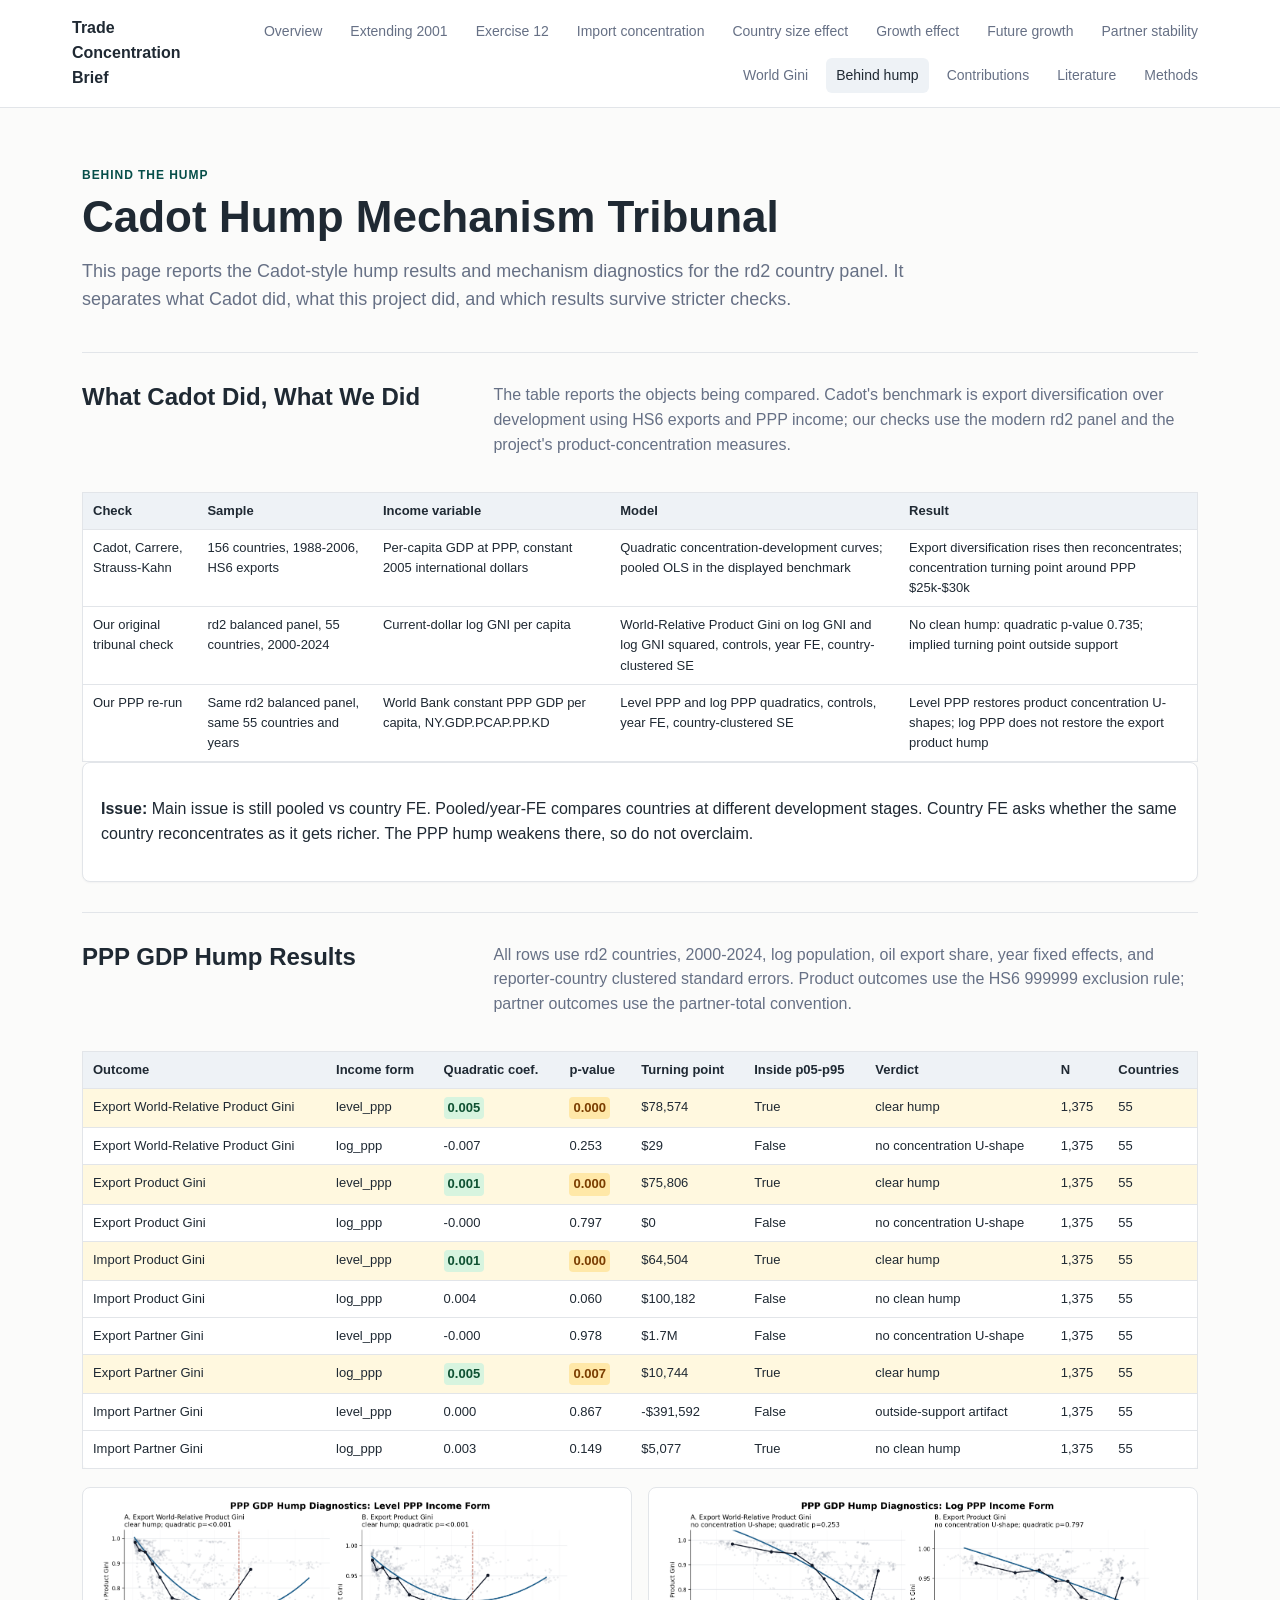
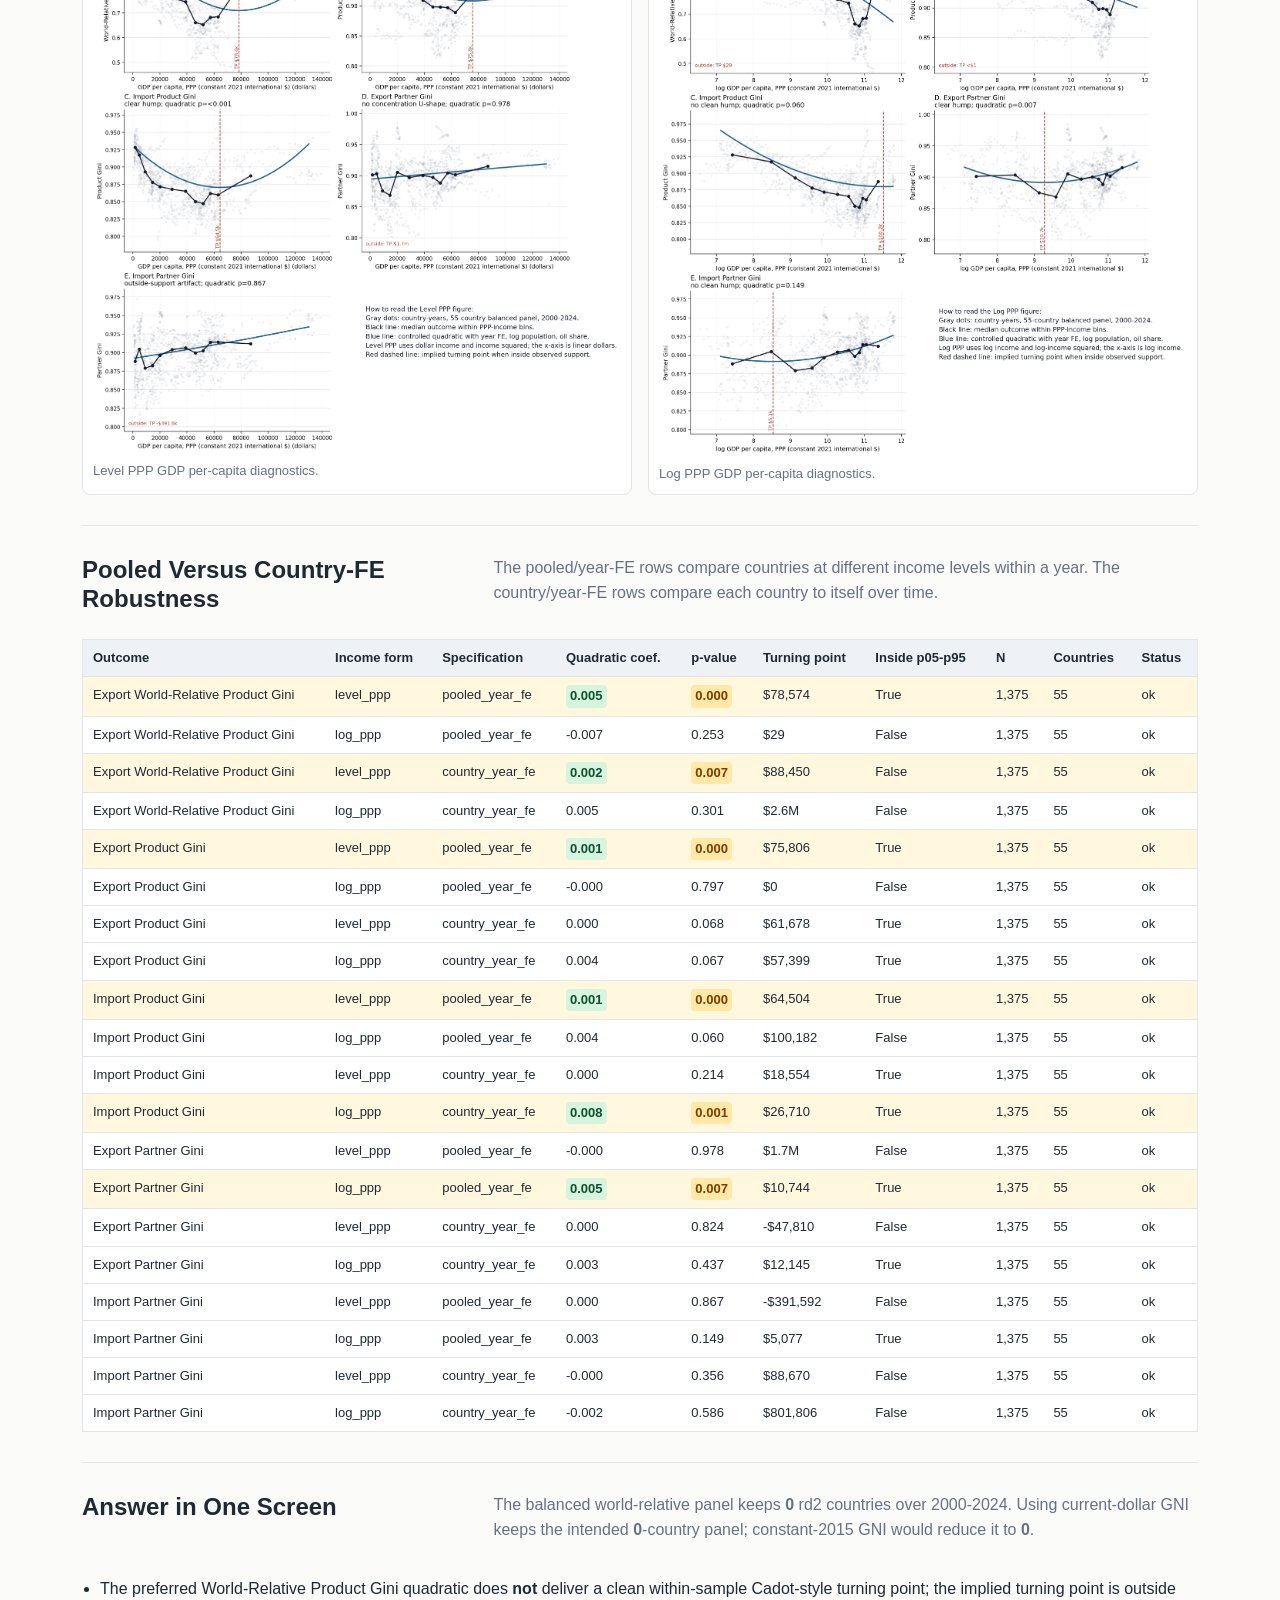
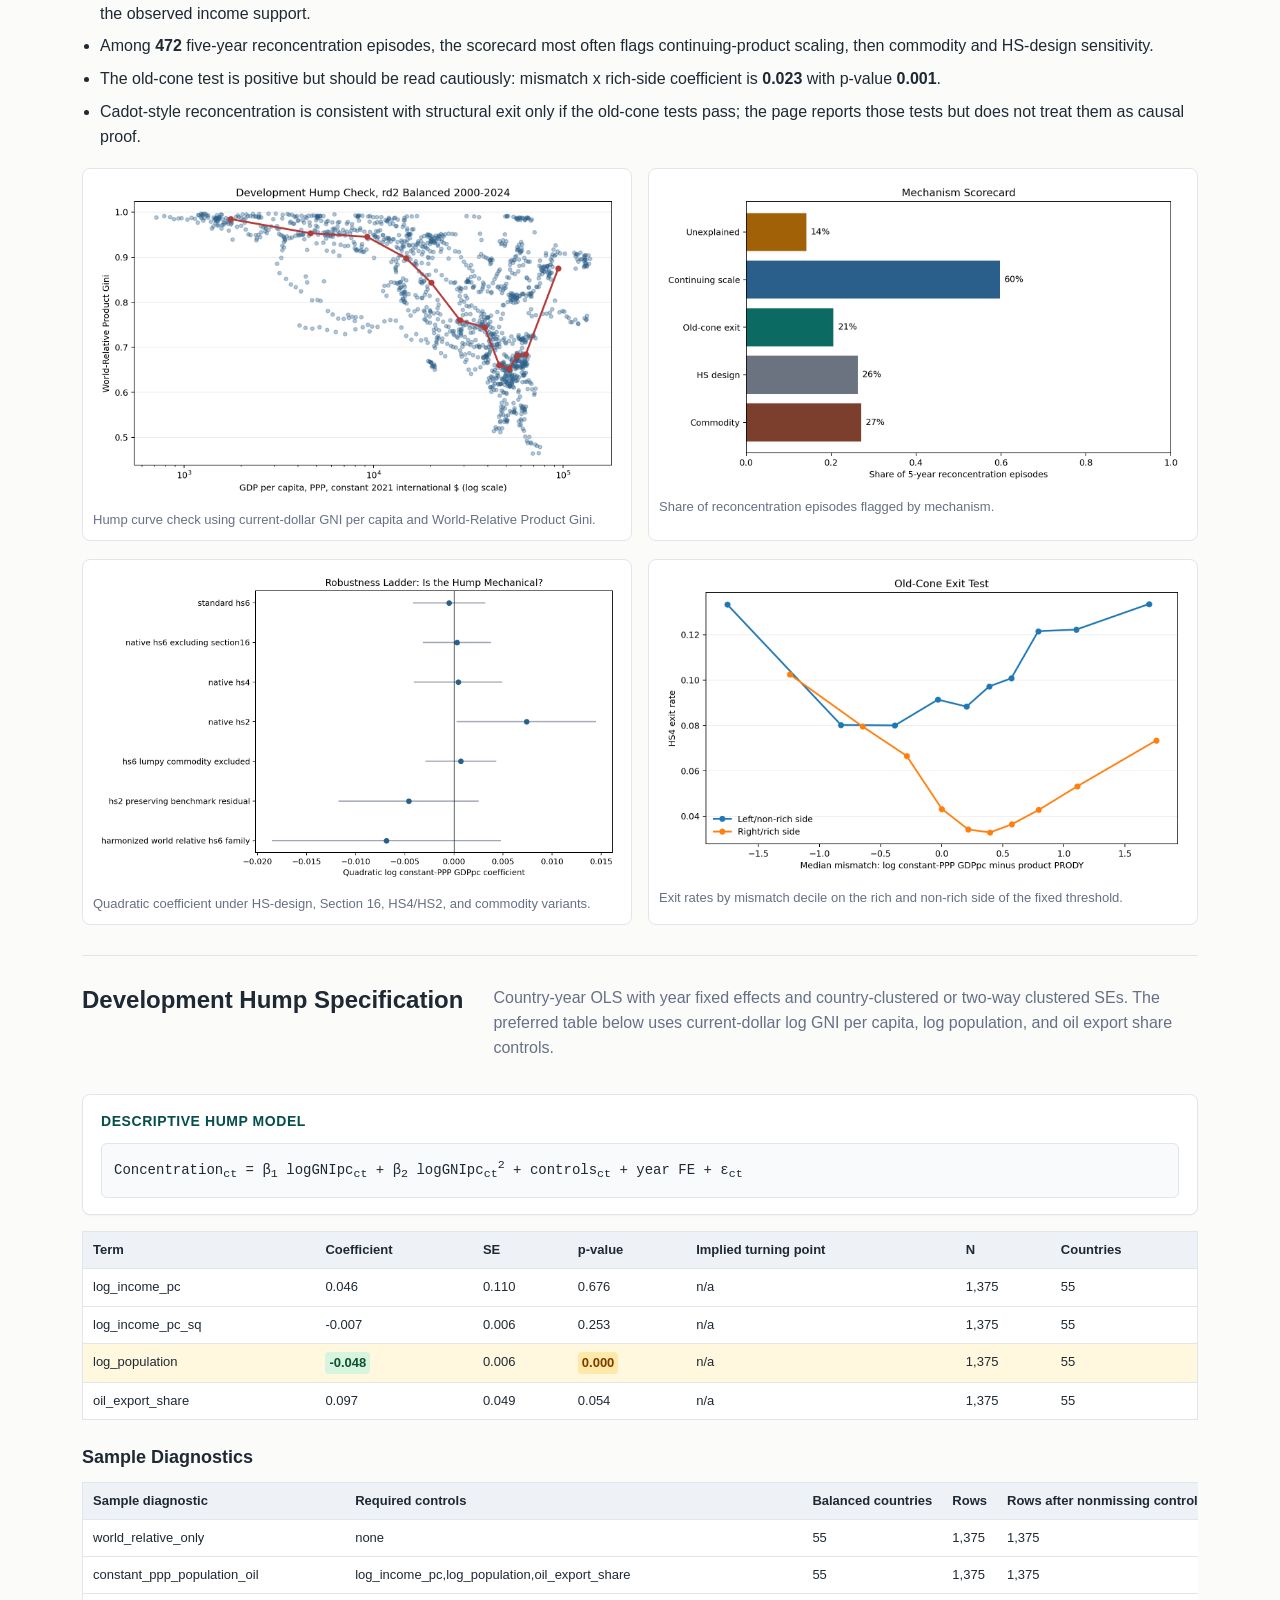
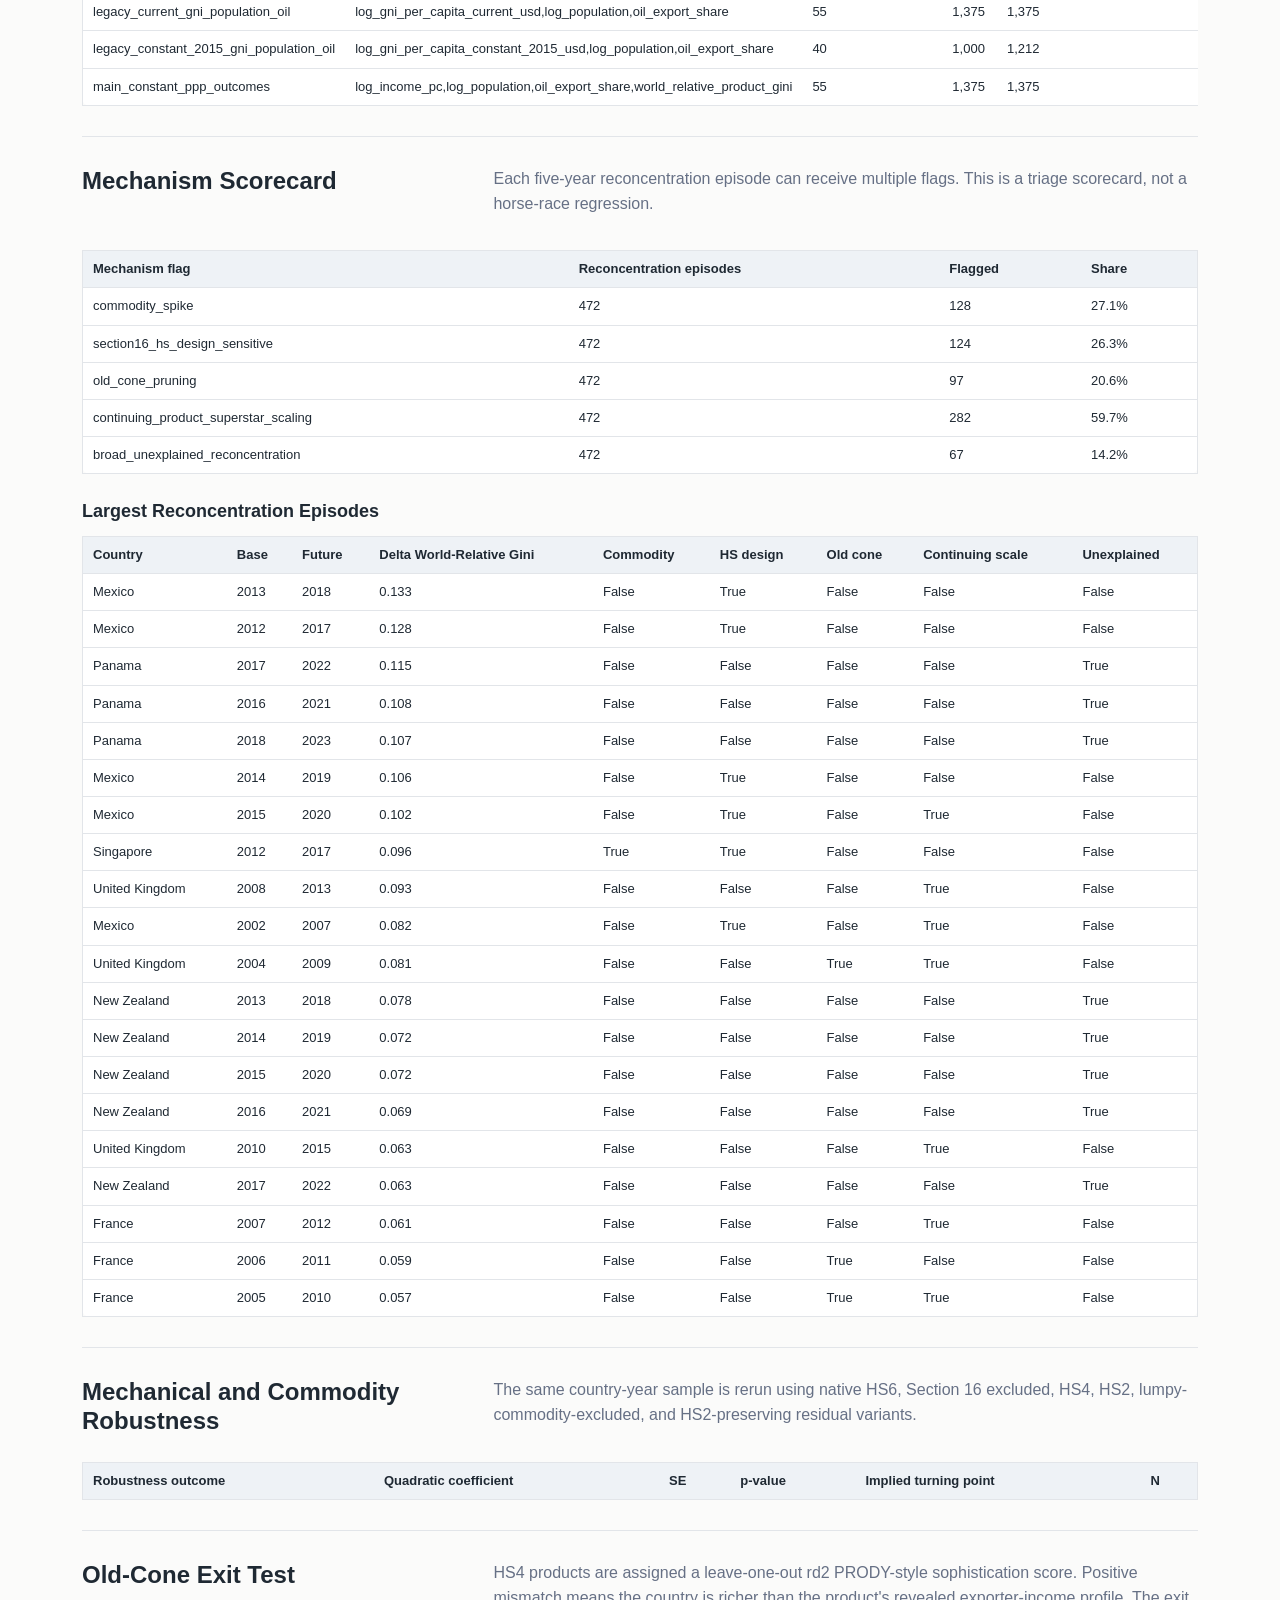
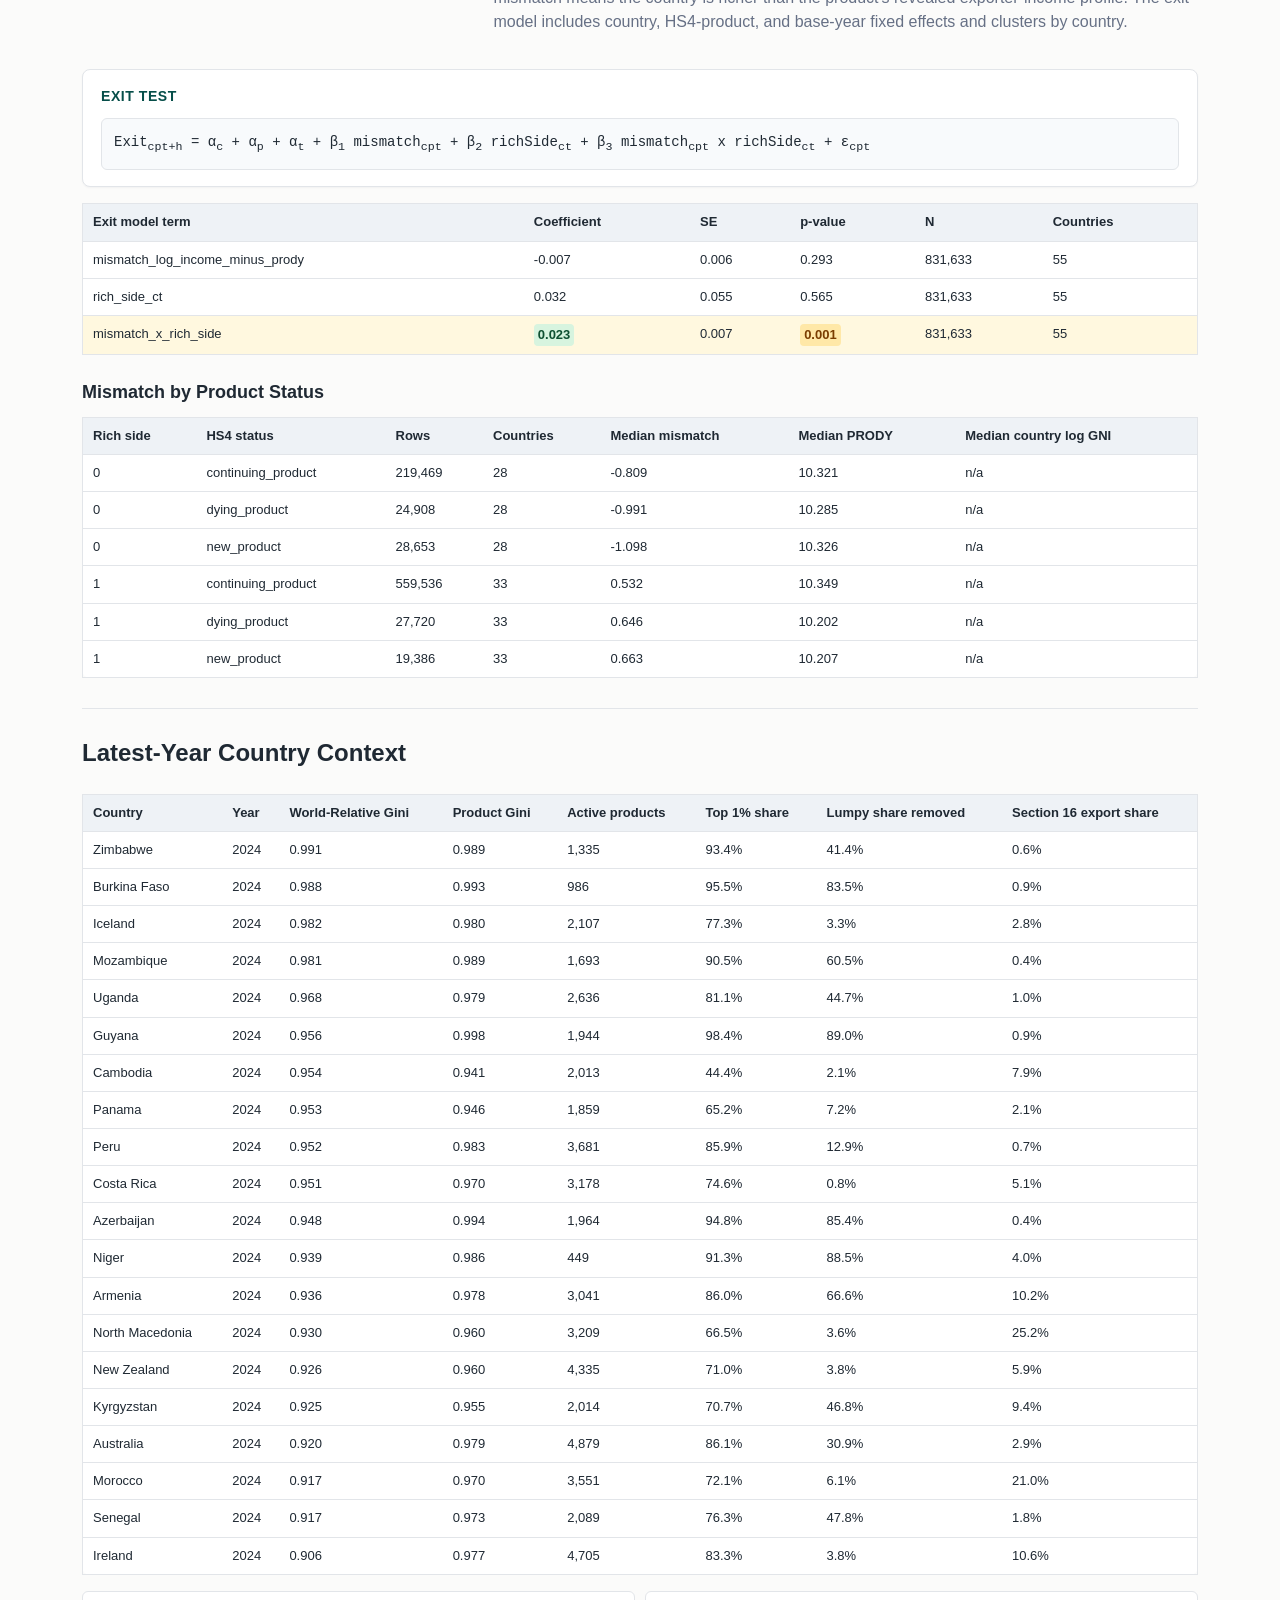
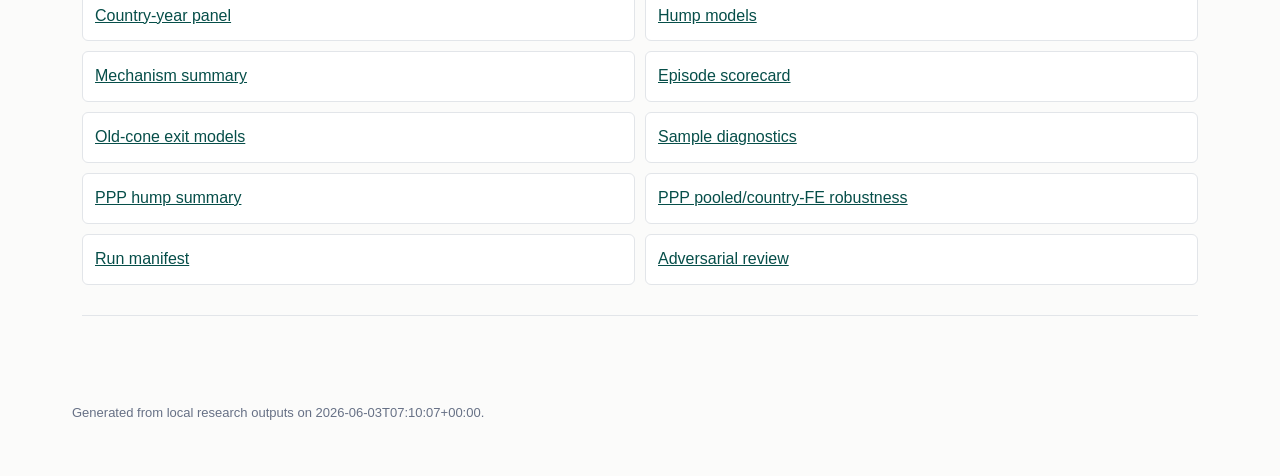
==== cadot-hump.html @ a92b3b55 "Respect clicked rank bucket snapshot" ====
<!doctype html>
<html lang="en">
<head>
  <meta charset="utf-8">
  <meta name="viewport" content="width=device-width, initial-scale=1">
  <title>Behind the Hump</title>
  <link rel="stylesheet" href="assets/site.css?v=202606030710070000">
</head>
<body data-page="cadot-hump">
  <header class="site-header">
    <div class="header-inner">
      <a class="brand" href="index.html">Trade Concentration Brief</a>
      <nav aria-label="Primary navigation"><a class="" href="index.html">Overview</a><a class="" href="extension.html">Extending 2001</a><a class="" href="exercise-12.html">Exercise 12</a><a class="" href="imports.html">Import concentration</a><a class="" href="country-size-effect.html">Country size effect</a><a class="" href="growth-effect.html">Growth effect</a><a class="" href="future-growth.html">Future growth</a><a class="" href="partner-stability.html">Partner stability</a><a class="" href="world-gini.html">World Gini</a><a class="active" href="cadot-hump.html">Behind hump</a><a class="" href="contributions.html">Contributions</a><a class="" href="literature.html">Literature</a><a class="" href="methods.html">Methods</a></nav>
    </div>
  </header>
  <main>

    <section class="page-title">
      <div class="eyebrow">Behind the hump</div>
      <h1>Cadot Hump Mechanism Tribunal</h1>
      <p>This page reports the Cadot-style hump results and mechanism diagnostics for the rd2 country panel. It separates what Cadot did, what this project did, and which results survive stricter checks.</p>
    </section>

    <section class="section" id="cadot-results-status">
      <div class="section-heading">
        <h2>What Cadot Did, What We Did</h2>
        <p>The table reports the objects being compared. Cadot's benchmark is export diversification over development using HS6 exports and PPP income; our checks use the modern rd2 panel and the project's product-concentration measures.</p>
      </div>
      <div class="table-scroll"><table><thead><tr><th>Check</th><th>Sample</th><th>Income variable</th><th>Model</th><th>Result</th></tr></thead><tbody><tr><td>Cadot, Carrere, Strauss-Kahn</td><td>156 countries, 1988-2006, HS6 exports</td><td>Per-capita GDP at PPP, constant 2005 international dollars</td><td>Quadratic concentration-development curves; pooled OLS in the displayed benchmark</td><td>Export diversification rises then reconcentrates; concentration turning point around PPP $25k-$30k</td></tr><tr><td>Our original tribunal check</td><td>rd2 balanced panel, 55 countries, 2000-2024</td><td>Current-dollar log GNI per capita</td><td>World-Relative Product Gini on log GNI and log GNI squared, controls, year FE, country-clustered SE</td><td>No clean hump: quadratic p-value 0.735; implied turning point outside support</td></tr><tr><td>Our PPP re-run</td><td>Same rd2 balanced panel, same 55 countries and years</td><td>World Bank constant PPP GDP per capita, NY.GDP.PCAP.PP.KD</td><td>Level PPP and log PPP quadratics, controls, year FE, country-clustered SE</td><td>Level PPP restores product concentration U-shapes; log PPP does not restore the export product hump</td></tr></tbody></table></div>
      <div class="note">
        <p><strong>Issue:</strong> Main issue is still pooled vs country FE. Pooled/year-FE compares countries at different development stages. Country FE asks whether the same country reconcentrates as it gets richer. The PPP hump weakens there, so do not overclaim.</p>
      </div>
    </section>

    <section class="section" id="cadot-ppp-results">
      <div class="section-heading">
        <h2>PPP GDP Hump Results</h2>
        <p>All rows use rd2 countries, 2000-2024, log population, oil export share, year fixed effects, and reporter-country clustered standard errors. Product outcomes use the HS6 999999 exclusion rule; partner outcomes use the partner-total convention.</p>
      </div>
      <div class="table-scroll"><table><thead><tr><th>Outcome</th><th>Income form</th><th>Quadratic coef.</th><th>p-value</th><th>Turning point</th><th>Inside p05-p95</th><th>Verdict</th><th>N</th><th>Countries</th></tr></thead><tbody><tr class="sig-row"><td>Export World-Relative Product Gini</td><td>level_ppp</td><td><strong class="sig-coef">0.005</strong></td><td><strong class="sig-pvalue">0.000</strong></td><td>$78,574</td><td>True</td><td>clear hump</td><td>1,375</td><td>55</td></tr><tr><td>Export World-Relative Product Gini</td><td>log_ppp</td><td>-0.007</td><td>0.253</td><td>$29</td><td>False</td><td>no concentration U-shape</td><td>1,375</td><td>55</td></tr><tr class="sig-row"><td>Export Product Gini</td><td>level_ppp</td><td><strong class="sig-coef">0.001</strong></td><td><strong class="sig-pvalue">0.000</strong></td><td>$75,806</td><td>True</td><td>clear hump</td><td>1,375</td><td>55</td></tr><tr><td>Export Product Gini</td><td>log_ppp</td><td>-0.000</td><td>0.797</td><td>$0</td><td>False</td><td>no concentration U-shape</td><td>1,375</td><td>55</td></tr><tr class="sig-row"><td>Import Product Gini</td><td>level_ppp</td><td><strong class="sig-coef">0.001</strong></td><td><strong class="sig-pvalue">0.000</strong></td><td>$64,504</td><td>True</td><td>clear hump</td><td>1,375</td><td>55</td></tr><tr><td>Import Product Gini</td><td>log_ppp</td><td>0.004</td><td>0.060</td><td>$100,182</td><td>False</td><td>no clean hump</td><td>1,375</td><td>55</td></tr><tr><td>Export Partner Gini</td><td>level_ppp</td><td>-0.000</td><td>0.978</td><td>$1.7M</td><td>False</td><td>no concentration U-shape</td><td>1,375</td><td>55</td></tr><tr class="sig-row"><td>Export Partner Gini</td><td>log_ppp</td><td><strong class="sig-coef">0.005</strong></td><td><strong class="sig-pvalue">0.007</strong></td><td>$10,744</td><td>True</td><td>clear hump</td><td>1,375</td><td>55</td></tr><tr><td>Import Partner Gini</td><td>level_ppp</td><td>0.000</td><td>0.867</td><td>-$391,592</td><td>False</td><td>outside-support artifact</td><td>1,375</td><td>55</td></tr><tr><td>Import Partner Gini</td><td>log_ppp</td><td>0.003</td><td>0.149</td><td>$5,077</td><td>True</td><td>no clean hump</td><td>1,375</td><td>55</td></tr></tbody></table></div>
      <div class="figure-row">
        <figure><a class="figure-link" href="assets/figures/cadot_ppp_hump_level.png"><img src="assets/figures/cadot_ppp_hump_level.png" alt="PPP hump diagnostics using level PPP GDP per capita"></a><figcaption>Level PPP GDP per-capita diagnostics.</figcaption></figure>
        <figure><a class="figure-link" href="assets/figures/cadot_ppp_hump_log.png"><img src="assets/figures/cadot_ppp_hump_log.png" alt="PPP hump diagnostics using log PPP GDP per capita"></a><figcaption>Log PPP GDP per-capita diagnostics.</figcaption></figure>
      </div>
    </section>

    <section class="section" id="cadot-pooled-country-fe">
      <div class="section-heading">
        <h2>Pooled Versus Country-FE Robustness</h2>
        <p>The pooled/year-FE rows compare countries at different income levels within a year. The country/year-FE rows compare each country to itself over time.</p>
      </div>
      <div class="table-scroll"><table><thead><tr><th>Outcome</th><th>Income form</th><th>Specification</th><th>Quadratic coef.</th><th>p-value</th><th>Turning point</th><th>Inside p05-p95</th><th>N</th><th>Countries</th><th>Status</th></tr></thead><tbody><tr class="sig-row"><td>Export World-Relative Product Gini</td><td>level_ppp</td><td>pooled_year_fe</td><td><strong class="sig-coef">0.005</strong></td><td><strong class="sig-pvalue">0.000</strong></td><td>$78,574</td><td>True</td><td>1,375</td><td>55</td><td>ok</td></tr><tr><td>Export World-Relative Product Gini</td><td>log_ppp</td><td>pooled_year_fe</td><td>-0.007</td><td>0.253</td><td>$29</td><td>False</td><td>1,375</td><td>55</td><td>ok</td></tr><tr class="sig-row"><td>Export World-Relative Product Gini</td><td>level_ppp</td><td>country_year_fe</td><td><strong class="sig-coef">0.002</strong></td><td><strong class="sig-pvalue">0.007</strong></td><td>$88,450</td><td>False</td><td>1,375</td><td>55</td><td>ok</td></tr><tr><td>Export World-Relative Product Gini</td><td>log_ppp</td><td>country_year_fe</td><td>0.005</td><td>0.301</td><td>$2.6M</td><td>False</td><td>1,375</td><td>55</td><td>ok</td></tr><tr class="sig-row"><td>Export Product Gini</td><td>level_ppp</td><td>pooled_year_fe</td><td><strong class="sig-coef">0.001</strong></td><td><strong class="sig-pvalue">0.000</strong></td><td>$75,806</td><td>True</td><td>1,375</td><td>55</td><td>ok</td></tr><tr><td>Export Product Gini</td><td>log_ppp</td><td>pooled_year_fe</td><td>-0.000</td><td>0.797</td><td>$0</td><td>False</td><td>1,375</td><td>55</td><td>ok</td></tr><tr><td>Export Product Gini</td><td>level_ppp</td><td>country_year_fe</td><td>0.000</td><td>0.068</td><td>$61,678</td><td>True</td><td>1,375</td><td>55</td><td>ok</td></tr><tr><td>Export Product Gini</td><td>log_ppp</td><td>country_year_fe</td><td>0.004</td><td>0.067</td><td>$57,399</td><td>True</td><td>1,375</td><td>55</td><td>ok</td></tr><tr class="sig-row"><td>Import Product Gini</td><td>level_ppp</td><td>pooled_year_fe</td><td><strong class="sig-coef">0.001</strong></td><td><strong class="sig-pvalue">0.000</strong></td><td>$64,504</td><td>True</td><td>1,375</td><td>55</td><td>ok</td></tr><tr><td>Import Product Gini</td><td>log_ppp</td><td>pooled_year_fe</td><td>0.004</td><td>0.060</td><td>$100,182</td><td>False</td><td>1,375</td><td>55</td><td>ok</td></tr><tr><td>Import Product Gini</td><td>level_ppp</td><td>country_year_fe</td><td>0.000</td><td>0.214</td><td>$18,554</td><td>True</td><td>1,375</td><td>55</td><td>ok</td></tr><tr class="sig-row"><td>Import Product Gini</td><td>log_ppp</td><td>country_year_fe</td><td><strong class="sig-coef">0.008</strong></td><td><strong class="sig-pvalue">0.001</strong></td><td>$26,710</td><td>True</td><td>1,375</td><td>55</td><td>ok</td></tr><tr><td>Export Partner Gini</td><td>level_ppp</td><td>pooled_year_fe</td><td>-0.000</td><td>0.978</td><td>$1.7M</td><td>False</td><td>1,375</td><td>55</td><td>ok</td></tr><tr class="sig-row"><td>Export Partner Gini</td><td>log_ppp</td><td>pooled_year_fe</td><td><strong class="sig-coef">0.005</strong></td><td><strong class="sig-pvalue">0.007</strong></td><td>$10,744</td><td>True</td><td>1,375</td><td>55</td><td>ok</td></tr><tr><td>Export Partner Gini</td><td>level_ppp</td><td>country_year_fe</td><td>0.000</td><td>0.824</td><td>-$47,810</td><td>False</td><td>1,375</td><td>55</td><td>ok</td></tr><tr><td>Export Partner Gini</td><td>log_ppp</td><td>country_year_fe</td><td>0.003</td><td>0.437</td><td>$12,145</td><td>True</td><td>1,375</td><td>55</td><td>ok</td></tr><tr><td>Import Partner Gini</td><td>level_ppp</td><td>pooled_year_fe</td><td>0.000</td><td>0.867</td><td>-$391,592</td><td>False</td><td>1,375</td><td>55</td><td>ok</td></tr><tr><td>Import Partner Gini</td><td>log_ppp</td><td>pooled_year_fe</td><td>0.003</td><td>0.149</td><td>$5,077</td><td>True</td><td>1,375</td><td>55</td><td>ok</td></tr><tr><td>Import Partner Gini</td><td>level_ppp</td><td>country_year_fe</td><td>-0.000</td><td>0.356</td><td>$88,670</td><td>False</td><td>1,375</td><td>55</td><td>ok</td></tr><tr><td>Import Partner Gini</td><td>log_ppp</td><td>country_year_fe</td><td>-0.002</td><td>0.586</td><td>$801,806</td><td>False</td><td>1,375</td><td>55</td><td>ok</td></tr></tbody></table></div>
    </section>

    <section class="section" id="tribunal-answer">
      <div class="section-heading">
        <h2>Answer in One Screen</h2>
        <p>The balanced world-relative panel keeps <strong>0</strong> rd2 countries over 2000-2024. Using current-dollar GNI keeps the intended <strong>0</strong>-country panel; constant-2015 GNI would reduce it to <strong>0</strong>.</p>
      </div>
      <ul class="callout-list">
        <li>The preferred World-Relative Product Gini quadratic does <strong>not</strong> deliver a clean within-sample Cadot-style turning point; the implied turning point is outside the observed income support.</li>
        <li>Among <strong>472</strong> five-year reconcentration episodes, the scorecard most often flags continuing-product scaling, then commodity and HS-design sensitivity.</li>
        <li>The old-cone test is positive but should be read cautiously: mismatch x rich-side coefficient is <strong>0.023</strong> with p-value <strong>0.001</strong>.</li>
        <li>Cadot-style reconcentration is consistent with structural exit only if the old-cone tests pass; the page reports those tests but does not treat them as causal proof.</li>
      </ul>
      <div class="figure-row">
        <figure><a class="figure-link" href="assets/figures/cadot_hump_curve.png"><img src="assets/figures/cadot_hump_curve.png" alt="World-relative Product Gini against GNI per capita"></a><figcaption>Hump curve check using current-dollar GNI per capita and World-Relative Product Gini.</figcaption></figure>
        <figure><a class="figure-link" href="assets/figures/cadot_mechanism_scorecard.png"><img src="assets/figures/cadot_mechanism_scorecard.png" alt="Mechanism scorecard shares"></a><figcaption>Share of reconcentration episodes flagged by mechanism.</figcaption></figure>
      </div>
      <div class="figure-row">
        <figure><a class="figure-link" href="assets/figures/cadot_mechanical_robustness_ladder.png"><img src="assets/figures/cadot_mechanical_robustness_ladder.png" alt="Mechanical robustness ladder"></a><figcaption>Quadratic coefficient under HS-design, Section 16, HS4/HS2, and commodity variants.</figcaption></figure>
        <figure><a class="figure-link" href="assets/figures/cadot_old_cone_exit_plot.png"><img src="assets/figures/cadot_old_cone_exit_plot.png" alt="Old-cone exit rates by mismatch"></a><figcaption>Exit rates by mismatch decile on the rich and non-rich side of the fixed threshold.</figcaption></figure>
      </div>
    </section>

    <section class="section" id="cadot-hump-spec">
      <div class="section-heading">
        <h2>Development Hump Specification</h2>
        <p>Country-year OLS with year fixed effects and country-clustered or two-way clustered SEs. The preferred table below uses current-dollar log GNI per capita, log population, and oil export share controls.</p>
      </div>
      <div class="equation-card">
        <h4>Descriptive hump model</h4>
        <div class="math-line">Concentration<sub>ct</sub> = &beta;<sub>1</sub> logGNIpc<sub>ct</sub> + &beta;<sub>2</sub> logGNIpc<sub>ct</sub><sup>2</sup> + controls<sub>ct</sub> + year FE + &epsilon;<sub>ct</sub></div>
      </div>
      <div class="table-scroll"><table><thead><tr><th>Term</th><th>Coefficient</th><th>SE</th><th>p-value</th><th>Implied turning point</th><th>N</th><th>Countries</th></tr></thead><tbody><tr><td>log_income_pc</td><td>0.046</td><td>0.110</td><td>0.676</td><td>n/a</td><td>1,375</td><td>55</td></tr><tr><td>log_income_pc_sq</td><td>-0.007</td><td>0.006</td><td>0.253</td><td>n/a</td><td>1,375</td><td>55</td></tr><tr class="sig-row"><td>log_population</td><td><strong class="sig-coef">-0.048</strong></td><td>0.006</td><td><strong class="sig-pvalue">0.000</strong></td><td>n/a</td><td>1,375</td><td>55</td></tr><tr><td>oil_export_share</td><td>0.097</td><td>0.049</td><td>0.054</td><td>n/a</td><td>1,375</td><td>55</td></tr></tbody></table></div>
      <h3 class="subsection-title">Sample Diagnostics</h3>
      <div class="table-scroll"><table><thead><tr><th>Sample diagnostic</th><th>Required controls</th><th>Balanced countries</th><th>Rows</th><th>Rows after nonmissing controls</th></tr></thead><tbody><tr><td>world_relative_only</td><td>none</td><td>55</td><td>1,375</td><td>1,375</td></tr><tr><td>constant_ppp_population_oil</td><td>log_income_pc,log_population,oil_export_share</td><td>55</td><td>1,375</td><td>1,375</td></tr><tr><td>legacy_current_gni_population_oil</td><td>log_gni_per_capita_current_usd,log_population,oil_export_share</td><td>55</td><td>1,375</td><td>1,375</td></tr><tr><td>legacy_constant_2015_gni_population_oil</td><td>log_gni_per_capita_constant_2015_usd,log_population,oil_export_share</td><td>40</td><td>1,000</td><td>1,212</td></tr><tr><td>main_constant_ppp_outcomes</td><td>log_income_pc,log_population,oil_export_share,world_relative_product_gini</td><td>55</td><td>1,375</td><td>1,375</td></tr></tbody></table></div>
    </section>

    <section class="section" id="cadot-mechanisms">
      <div class="section-heading">
        <h2>Mechanism Scorecard</h2>
        <p>Each five-year reconcentration episode can receive multiple flags. This is a triage scorecard, not a horse-race regression.</p>
      </div>
      <div class="table-scroll"><table><thead><tr><th>Mechanism flag</th><th>Reconcentration episodes</th><th>Flagged</th><th>Share</th></tr></thead><tbody><tr><td>commodity_spike</td><td>472</td><td>128</td><td>27.1%</td></tr><tr><td>section16_hs_design_sensitive</td><td>472</td><td>124</td><td>26.3%</td></tr><tr><td>old_cone_pruning</td><td>472</td><td>97</td><td>20.6%</td></tr><tr><td>continuing_product_superstar_scaling</td><td>472</td><td>282</td><td>59.7%</td></tr><tr><td>broad_unexplained_reconcentration</td><td>472</td><td>67</td><td>14.2%</td></tr></tbody></table></div>
      <h3 class="subsection-title">Largest Reconcentration Episodes</h3>
      <div class="table-scroll"><table><thead><tr><th>Country</th><th>Base</th><th>Future</th><th>Delta World-Relative Gini</th><th>Commodity</th><th>HS design</th><th>Old cone</th><th>Continuing scale</th><th>Unexplained</th></tr></thead><tbody><tr><td>Mexico</td><td>2013</td><td>2018</td><td>0.133</td><td>False</td><td>True</td><td>False</td><td>False</td><td>False</td></tr><tr><td>Mexico</td><td>2012</td><td>2017</td><td>0.128</td><td>False</td><td>True</td><td>False</td><td>False</td><td>False</td></tr><tr><td>Panama</td><td>2017</td><td>2022</td><td>0.115</td><td>False</td><td>False</td><td>False</td><td>False</td><td>True</td></tr><tr><td>Panama</td><td>2016</td><td>2021</td><td>0.108</td><td>False</td><td>False</td><td>False</td><td>False</td><td>True</td></tr><tr><td>Panama</td><td>2018</td><td>2023</td><td>0.107</td><td>False</td><td>False</td><td>False</td><td>False</td><td>True</td></tr><tr><td>Mexico</td><td>2014</td><td>2019</td><td>0.106</td><td>False</td><td>True</td><td>False</td><td>False</td><td>False</td></tr><tr><td>Mexico</td><td>2015</td><td>2020</td><td>0.102</td><td>False</td><td>True</td><td>False</td><td>True</td><td>False</td></tr><tr><td>Singapore</td><td>2012</td><td>2017</td><td>0.096</td><td>True</td><td>True</td><td>False</td><td>False</td><td>False</td></tr><tr><td>United Kingdom</td><td>2008</td><td>2013</td><td>0.093</td><td>False</td><td>False</td><td>False</td><td>True</td><td>False</td></tr><tr><td>Mexico</td><td>2002</td><td>2007</td><td>0.082</td><td>False</td><td>True</td><td>False</td><td>True</td><td>False</td></tr><tr><td>United Kingdom</td><td>2004</td><td>2009</td><td>0.081</td><td>False</td><td>False</td><td>True</td><td>True</td><td>False</td></tr><tr><td>New Zealand</td><td>2013</td><td>2018</td><td>0.078</td><td>False</td><td>False</td><td>False</td><td>False</td><td>True</td></tr><tr><td>New Zealand</td><td>2014</td><td>2019</td><td>0.072</td><td>False</td><td>False</td><td>False</td><td>False</td><td>True</td></tr><tr><td>New Zealand</td><td>2015</td><td>2020</td><td>0.072</td><td>False</td><td>False</td><td>False</td><td>False</td><td>True</td></tr><tr><td>New Zealand</td><td>2016</td><td>2021</td><td>0.069</td><td>False</td><td>False</td><td>False</td><td>False</td><td>True</td></tr><tr><td>United Kingdom</td><td>2010</td><td>2015</td><td>0.063</td><td>False</td><td>False</td><td>False</td><td>True</td><td>False</td></tr><tr><td>New Zealand</td><td>2017</td><td>2022</td><td>0.063</td><td>False</td><td>False</td><td>False</td><td>False</td><td>True</td></tr><tr><td>France</td><td>2007</td><td>2012</td><td>0.061</td><td>False</td><td>False</td><td>False</td><td>True</td><td>False</td></tr><tr><td>France</td><td>2006</td><td>2011</td><td>0.059</td><td>False</td><td>False</td><td>True</td><td>False</td><td>False</td></tr><tr><td>France</td><td>2005</td><td>2010</td><td>0.057</td><td>False</td><td>False</td><td>True</td><td>True</td><td>False</td></tr></tbody></table></div>
    </section>

    <section class="section" id="cadot-mechanical">
      <div class="section-heading">
        <h2>Mechanical and Commodity Robustness</h2>
        <p>The same country-year sample is rerun using native HS6, Section 16 excluded, HS4, HS2, lumpy-commodity-excluded, and HS2-preserving residual variants.</p>
      </div>
      <div class="table-scroll"><table><thead><tr><th>Robustness outcome</th><th>Quadratic coefficient</th><th>SE</th><th>p-value</th><th>Implied turning point</th><th>N</th></tr></thead><tbody></tbody></table></div>
    </section>

    <section class="section" id="cadot-old-cone">
      <div class="section-heading">
        <h2>Old-Cone Exit Test</h2>
        <p>HS4 products are assigned a leave-one-out rd2 PRODY-style sophistication score. Positive mismatch means the country is richer than the product's revealed exporter-income profile. The exit model includes country, HS4-product, and base-year fixed effects and clusters by country.</p>
      </div>
      <div class="equation-card">
        <h4>Exit test</h4>
        <div class="math-line">Exit<sub>cpt+h</sub> = &alpha;<sub>c</sub> + &alpha;<sub>p</sub> + &alpha;<sub>t</sub> + &beta;<sub>1</sub> mismatch<sub>cpt</sub> + &beta;<sub>2</sub> richSide<sub>ct</sub> + &beta;<sub>3</sub> mismatch<sub>cpt</sub> x richSide<sub>ct</sub> + &epsilon;<sub>cpt</sub></div>
      </div>
      <div class="table-scroll"><table><thead><tr><th>Exit model term</th><th>Coefficient</th><th>SE</th><th>p-value</th><th>N</th><th>Countries</th></tr></thead><tbody><tr><td>mismatch_log_income_minus_prody</td><td>-0.007</td><td>0.006</td><td>0.293</td><td>831,633</td><td>55</td></tr><tr><td>rich_side_ct</td><td>0.032</td><td>0.055</td><td>0.565</td><td>831,633</td><td>55</td></tr><tr class="sig-row"><td>mismatch_x_rich_side</td><td><strong class="sig-coef">0.023</strong></td><td>0.007</td><td><strong class="sig-pvalue">0.001</strong></td><td>831,633</td><td>55</td></tr></tbody></table></div>
      <h3 class="subsection-title">Mismatch by Product Status</h3>
      <div class="table-scroll"><table><thead><tr><th>Rich side</th><th>HS4 status</th><th>Rows</th><th>Countries</th><th>Median mismatch</th><th>Median PRODY</th><th>Median country log GNI</th></tr></thead><tbody><tr><td>0</td><td>continuing_product</td><td>219,469</td><td>28</td><td>-0.809</td><td>10.321</td><td>n/a</td></tr><tr><td>0</td><td>dying_product</td><td>24,908</td><td>28</td><td>-0.991</td><td>10.285</td><td>n/a</td></tr><tr><td>0</td><td>new_product</td><td>28,653</td><td>28</td><td>-1.098</td><td>10.326</td><td>n/a</td></tr><tr><td>1</td><td>continuing_product</td><td>559,536</td><td>33</td><td>0.532</td><td>10.349</td><td>n/a</td></tr><tr><td>1</td><td>dying_product</td><td>27,720</td><td>33</td><td>0.646</td><td>10.202</td><td>n/a</td></tr><tr><td>1</td><td>new_product</td><td>19,386</td><td>33</td><td>0.663</td><td>10.207</td><td>n/a</td></tr></tbody></table></div>
    </section>

    <section class="section" id="cadot-latest">
      <div class="section-heading">
        <h2>Latest-Year Country Context</h2>
      </div>
      <div class="table-scroll"><table><thead><tr><th>Country</th><th>Year</th><th>World-Relative Gini</th><th>Product Gini</th><th>Active products</th><th>Top 1% share</th><th>Lumpy share removed</th><th>Section 16 export share</th></tr></thead><tbody><tr><td>Zimbabwe</td><td>2024</td><td>0.991</td><td>0.989</td><td>1,335</td><td>93.4%</td><td>41.4%</td><td>0.6%</td></tr><tr><td>Burkina Faso</td><td>2024</td><td>0.988</td><td>0.993</td><td>986</td><td>95.5%</td><td>83.5%</td><td>0.9%</td></tr><tr><td>Iceland</td><td>2024</td><td>0.982</td><td>0.980</td><td>2,107</td><td>77.3%</td><td>3.3%</td><td>2.8%</td></tr><tr><td>Mozambique</td><td>2024</td><td>0.981</td><td>0.989</td><td>1,693</td><td>90.5%</td><td>60.5%</td><td>0.4%</td></tr><tr><td>Uganda</td><td>2024</td><td>0.968</td><td>0.979</td><td>2,636</td><td>81.1%</td><td>44.7%</td><td>1.0%</td></tr><tr><td>Guyana</td><td>2024</td><td>0.956</td><td>0.998</td><td>1,944</td><td>98.4%</td><td>89.0%</td><td>0.9%</td></tr><tr><td>Cambodia</td><td>2024</td><td>0.954</td><td>0.941</td><td>2,013</td><td>44.4%</td><td>2.1%</td><td>7.9%</td></tr><tr><td>Panama</td><td>2024</td><td>0.953</td><td>0.946</td><td>1,859</td><td>65.2%</td><td>7.2%</td><td>2.1%</td></tr><tr><td>Peru</td><td>2024</td><td>0.952</td><td>0.983</td><td>3,681</td><td>85.9%</td><td>12.9%</td><td>0.7%</td></tr><tr><td>Costa Rica</td><td>2024</td><td>0.951</td><td>0.970</td><td>3,178</td><td>74.6%</td><td>0.8%</td><td>5.1%</td></tr><tr><td>Azerbaijan</td><td>2024</td><td>0.948</td><td>0.994</td><td>1,964</td><td>94.8%</td><td>85.4%</td><td>0.4%</td></tr><tr><td>Niger</td><td>2024</td><td>0.939</td><td>0.986</td><td>449</td><td>91.3%</td><td>88.5%</td><td>4.0%</td></tr><tr><td>Armenia</td><td>2024</td><td>0.936</td><td>0.978</td><td>3,041</td><td>86.0%</td><td>66.6%</td><td>10.2%</td></tr><tr><td>North Macedonia</td><td>2024</td><td>0.930</td><td>0.960</td><td>3,209</td><td>66.5%</td><td>3.6%</td><td>25.2%</td></tr><tr><td>New Zealand</td><td>2024</td><td>0.926</td><td>0.960</td><td>4,335</td><td>71.0%</td><td>3.8%</td><td>5.9%</td></tr><tr><td>Kyrgyzstan</td><td>2024</td><td>0.925</td><td>0.955</td><td>2,014</td><td>70.7%</td><td>46.8%</td><td>9.4%</td></tr><tr><td>Australia</td><td>2024</td><td>0.920</td><td>0.979</td><td>4,879</td><td>86.1%</td><td>30.9%</td><td>2.9%</td></tr><tr><td>Morocco</td><td>2024</td><td>0.917</td><td>0.970</td><td>3,551</td><td>72.1%</td><td>6.1%</td><td>21.0%</td></tr><tr><td>Senegal</td><td>2024</td><td>0.917</td><td>0.973</td><td>2,089</td><td>76.3%</td><td>47.8%</td><td>1.8%</td></tr><tr><td>Ireland</td><td>2024</td><td>0.906</td><td>0.977</td><td>4,705</td><td>83.3%</td><td>3.8%</td><td>10.6%</td></tr></tbody></table></div>
      <div class="download-grid compact-downloads">
        <a href="assets/downloads/cadot_hump_country_year_panel.csv">Country-year panel</a>
        <a href="assets/downloads/cadot_hump_models.csv">Hump models</a>
        <a href="assets/downloads/cadot_mechanism_scorecard_summary.csv">Mechanism summary</a>
        <a href="assets/downloads/cadot_reconcentration_episode_scorecard.csv">Episode scorecard</a>
        <a href="assets/downloads/cadot_old_cone_exit_models.csv">Old-cone exit models</a>
        <a href="assets/downloads/cadot_hump_sample_diagnostics.csv">Sample diagnostics</a>
        <a href="assets/downloads/ppp_hump_regression_summary.csv">PPP hump summary</a>
        <a href="assets/downloads/ppp_hump_country_fe_robustness.csv">PPP pooled/country-FE robustness</a>
        <a href="assets/downloads/run_manifest_cadot_hump_tribunal.json">Run manifest</a>
        <a href="assets/downloads/cadot_hump_tribunal_adversarial_review.md">Adversarial review</a>
      </div>
    </section>
        
  </main>
  <footer class="site-footer">
    <p>Generated from local research outputs on 2026-06-03T07:10:07+00:00.</p>
  </footer>
  <script src="assets/vendor/plotly.min.js"></script>
  <script src="assets/site-data.js?v=202606030710070000"></script>
  <script src="assets/site.js?v=202606030710070000"></script>
</body>
</html>
---- assets/site.css ----
:root {
  --bg: #fbfbfa;
  --paper: #ffffff;
  --ink: #1f2933;
  --muted: #667085;
  --line: #e2e5e9;
  --accent: #0b6b62;
  --accent-dark: #064e49;
  --blue: #2563eb;
  --gold: #b7791f;
  --shadow: 0 1px 2px rgba(16, 24, 40, 0.04);
}
* { box-sizing: border-box; }
html {
  scroll-padding-top: 112px;
  max-width: 100%;
  overflow-x: hidden;
}
body {
  margin: 0;
  background: var(--bg);
  color: var(--ink);
  font: 16px/1.55 -apple-system, BlinkMacSystemFont, "Segoe UI", sans-serif;
  max-width: 100%;
  overflow-x: hidden;
}
a { color: inherit; }
.site-header {
  position: sticky;
  top: 0;
  z-index: 10;
  background: rgba(255, 255, 255, 0.94);
  border-bottom: 1px solid var(--line);
}
.header-inner {
  max-width: 1180px;
  margin: 0 auto;
  padding: 14px 22px;
  display: flex;
  align-items: center;
  justify-content: space-between;
  gap: 20px;
}
.brand {
  font-weight: 700;
  text-decoration: none;
}
nav {
  display: flex;
  flex-wrap: wrap;
  gap: 8px;
  justify-content: flex-end;
}
nav a {
  text-decoration: none;
  color: var(--muted);
  padding: 7px 10px;
  border-radius: 6px;
  font-size: 14px;
}
nav a.active, nav a:hover {
  color: var(--ink);
  background: #eef2f6;
}
main { max-width: 1160px; margin: 0 auto; padding: 24px 22px 56px; }
.section, .page-title, .hero, :target { scroll-margin-top: 112px; }
.hero, .page-title {
  padding: 34px 0 20px;
  border-bottom: 1px solid var(--line);
}
.hero h1, .page-title h1 {
  font-size: 44px;
  line-height: 1.08;
  letter-spacing: 0;
  max-width: 940px;
  margin: 8px 0 14px;
}
.hero p, .page-title p {
  max-width: 860px;
  color: var(--muted);
  font-size: 18px;
}
.eyebrow {
  color: var(--accent-dark);
  font-weight: 700;
  text-transform: uppercase;
  letter-spacing: 0.08em;
  font-size: 12px;
}
.hero-actions { display: flex; gap: 12px; flex-wrap: wrap; margin-top: 24px; }
.button {
  display: inline-flex;
  align-items: center;
  min-height: 42px;
  padding: 10px 14px;
  border: 1px solid var(--line);
  border-radius: 6px;
  text-decoration: none;
  background: var(--paper);
}
.button.primary {
  background: var(--accent);
  border-color: var(--accent);
  color: white;
}
.section { padding: 30px 0; border-bottom: 1px solid var(--line); }
.section-heading {
  display: grid;
  grid-template-columns: minmax(220px, 0.55fr) minmax(260px, 1fr);
  gap: 24px;
  align-items: start;
  margin-bottom: 18px;
}
.section-heading h2, .two-col h2, .tool-header h2 { margin: 0 0 8px; font-size: 24px; line-height: 1.2; }
.section-heading p, .two-col p, .tool-header p { color: var(--muted); margin-top: 0; }
.stat-grid {
  display: grid;
  grid-template-columns: repeat(4, minmax(0, 1fr));
  gap: 14px;
}
.stat-card, .note, .equation-card, .selector-panel, .link-grid a, .hypothesis-card {
  background: var(--paper);
  border: 1px solid var(--line);
  border-radius: 8px;
  box-shadow: var(--shadow);
}
.stat-card { padding: 18px; min-height: 142px; }
.stat-card span, .stat-card small { display: block; color: var(--muted); }
.stat-card strong { display: block; font-size: 36px; line-height: 1; margin: 14px 0; }
.two-col {
  display: grid;
  grid-template-columns: minmax(0, 1fr) minmax(0, 1fr);
  gap: 28px;
}
.note { padding: 18px; }
.equation-card {
  padding: 16px 18px;
  margin: 10px 0 16px;
}
.equation-card h4 {
  margin: 0 0 10px;
  color: var(--accent-dark);
  font-size: 14px;
  text-transform: uppercase;
  letter-spacing: 0.04em;
}
.math-line {
  padding: 12px;
  border: 1px solid var(--line);
  border-radius: 6px;
  background: #f8fafc;
  color: var(--ink);
  font-family: ui-monospace, SFMono-Regular, Menlo, Consolas, monospace;
  font-size: 14px;
  line-height: 1.7;
  overflow-wrap: anywhere;
}
.equation-card p {
  margin: 10px 0 0;
  color: var(--muted);
  font-size: 14px;
}
.link-grid {
  display: grid;
  grid-template-columns: repeat(auto-fit, minmax(210px, 1fr));
  gap: 14px;
}
.link-grid a {
  display: block;
  text-decoration: none;
  padding: 18px;
}
.link-grid span { color: var(--accent); font-weight: 700; }
.link-grid strong { display: block; font-size: 21px; margin: 8px 0; }
.link-grid small { color: var(--muted); }
.hypothesis-section { padding-top: 22px; }
.hypothesis-grid {
  display: grid;
  grid-template-columns: repeat(2, minmax(0, 1fr));
  gap: 14px;
}
.hypothesis-card {
  padding: 16px;
}
.hypothesis-kicker {
  color: var(--accent-dark);
  font-weight: 700;
  font-size: 12px;
  text-transform: uppercase;
  letter-spacing: 0.06em;
  margin-bottom: 6px;
}
.hypothesis-card h3 {
  margin: 0 0 12px;
  font-size: 20px;
  line-height: 1.2;
}
.hypothesis-card dl {
  display: grid;
  grid-template-columns: 112px minmax(0, 1fr);
  gap: 8px 12px;
  margin: 0;
}
.hypothesis-card dt {
  color: var(--muted);
  font-weight: 700;
  font-size: 13px;
}
.hypothesis-card dd {
  margin: 0;
  color: var(--ink);
  font-size: 14px;
}
.evidence-links {
  display: flex;
  flex-wrap: wrap;
  gap: 8px;
  margin-top: 14px;
}
.evidence-links a {
  border: 1px solid var(--line);
  border-radius: 999px;
  padding: 5px 9px;
  color: var(--accent-dark);
  text-decoration: none;
  font-size: 13px;
  background: #f8faf9;
}
.evidence-links a:hover { border-color: var(--accent); }
.evidence-note {
  border: 1px solid var(--line);
  border-left: 4px solid var(--accent);
  border-radius: 8px;
  background: #f8fafc;
  padding: 12px 14px;
  margin: 12px 0 18px;
}
.evidence-note dl {
  display: grid;
  grid-template-columns: 170px minmax(0, 1fr);
  gap: 6px 14px;
  margin: 0;
}
.evidence-note dt {
  color: var(--accent-dark);
  font-size: 12px;
  font-weight: 700;
  text-transform: uppercase;
  letter-spacing: 0.04em;
}
.evidence-note dd {
  margin: 0;
  color: var(--ink);
  font-size: 14px;
}
.result-ladder {
  display: grid;
  grid-template-columns: repeat(5, minmax(0, 1fr));
  gap: 10px;
  margin: 16px 0 20px;
}
.result-ladder article {
  border: 1px solid var(--line);
  border-radius: 8px;
  background: var(--paper);
  padding: 12px;
}
.result-ladder span {
  display: block;
  color: var(--muted);
  font-size: 12px;
  font-weight: 700;
  text-transform: uppercase;
  letter-spacing: 0.05em;
}
.result-ladder strong {
  display: block;
  margin: 6px 0;
  color: var(--accent-dark);
  font-size: 18px;
  line-height: 1.15;
}
.result-ladder p {
  color: var(--muted);
  font-size: 13px;
  margin: 0;
}
.interpretation-grid {
  display: grid;
  grid-template-columns: repeat(2, minmax(0, 1fr));
  gap: 16px;
  margin: 18px 0;
}
.next-step-grid {
  display: grid;
  grid-template-columns: repeat(3, minmax(0, 1fr));
  gap: 16px;
  margin: 18px 0;
}
.subsection-title {
  margin: 24px 0 10px;
  font-size: 18px;
}
.callout-list { margin: 0; padding-left: 18px; color: var(--ink); }
.callout-list li { margin: 8px 0; }
.tool-section {
  background: var(--paper);
  border: 1px solid var(--line);
  border-radius: 8px;
  padding: 22px;
  margin-top: 26px;
}
.tool-header {
  display: flex;
  justify-content: space-between;
  gap: 18px;
  align-items: flex-start;
}
.controls {
  display: flex;
  flex-wrap: wrap;
  gap: 10px;
  align-items: center;
}
.controls label {
  color: var(--muted);
  font-size: 13px;
  display: grid;
  gap: 4px;
}
.sr-only {
  position: absolute;
  width: 1px;
  height: 1px;
  padding: 0;
  margin: -1px;
  overflow: hidden;
  clip: rect(0, 0, 0, 0);
  white-space: nowrap;
  border: 0;
}
.year-control {
  min-width: 280px;
  display: grid;
  gap: 6px;
  color: var(--muted);
  font-size: 13px;
}
.year-control-head, .year-range-labels {
  display: flex;
  justify-content: space-between;
  align-items: baseline;
  gap: 12px;
}
.year-control-head span {
  font-weight: 600;
}
#map-year-label, #energy-map-year-label {
  color: var(--ink);
  font-weight: 700;
  font-size: 18px;
}
input[type="range"] {
  width: 100%;
  accent-color: var(--accent);
  cursor: pointer;
}
.control-note {
  margin: 0;
  color: var(--muted);
  font-size: 12px;
}
select, input[type="search"] {
  min-height: 38px;
  border: 1px solid var(--line);
  border-radius: 6px;
  background: white;
  color: var(--ink);
  padding: 8px 10px;
  font: inherit;
}
button {
  min-height: 36px;
  border: 1px solid var(--line);
  border-radius: 6px;
  background: #f8fafc;
  color: var(--ink);
  padding: 8px 11px;
  cursor: pointer;
}
button:hover { border-color: var(--accent); }
.chart {
  width: 100%;
  min-height: 430px;
  margin: 14px 0;
}
.chart.tall { min-height: 560px; }
.top-goods-block {
  margin: 18px 0 22px;
}
.top-goods-head {
  display: grid;
  grid-template-columns: minmax(220px, 0.45fr) minmax(260px, 1fr);
  gap: 18px;
  align-items: start;
  margin-bottom: 12px;
}
.top-goods-head h3 {
  margin: 0;
  font-size: 20px;
  line-height: 1.2;
}
.top-goods-head p, .source-note {
  margin: 0;
  color: var(--muted);
  font-size: 14px;
}
.source-note {
  margin-top: 10px;
}
.source-note a {
  color: var(--accent-dark);
  font-weight: 600;
}
.top-goods-grid {
  display: grid;
  grid-template-columns: repeat(2, minmax(0, 1fr));
  gap: 12px;
}
.top-goods-card {
  background: var(--paper);
  border: 1px solid var(--line);
  border-radius: 8px;
  padding: 14px;
  box-shadow: var(--shadow);
}
.top-goods-card h3 {
  margin: 0 0 10px;
  color: var(--accent-dark);
  font-size: 16px;
}
.top-goods-columns {
  display: grid;
  grid-template-columns: repeat(2, minmax(0, 1fr));
  gap: 12px;
}
.top-goods-columns h4 {
  margin: 0 0 6px;
  font-size: 13px;
  text-transform: uppercase;
  letter-spacing: 0.04em;
  color: var(--muted);
}
.top-goods-columns ol {
  margin: 0;
  padding-left: 20px;
}
.top-goods-columns li {
  margin: 0 0 8px;
  color: var(--ink);
  font-size: 13px;
}
.top-goods-columns li span {
  display: block;
  overflow-wrap: anywhere;
}
.top-goods-columns code {
  color: var(--accent-dark);
  font-size: 12px;
}
.top-goods-columns small {
  display: block;
  color: var(--muted);
  margin-top: 2px;
}
.chart-grid {
  display: grid;
  grid-template-columns: repeat(2, minmax(0, 1fr));
  gap: 16px;
  margin: 12px 0 18px;
}
.tool-grid {
  display: grid;
  grid-template-columns: 270px minmax(0, 1fr);
  gap: 18px;
  align-items: start;
}
.selector-panel { padding: 12px; max-height: 660px; overflow: hidden; }
.selector-actions {
  display: grid;
  grid-template-columns: 1fr auto auto;
  gap: 6px;
  margin-bottom: 10px;
}
.country-list {
  display: grid;
  gap: 6px;
  max-height: 570px;
  overflow: auto;
  padding-right: 4px;
}
.country-list label {
  display: flex;
  align-items: center;
  gap: 8px;
  color: var(--ink);
  font-size: 14px;
}
.detail-box {
  border: 1px solid var(--line);
  border-radius: 8px;
  background: #f8fafc;
  padding: 12px;
  color: var(--muted);
}
.driver-dropdown {
  margin-top: 12px;
  border: 1px solid var(--line);
  border-radius: 8px;
  background: var(--paper);
  padding: 12px;
}
.driver-dropdown summary {
  cursor: pointer;
  color: var(--ink);
  font-weight: 700;
}
.driver-controls {
  display: flex;
  flex-wrap: wrap;
  gap: 10px;
  margin-top: 12px;
}
.driver-controls label {
  display: grid;
  gap: 4px;
  color: var(--muted);
  font-size: 13px;
}
.driver-country-list {
  display: grid;
  grid-template-columns: repeat(auto-fit, minmax(230px, 1fr));
  gap: 8px 16px;
  margin-top: 12px;
}
.driver-country-group {
  grid-column: 1 / -1;
  margin: 8px 0 4px;
  color: var(--accent-dark);
  font-size: 13px;
}
.driver-country-item {
  display: flex;
  justify-content: space-between;
  align-items: baseline;
  gap: 10px;
  border-bottom: 1px solid #eef2f6;
  padding: 5px 0;
  min-width: 0;
}
.driver-country-button {
  min-height: 0;
  border: 0;
  background: transparent;
  padding: 0;
  color: var(--ink);
  font: inherit;
  text-align: left;
  overflow-wrap: anywhere;
}
.driver-country-button:hover {
  color: var(--accent-dark);
  text-decoration: underline;
}
.driver-country-meta {
  color: var(--muted);
  font-size: 12px;
  font-variant-numeric: tabular-nums;
  white-space: nowrap;
}
.rank-bucket-controls {
  justify-content: flex-end;
  max-width: 760px;
}
.rank-bucket-controls label {
  min-width: 170px;
}
.rank-bucket-layout {
  display: grid;
  grid-template-columns: minmax(0, 1fr) minmax(300px, 0.36fr);
  gap: 18px;
  align-items: start;
}
.rank-bucket-main,
.rank-bucket-side {
  min-width: 0;
}
.rank-bucket-scroll {
  max-height: 780px;
  overflow-y: auto;
  overflow-x: hidden;
  border: 1px solid var(--line);
  border-radius: 8px;
  background: #ffffff;
}
.rank-bucket-overview {
  margin: 0;
  min-height: 640px;
}
.rank-bucket-side {
  position: sticky;
  top: 96px;
  display: grid;
  gap: 12px;
}
.rank-bucket-side h3 {
  margin: 0;
  font-size: 18px;
  line-height: 1.2;
}
.rank-bucket-focus {
  min-height: 320px;
  margin: 0;
}
.rank-bucket-side .detail-box {
  font-size: 13px;
}
.rank-bucket-detail-title {
  color: var(--ink);
  font-weight: 700;
  margin-bottom: 8px;
}
.rank-bucket-metrics {
  display: grid;
  grid-template-columns: repeat(2, minmax(0, 1fr));
  gap: 8px;
  margin: 8px 0 12px;
}
.rank-bucket-metric {
  border: 1px solid #e5e7eb;
  border-radius: 8px;
  background: #ffffff;
  padding: 8px;
}
.rank-bucket-metric span {
  display: block;
  color: var(--muted);
  font-size: 11px;
  text-transform: uppercase;
  letter-spacing: 0.04em;
}
.rank-bucket-metric strong {
  display: block;
  margin-top: 3px;
  color: var(--ink);
  font-size: 17px;
}
.rank-bucket-products {
  display: grid;
  gap: 8px;
  margin: 8px 0 0;
  padding: 0;
  list-style: none;
}
.rank-bucket-product {
  display: grid;
  grid-template-columns: minmax(0, 1fr) auto;
  gap: 6px 10px;
  border-top: 1px solid #e5e7eb;
  padding-top: 8px;
}
.rank-bucket-product:first-child {
  border-top: 0;
  padding-top: 0;
}
.rank-bucket-product-name {
  min-width: 0;
  color: var(--ink);
  font-weight: 650;
  overflow-wrap: anywhere;
}
.rank-bucket-product-code {
  color: var(--muted);
  font-size: 12px;
  font-variant-numeric: tabular-nums;
  white-space: nowrap;
}
.rank-bucket-product-value {
  grid-column: 1 / -1;
  color: var(--muted);
  font-variant-numeric: tabular-nums;
}
.mini-card-grid {
  display: grid;
  grid-template-columns: repeat(3, minmax(0, 1fr));
  gap: 12px;
  margin: 10px 0 18px;
}
.mini-card-grid article {
  border-top: 3px solid var(--accent);
  background: #f8fafc;
  padding: 10px 12px;
}
.mini-card-grid h3 {
  margin: 0 0 6px;
  font-size: 16px;
}
.mini-card-grid p {
  margin: 0;
  color: var(--muted);
  font-size: 13px;
}
.table-scroll {
  width: 100%;
  overflow-x: auto;
  -webkit-overflow-scrolling: touch;
}
.table-scroll table {
  min-width: 720px;
}
.main-models-grid {
  display: grid;
  grid-template-columns: minmax(720px, 1fr) minmax(340px, 430px);
  gap: 16px;
  align-items: start;
}
.main-models-grid .table-scroll { min-width: 0; }
.size-counterfactual-card {
  background: var(--paper);
  border: 1px solid var(--line);
  border-radius: 8px;
  box-shadow: var(--shadow);
  padding: 14px;
}
.size-counterfactual-card h3 {
  margin: 0 0 8px;
  font-size: 18px;
  line-height: 1.2;
}
.size-counterfactual-card p {
  margin: 0 0 12px;
  color: var(--muted);
  font-size: 13px;
}
.counterfactual-table-wrap {
  overflow-x: auto;
  margin: 8px 0 10px;
}
.counterfactual-table {
  display: table;
  table-layout: fixed;
  width: 100%;
  min-width: 0;
  border-radius: 6px;
}
.counterfactual-table thead { display: table-header-group; }
.counterfactual-table tbody { display: table-row-group; }
.counterfactual-table tr { display: table-row; }
.counterfactual-table th,
.counterfactual-table td {
  display: table-cell;
  padding: 7px 6px;
  font-size: 11.5px;
}
.counterfactual-table th {
  white-space: normal;
  line-height: 1.2;
}
.counterfactual-table th:first-child,
.counterfactual-table td:first-child {
  width: 36%;
}
.counterfactual-table th:not(:first-child),
.counterfactual-table td:not(:first-child) {
  text-align: right;
}
.counterfactual-table td strong,
.counterfactual-table td span {
  display: block;
}
.counterfactual-table td span {
  color: var(--muted);
  font-size: 11px;
  line-height: 1.25;
}
.size-counterfactual-card .counterfactual-note {
  margin-bottom: 0;
  font-size: 12px;
}
table {
  width: 100%;
  border-collapse: collapse;
  background: var(--paper);
  border: 1px solid var(--line);
  border-radius: 8px;
  display: table;
}
thead, tbody, tr { width: 100%; }
th, td {
  text-align: left;
  padding: 8px 10px;
  border-bottom: 1px solid var(--line);
  vertical-align: top;
  font-size: 13px;
}
th { background: #eef2f6; font-weight: 700; white-space: nowrap; }
.sig-row td {
  background: #fff8df;
}
.sig-coef {
  display: inline-block;
  font-weight: 800;
  color: #0f5132;
  background: #d7f4df;
  border-radius: 4px;
  padding: 1px 4px;
  white-space: nowrap;
}
.sig-pvalue {
  display: inline-block;
  font-weight: 800;
  color: #7a3d00;
  background: #ffe8a8;
  border-radius: 4px;
  padding: 1px 4px;
  white-space: nowrap;
}
.sig-qvalue {
  display: inline-block;
  font-weight: 800;
  color: #4a247a;
  background: #eadcff;
  border-radius: 4px;
  padding: 1px 4px;
  white-space: nowrap;
}
.sort-header {
  min-height: 0;
  border: 0;
  background: transparent;
  padding: 0;
  color: inherit;
  font: inherit;
  font-weight: inherit;
  text-align: left;
}
.sort-header:hover { color: var(--accent-dark); }
tbody tr:last-child td { border-bottom: 0; }
.compact-downloads { margin-top: 16px; }
.figure-row {
  display: grid;
  grid-template-columns: repeat(2, minmax(0, 1fr));
  gap: 16px;
  margin-top: 18px;
}
.figure-row.full-width { grid-template-columns: 1fr; }
.figure-row.full-width figure { max-width: 980px; margin: 0 auto; }
.figure-row figure {
  margin: 0;
  background: var(--paper);
  border: 1px solid var(--line);
  border-radius: 8px;
  padding: 10px;
}
.figure-link { display: block; }
.figure-row img {
  display: block;
  width: 100%;
  height: auto;
  border-radius: 4px;
}
figcaption {
  color: var(--muted);
  font-size: 13px;
  margin-top: 8px;
}
.download-grid {
  display: grid;
  grid-template-columns: repeat(2, minmax(0, 1fr));
  gap: 10px;
}
.download-grid a {
  display: block;
  padding: 12px;
  background: var(--paper);
  border: 1px solid var(--line);
  border-radius: 6px;
  color: var(--accent-dark);
  overflow-wrap: anywhere;
}
.site-footer {
  max-width: 1180px;
  margin: 0 auto;
  padding: 18px 22px 40px;
  color: var(--muted);
  font-size: 13px;
}
@media (max-width: 860px) {
  .header-inner, .tool-header, .section-heading { display: block; }
  nav { justify-content: flex-start; margin-top: 12px; }
  .stat-grid, .two-col, .link-grid, .hypothesis-grid, .result-ladder, .interpretation-grid, .next-step-grid, .tool-grid, .figure-row, .chart-grid, .download-grid, .top-goods-head, .top-goods-grid, .top-goods-columns, .mini-card-grid, .main-models-grid, .rank-bucket-layout {
    grid-template-columns: 1fr;
  }
  .rank-bucket-side { position: static; }
  .rank-bucket-scroll { max-height: 620px; }
  .hero h1, .page-title h1 { font-size: 32px; }
  .hero p, .page-title p { font-size: 16px; }
  .hypothesis-card dl { grid-template-columns: 1fr; gap: 4px; }
  .evidence-note dl { grid-template-columns: 1fr; }
  .tool-section { padding: 14px; }
  .controls { align-items: stretch; }
  .controls label, .year-control { width: 100%; min-width: 0; }
  .chart, .chart.tall { min-height: 430px; }
  table { overflow-x: auto; }
}
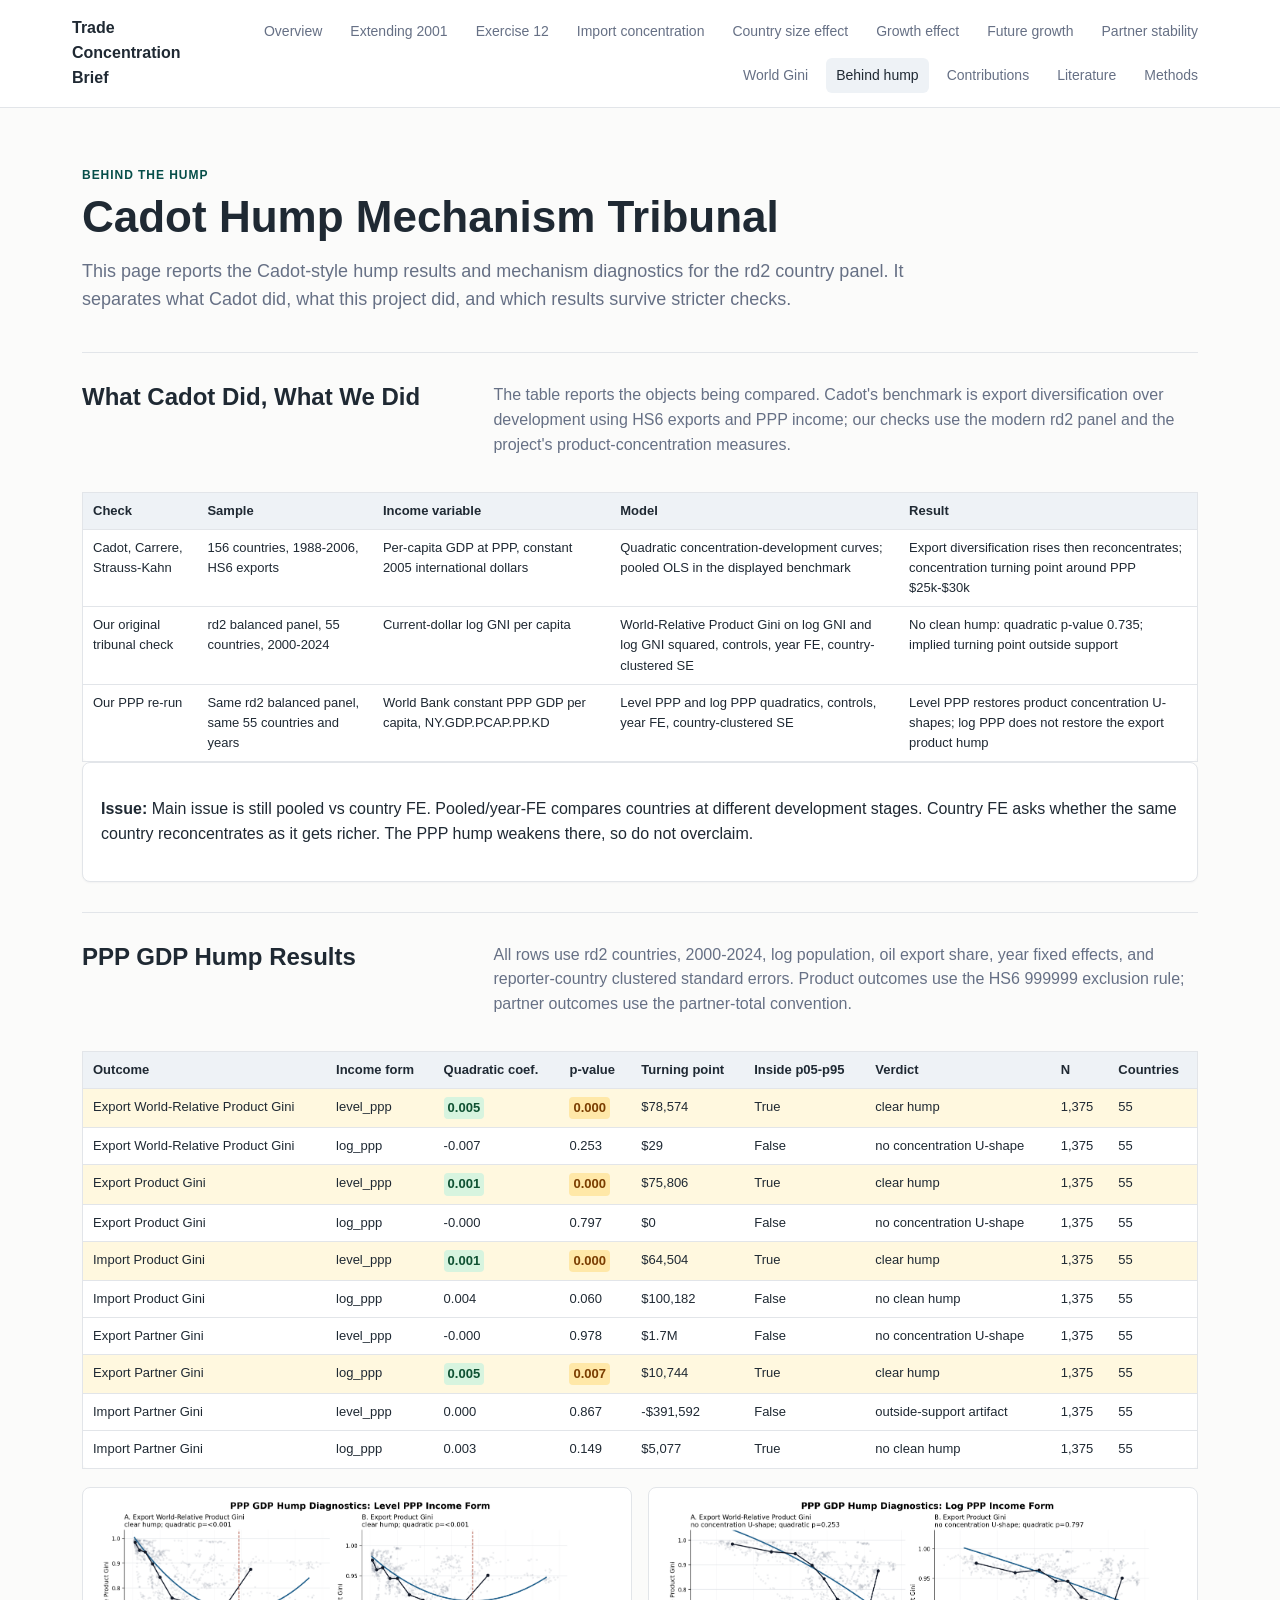
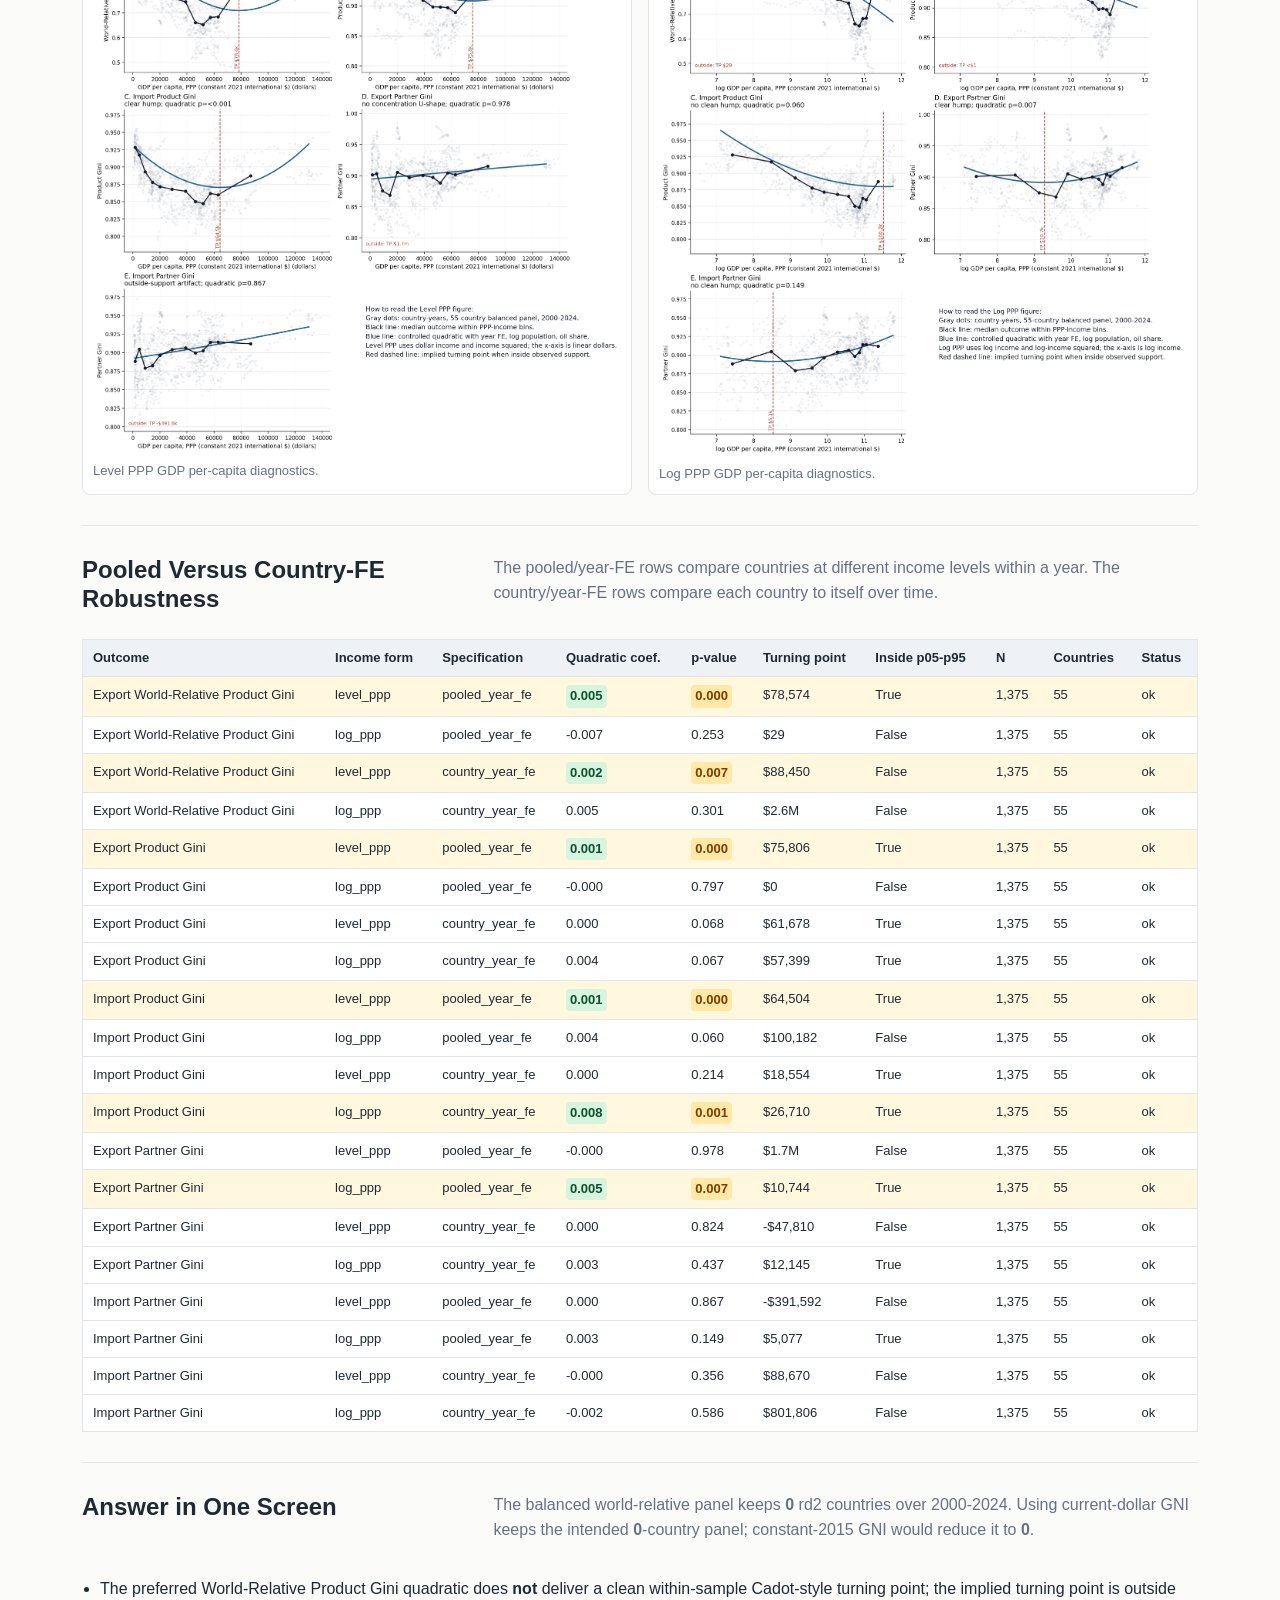
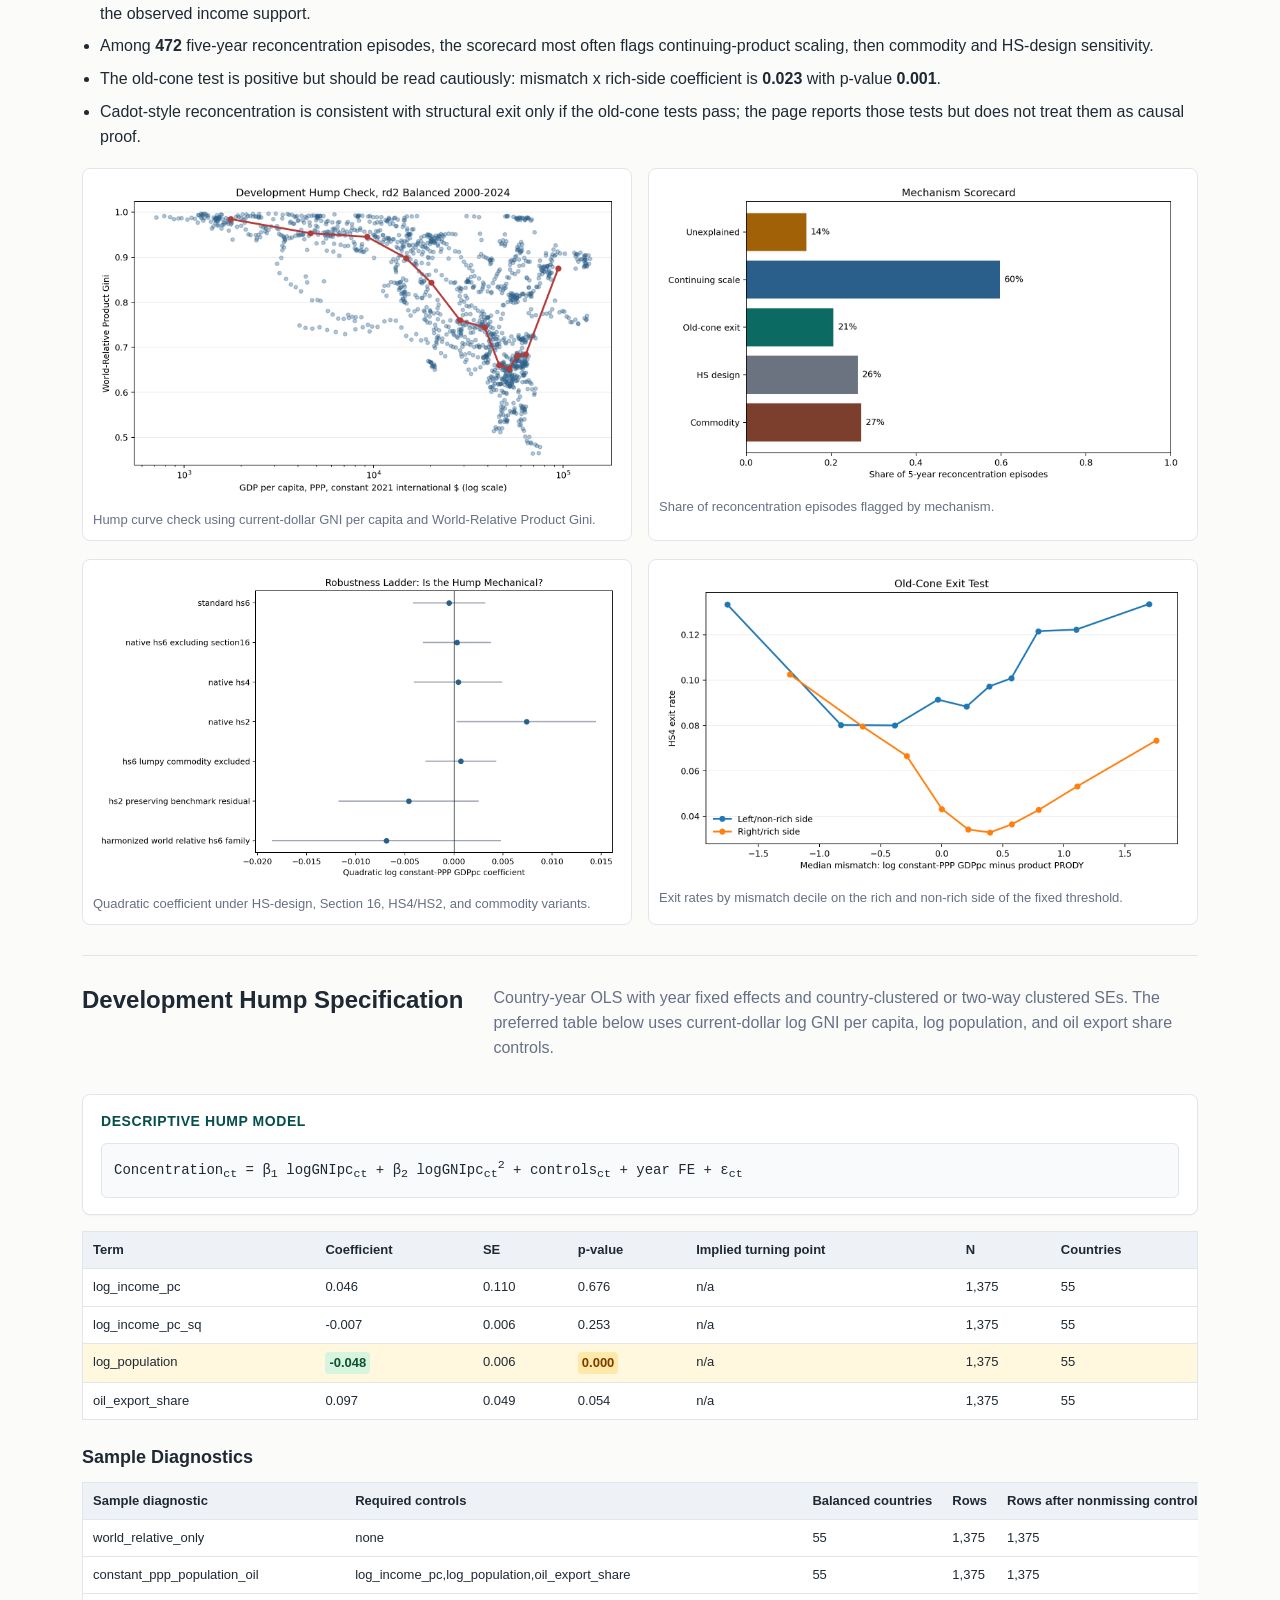
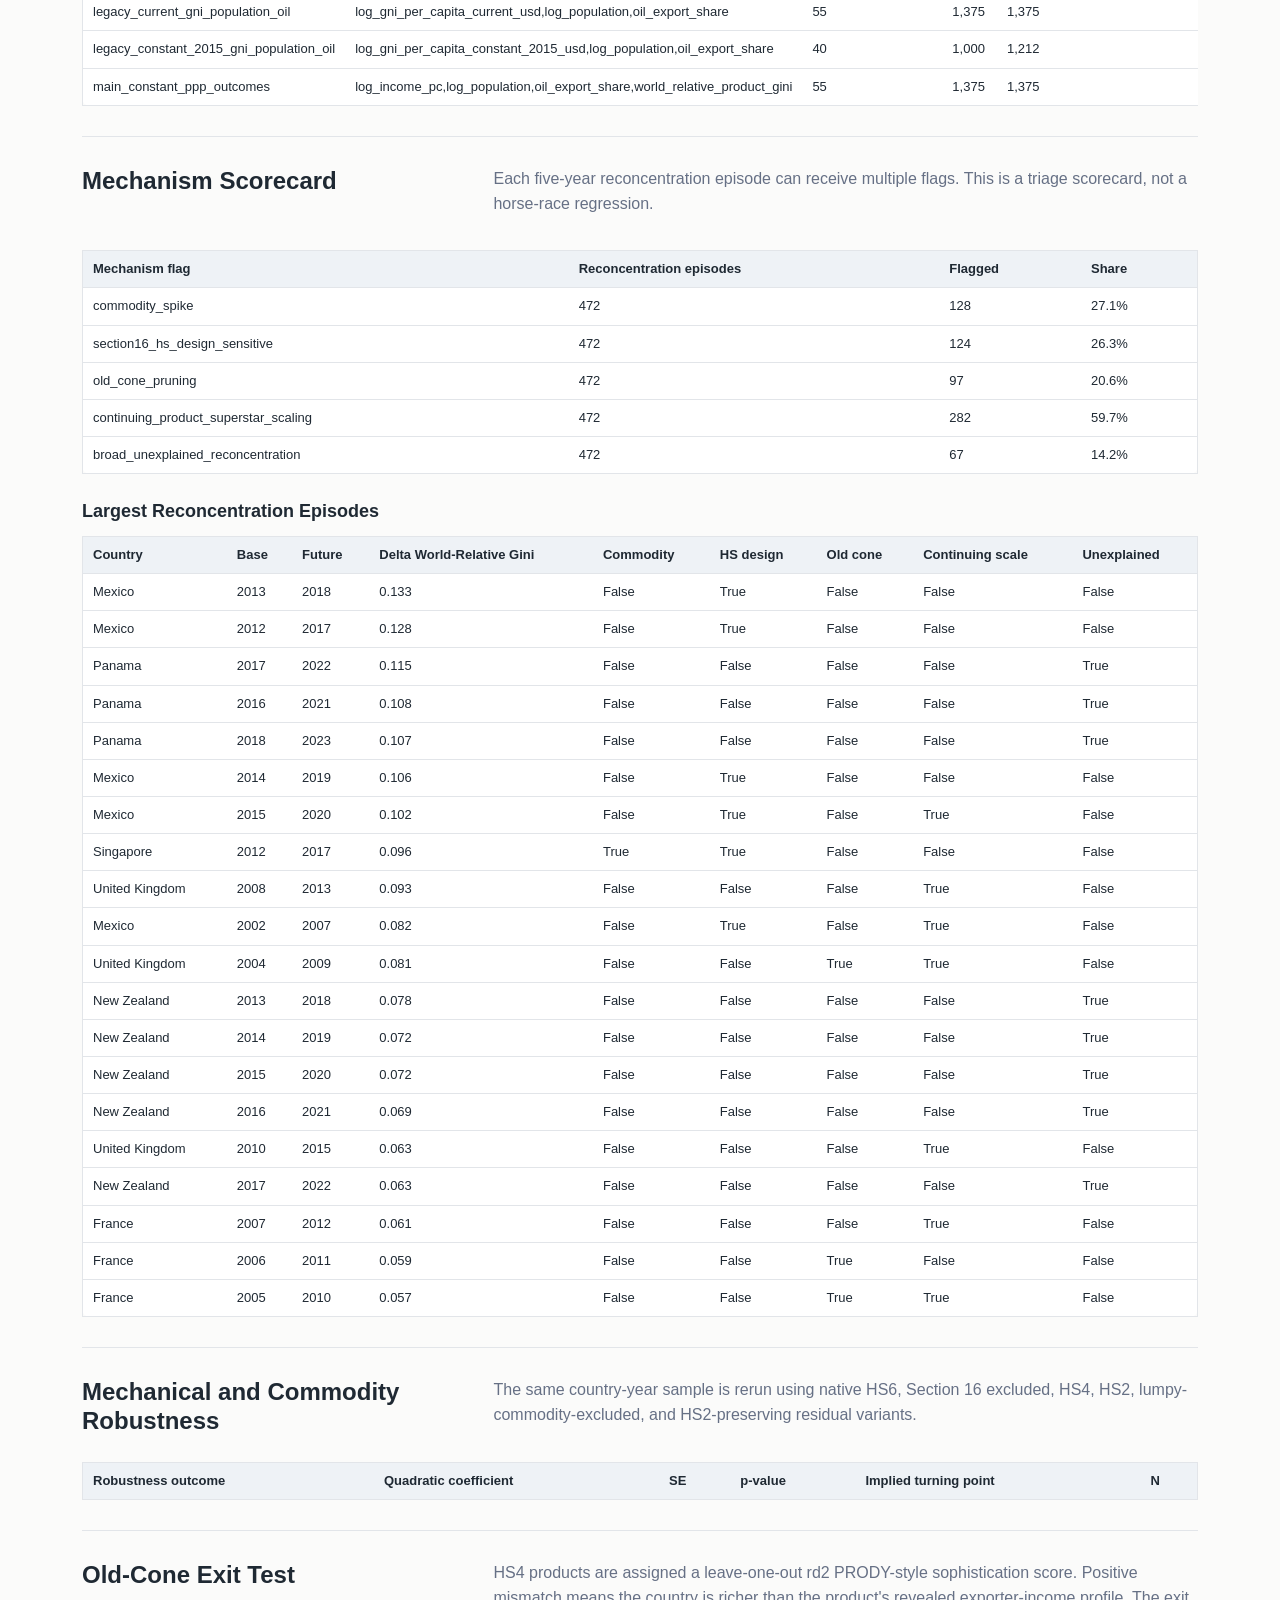
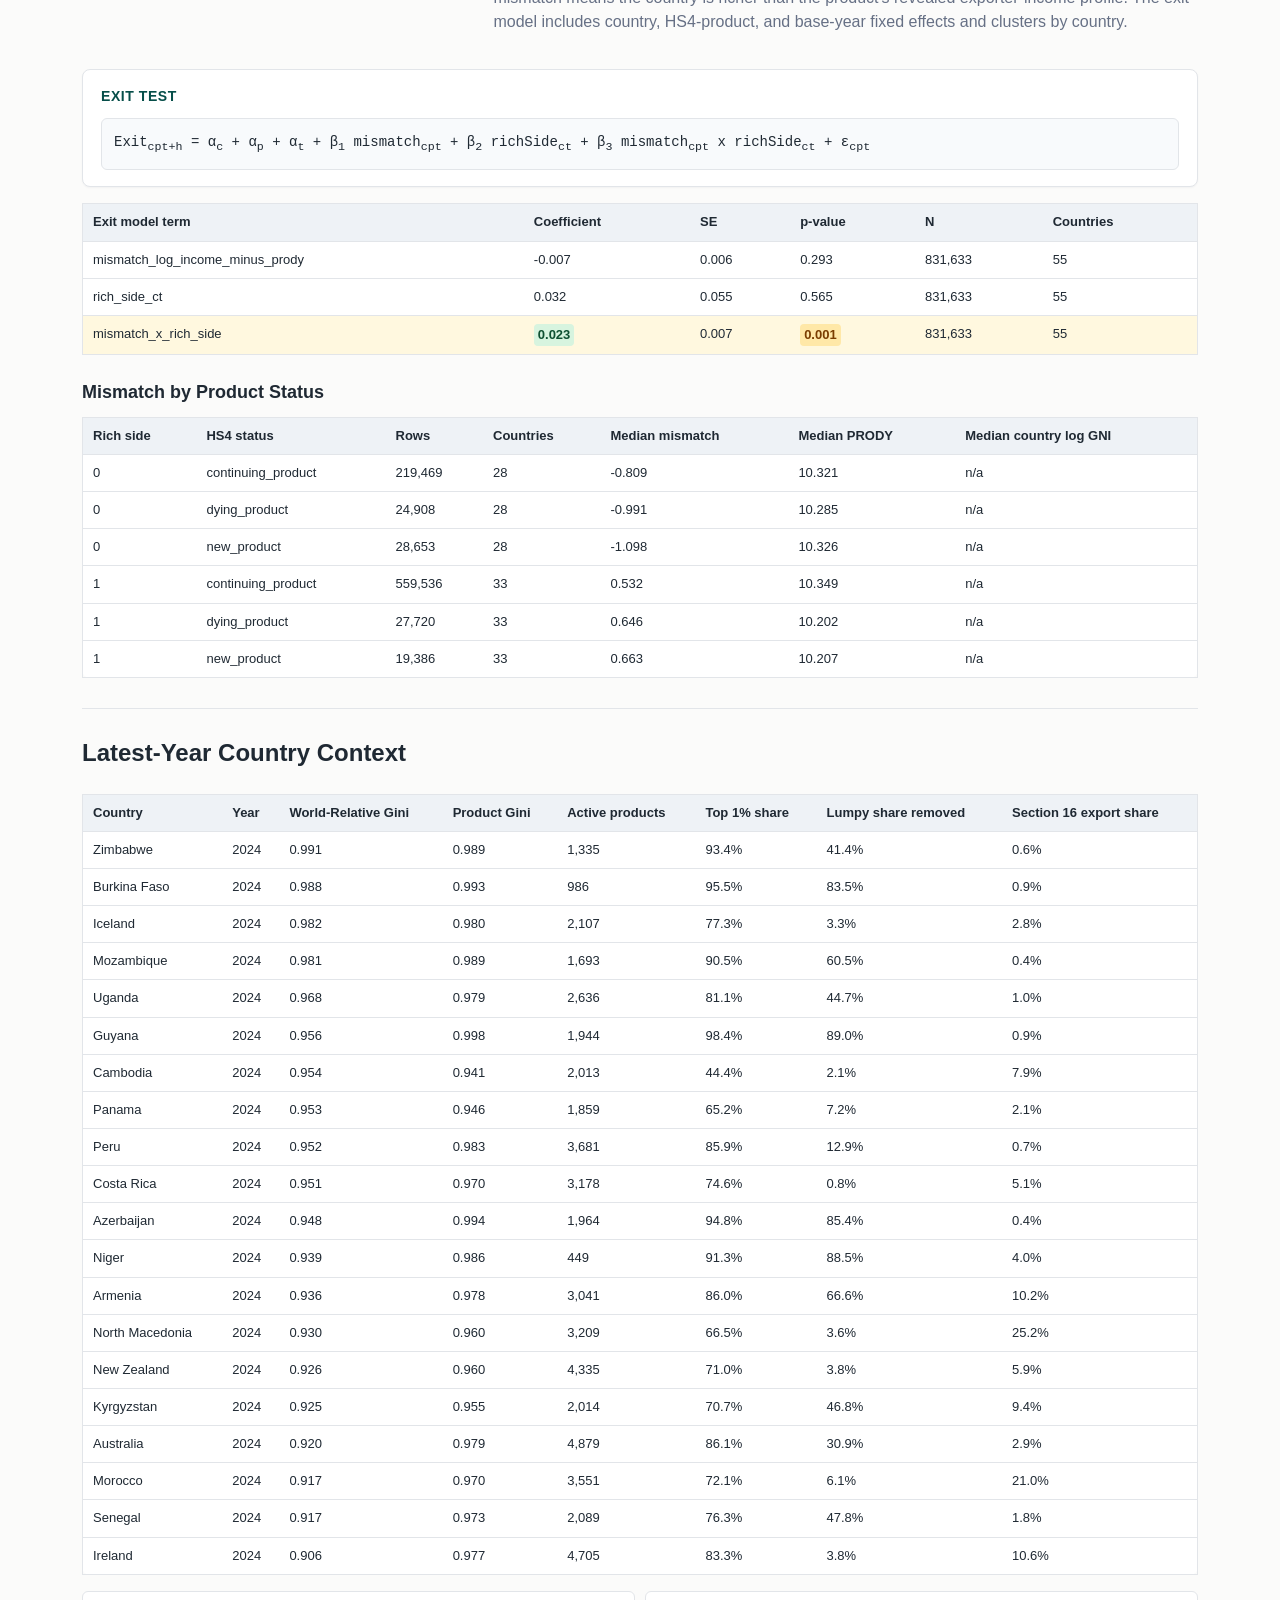
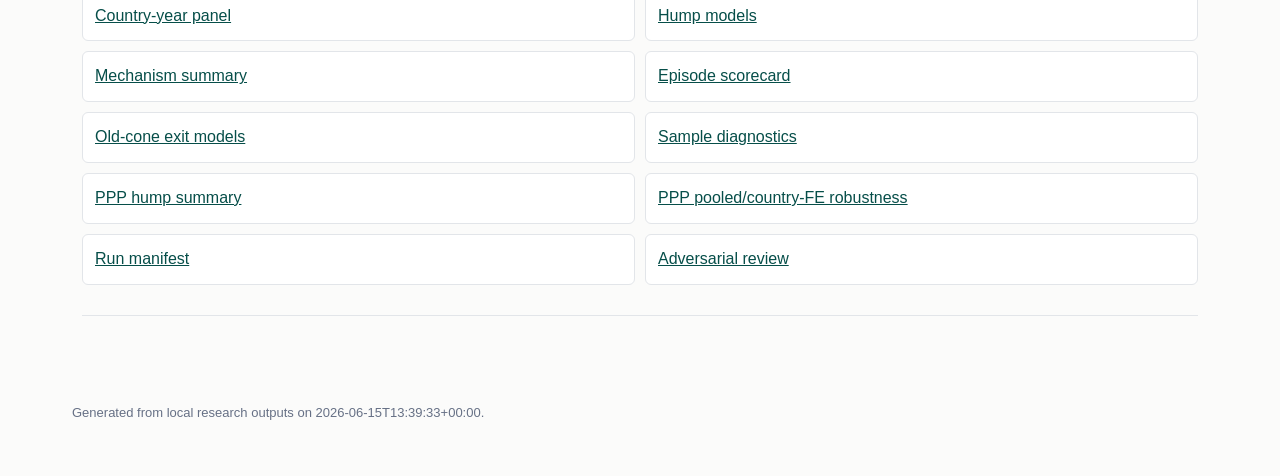
==== commit 413a34af: "Add world-large product exposure section" ====
--- a/cadot-hump.html
+++ b/cadot-hump.html
@@ -4,7 +4,7 @@
   <meta charset="utf-8">
   <meta name="viewport" content="width=device-width, initial-scale=1">
   <title>Behind the Hump</title>
-  <link rel="stylesheet" href="assets/site.css?v=202606030710070000">
+  <link rel="stylesheet" href="assets/site.css?v=202606151339330000">
 </head>
 <body data-page="cadot-hump">
   <header class="site-header">
@@ -140,10 +140,10 @@
         
   </main>
   <footer class="site-footer">
-    <p>Generated from local research outputs on 2026-06-03T07:10:07+00:00.</p>
+    <p>Generated from local research outputs on 2026-06-15T13:39:33+00:00.</p>
   </footer>
   <script src="assets/vendor/plotly.min.js"></script>
-  <script src="assets/site-data.js?v=202606030710070000"></script>
-  <script src="assets/site.js?v=202606030710070000"></script>
+  <script src="assets/site-data.js?v=202606151339330000"></script>
+  <script src="assets/site.js?v=202606151339330000"></script>
 </body>
 </html>
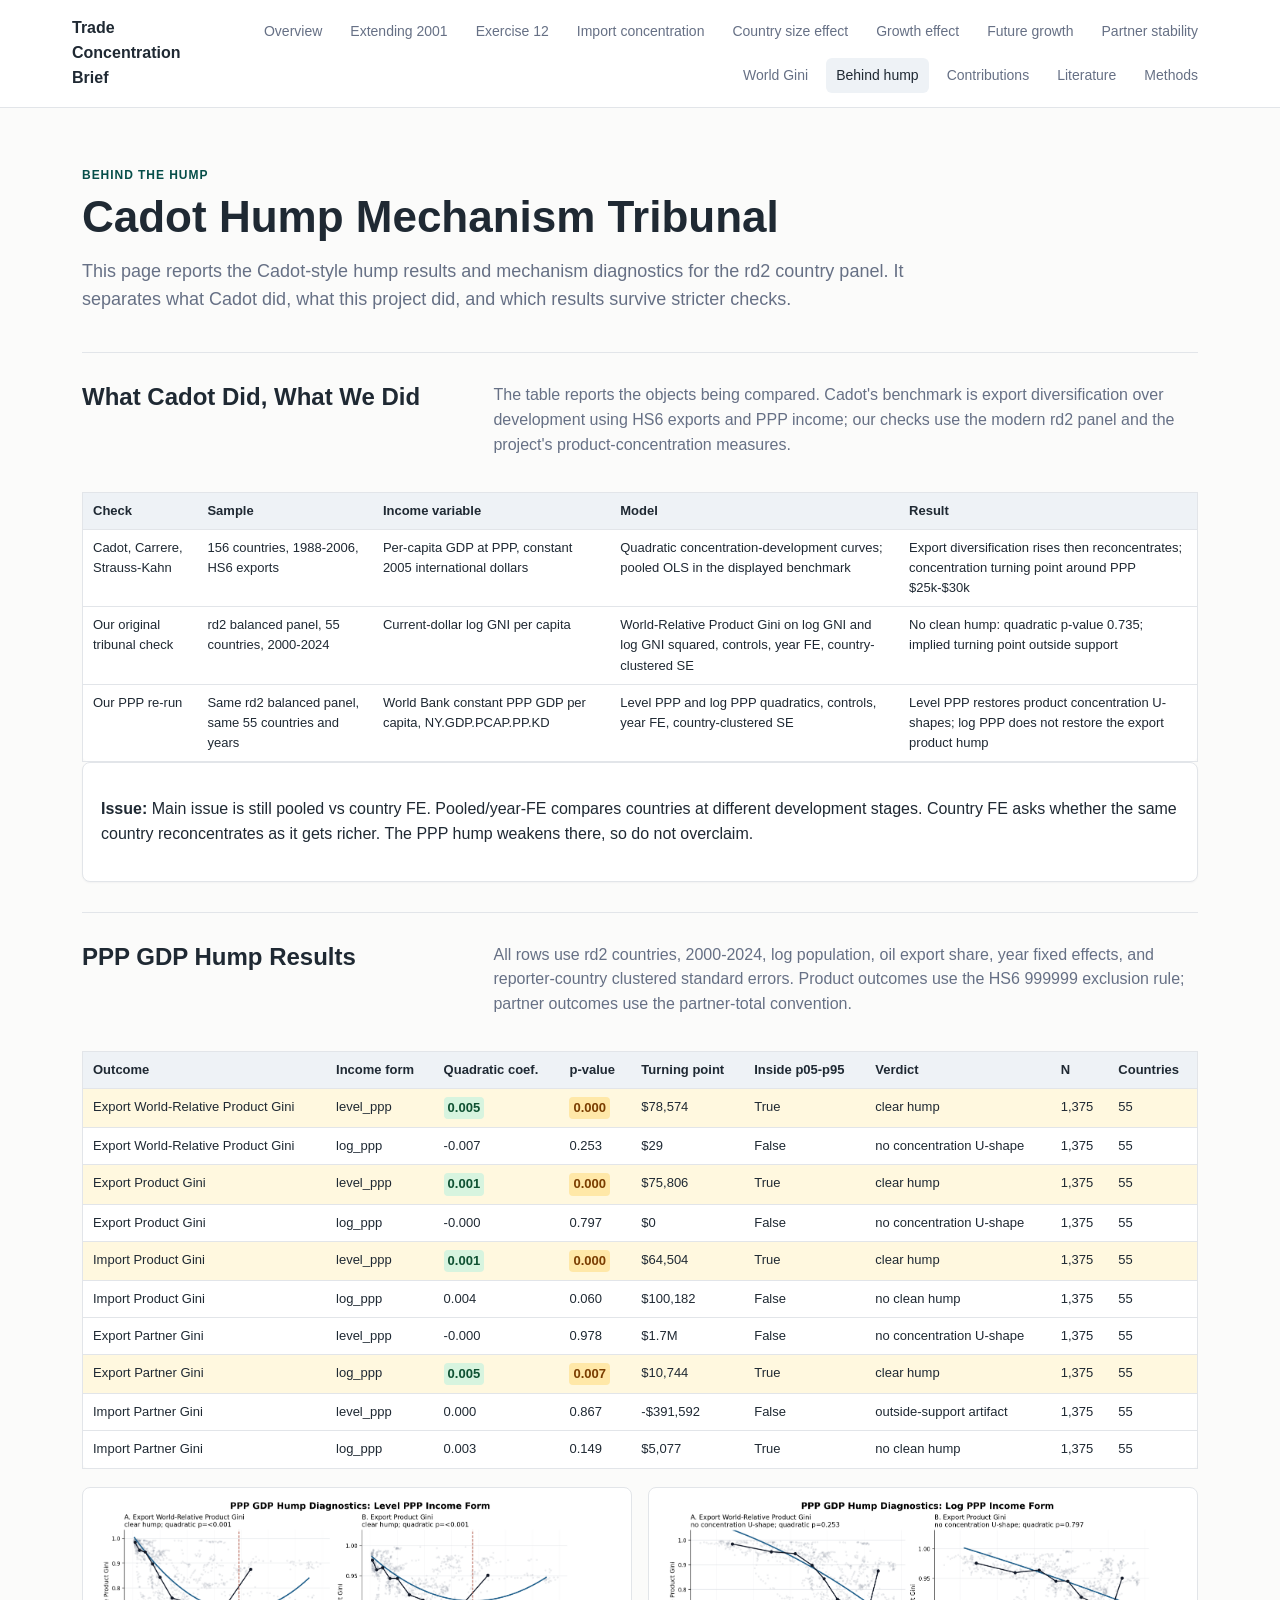
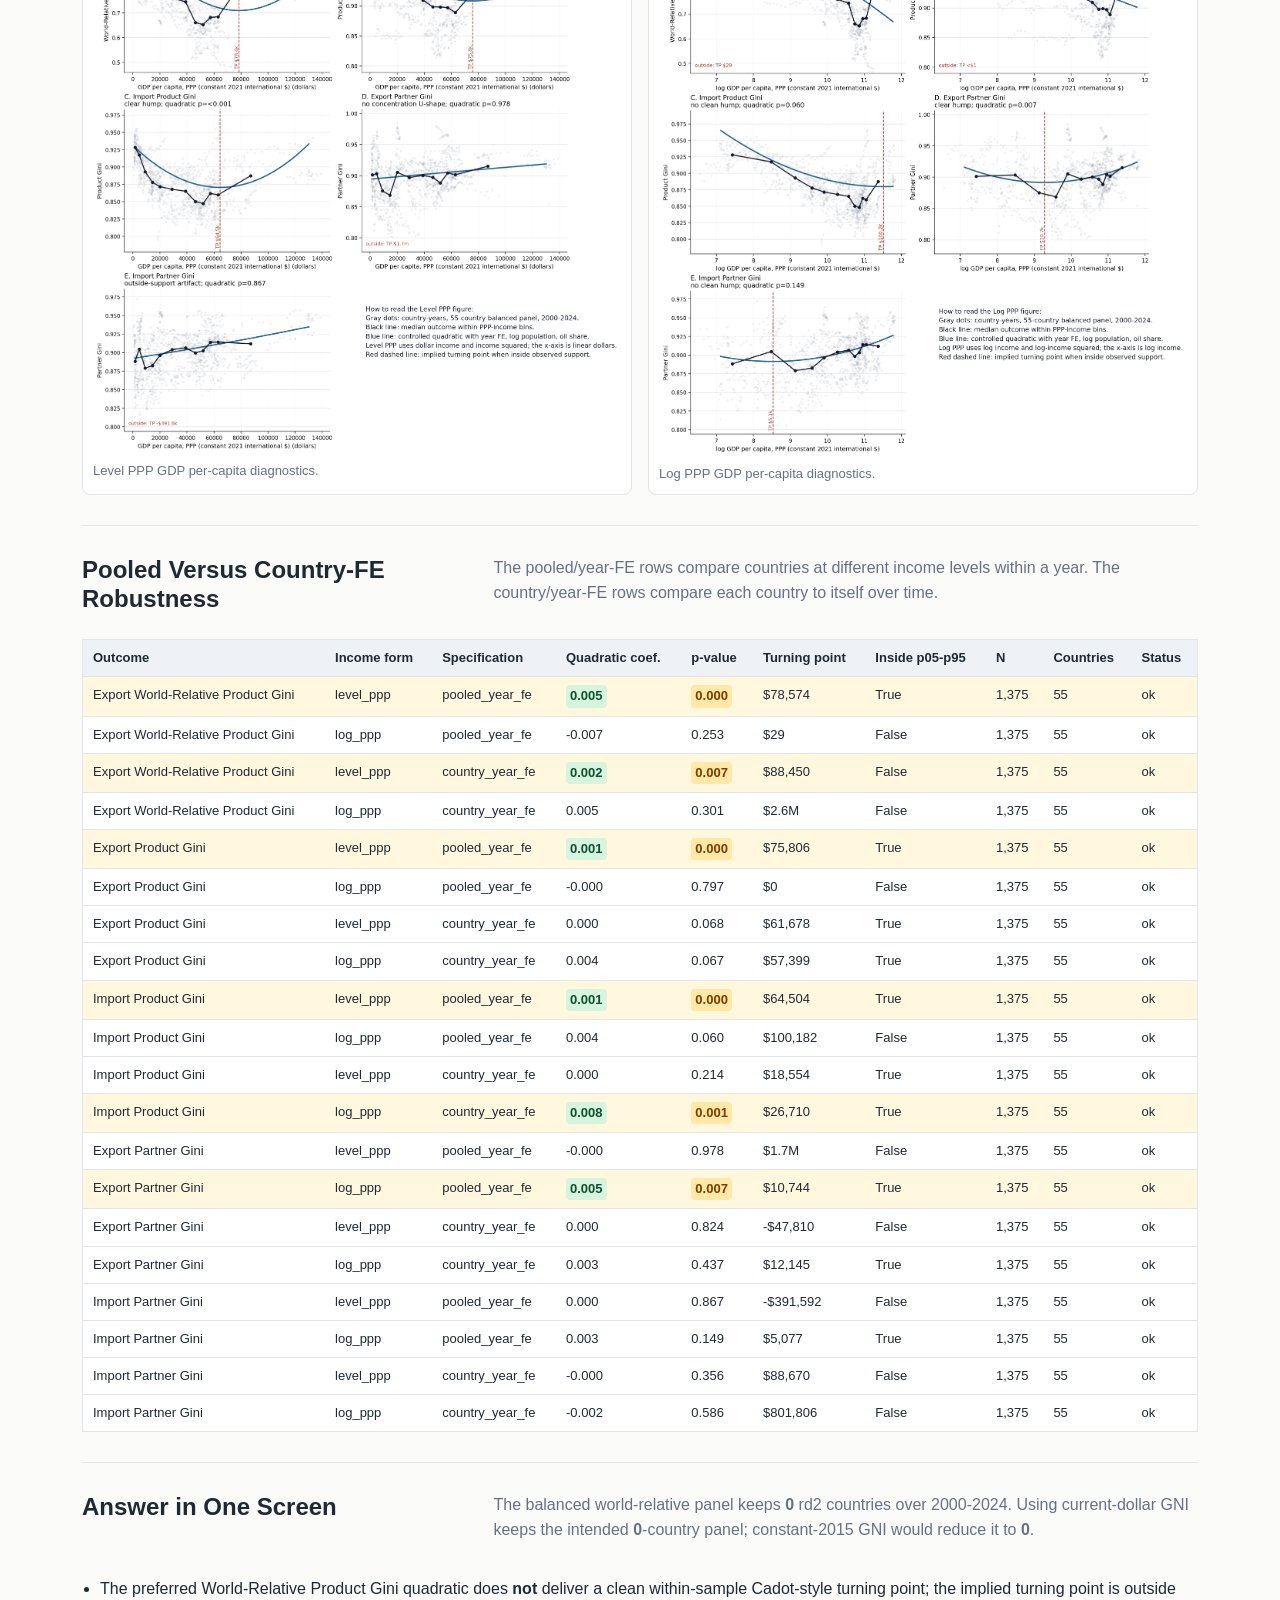
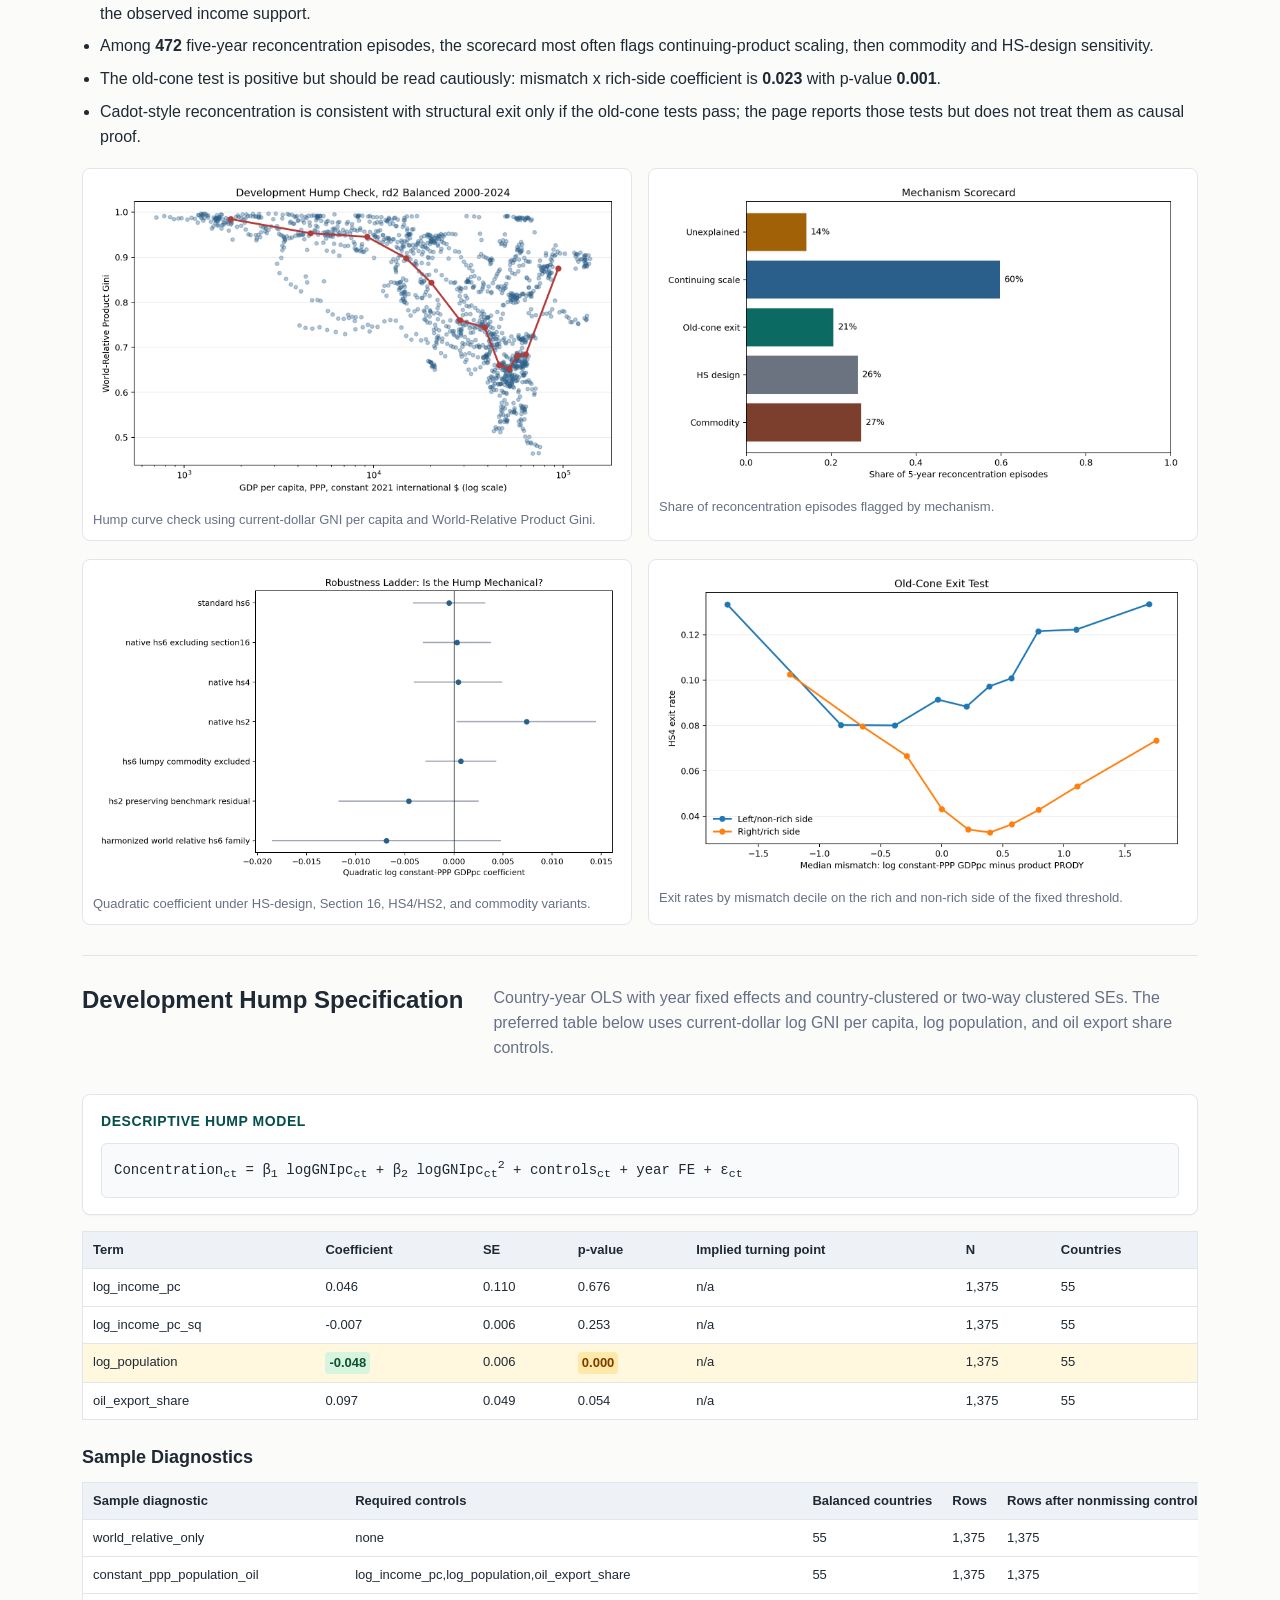
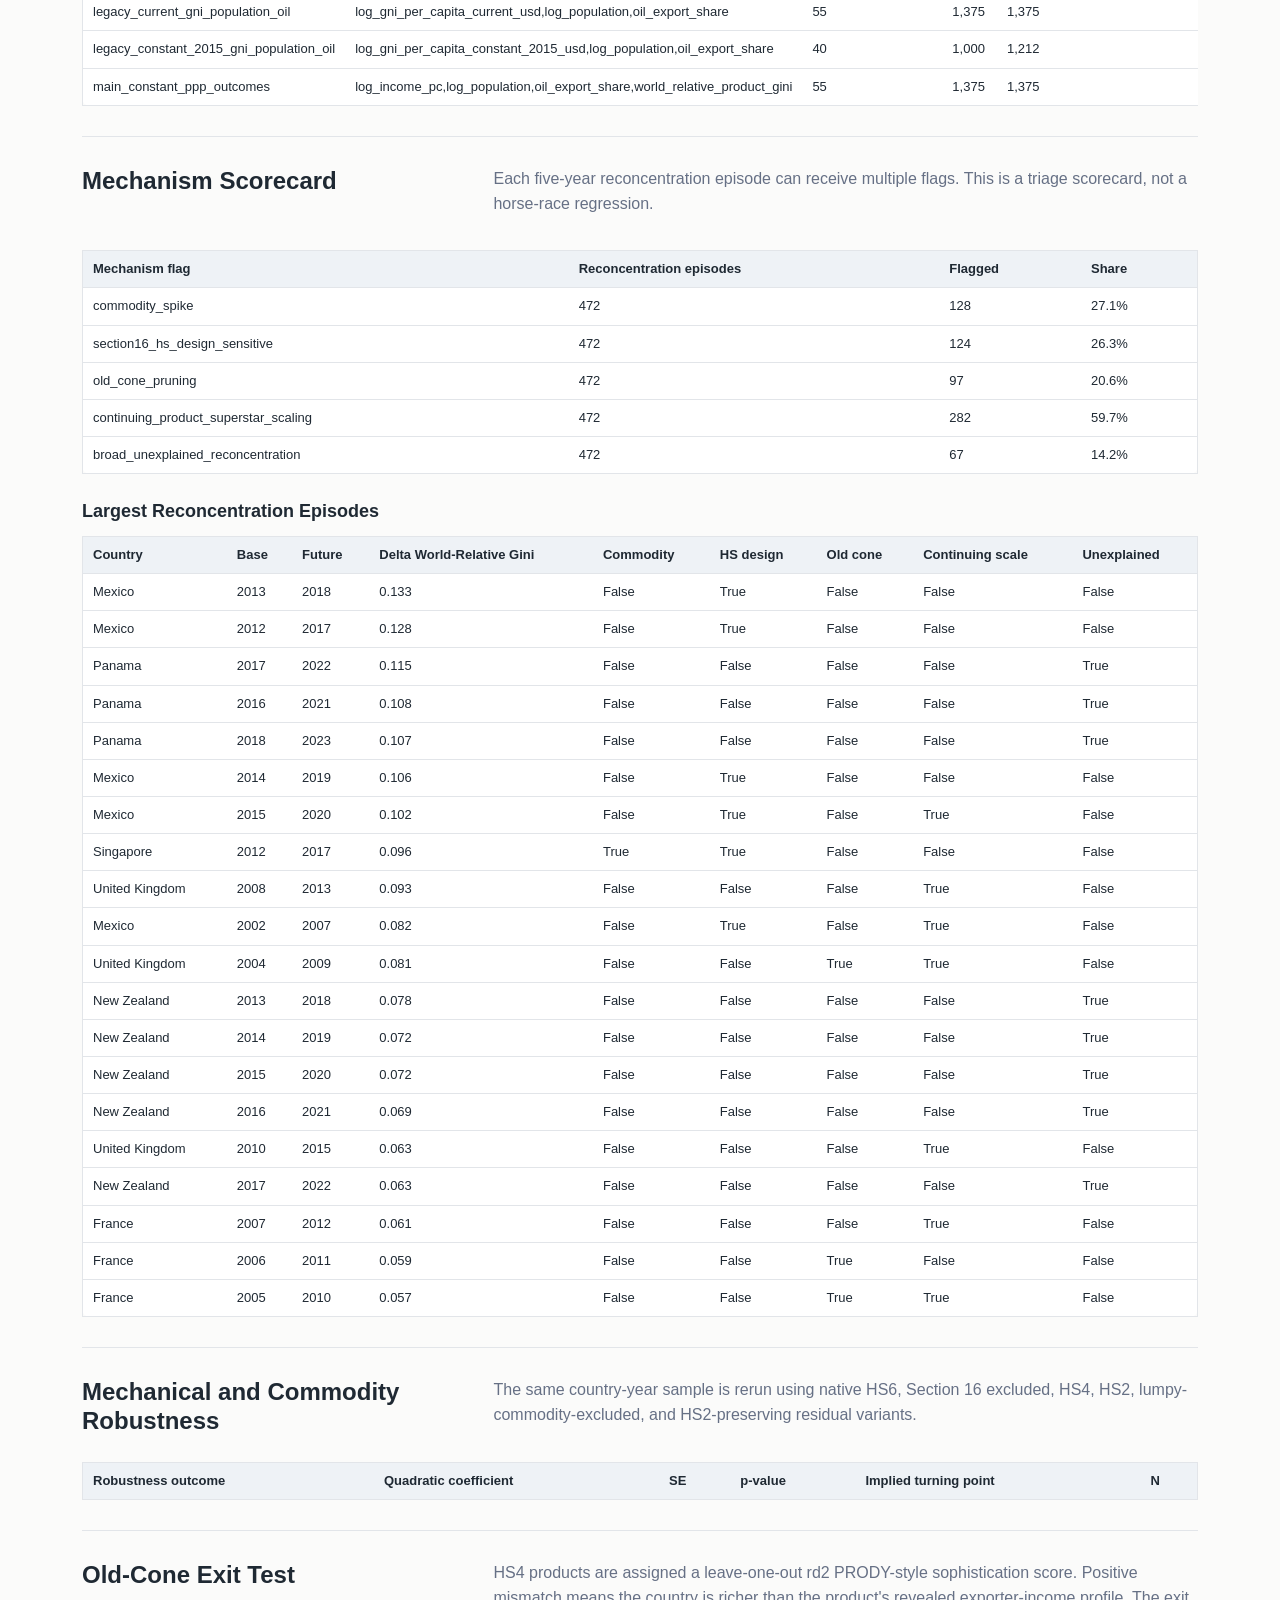
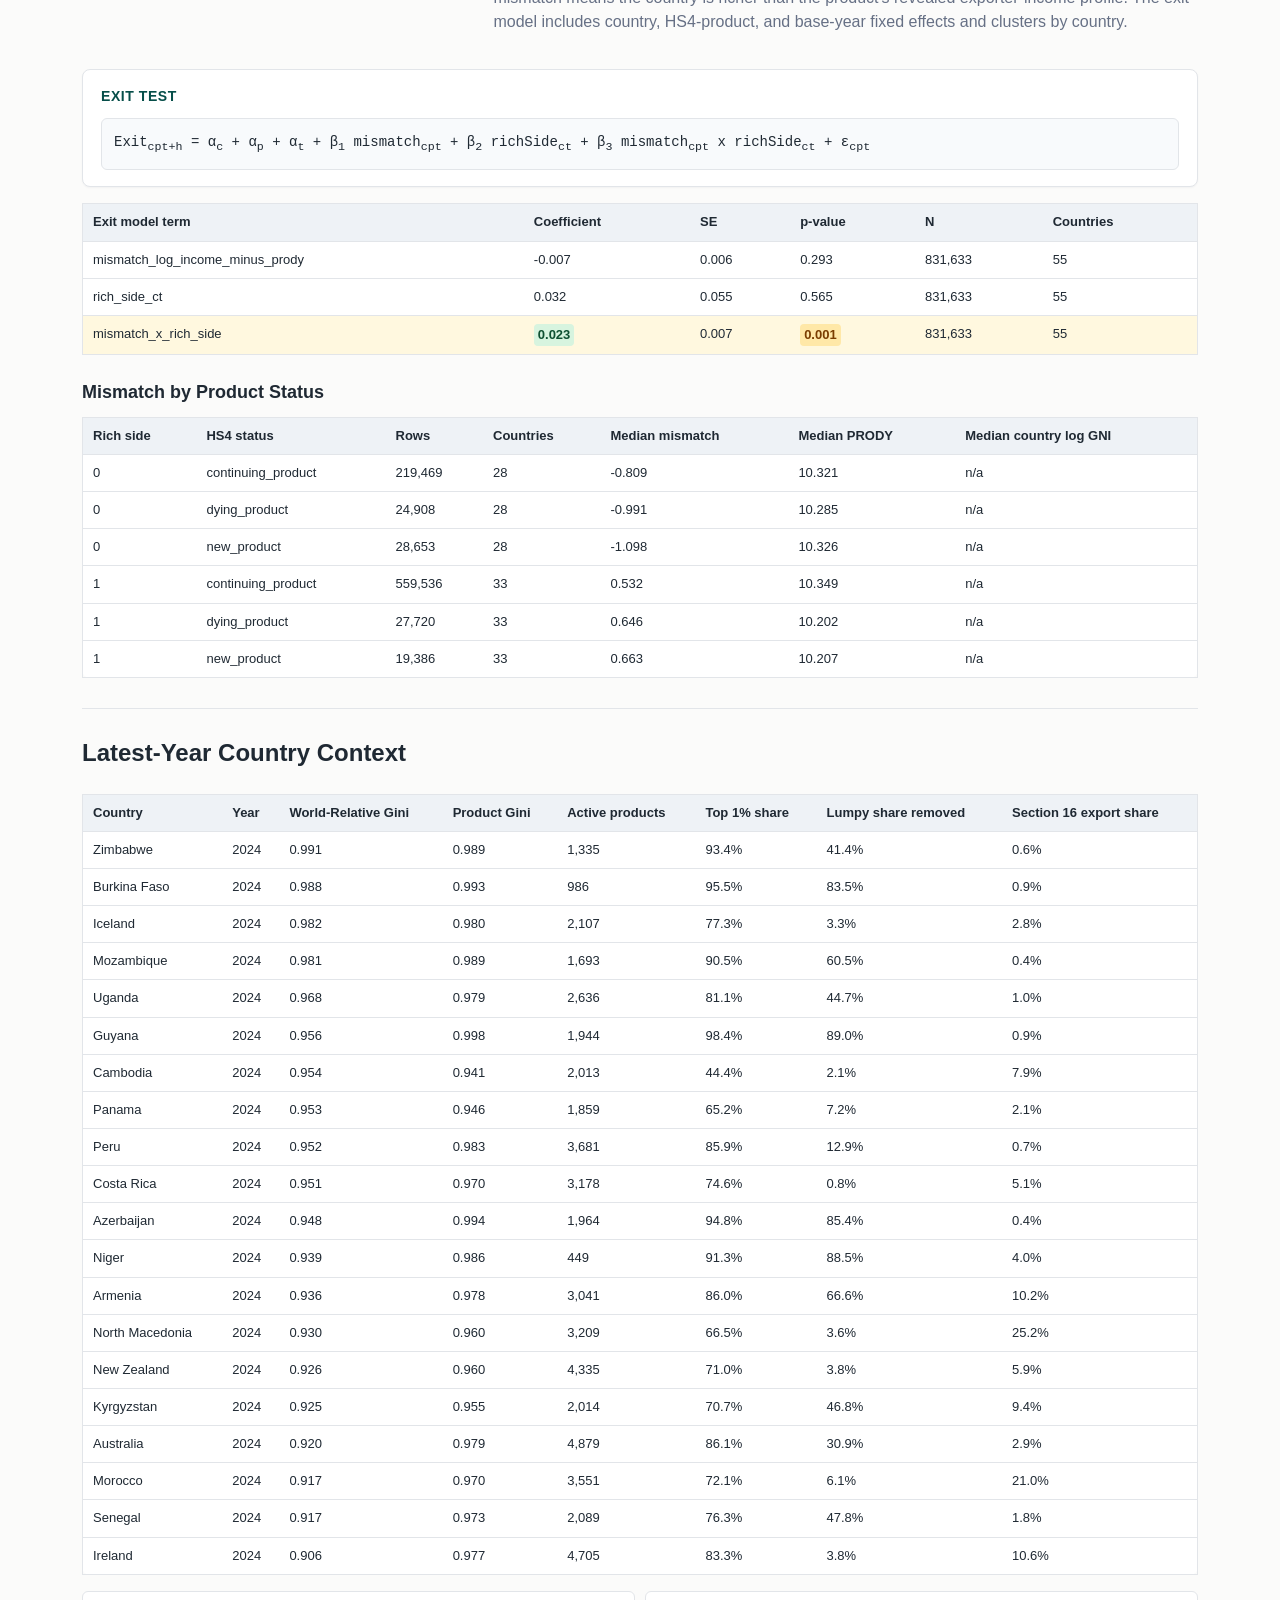
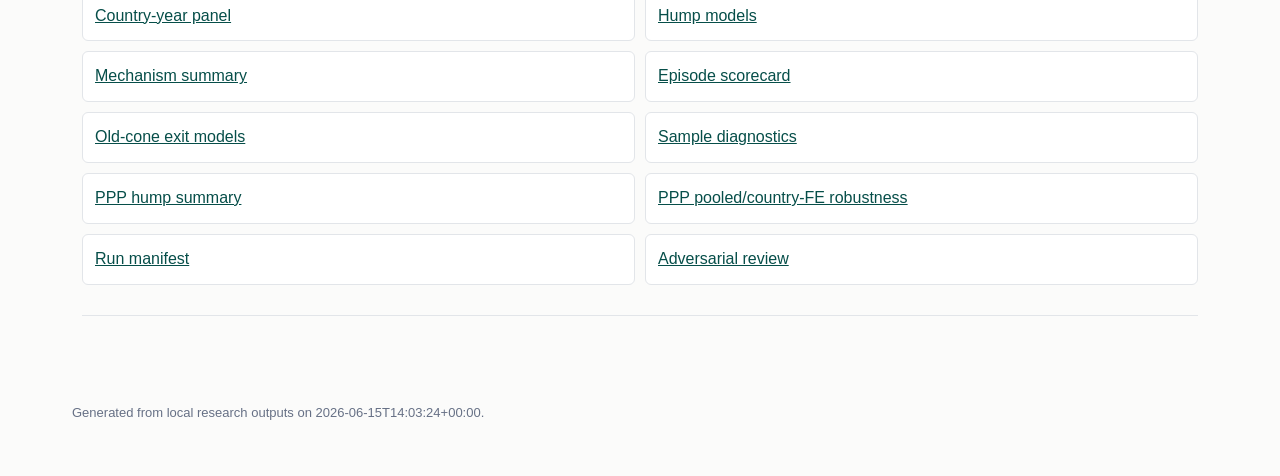
==== commit 9852ae92: "Add GDP product alignment scatter" ====
--- a/cadot-hump.html
+++ b/cadot-hump.html
@@ -4,7 +4,7 @@
   <meta charset="utf-8">
   <meta name="viewport" content="width=device-width, initial-scale=1">
   <title>Behind the Hump</title>
-  <link rel="stylesheet" href="assets/site.css?v=202606151339330000">
+  <link rel="stylesheet" href="assets/site.css?v=202606151403240000">
 </head>
 <body data-page="cadot-hump">
   <header class="site-header">
@@ -140,10 +140,10 @@
         
   </main>
   <footer class="site-footer">
-    <p>Generated from local research outputs on 2026-06-15T13:39:33+00:00.</p>
+    <p>Generated from local research outputs on 2026-06-15T14:03:24+00:00.</p>
   </footer>
   <script src="assets/vendor/plotly.min.js"></script>
-  <script src="assets/site-data.js?v=202606151339330000"></script>
-  <script src="assets/site.js?v=202606151339330000"></script>
+  <script src="assets/site-data.js?v=202606151403240000"></script>
+  <script src="assets/site.js?v=202606151403240000"></script>
 </body>
 </html>
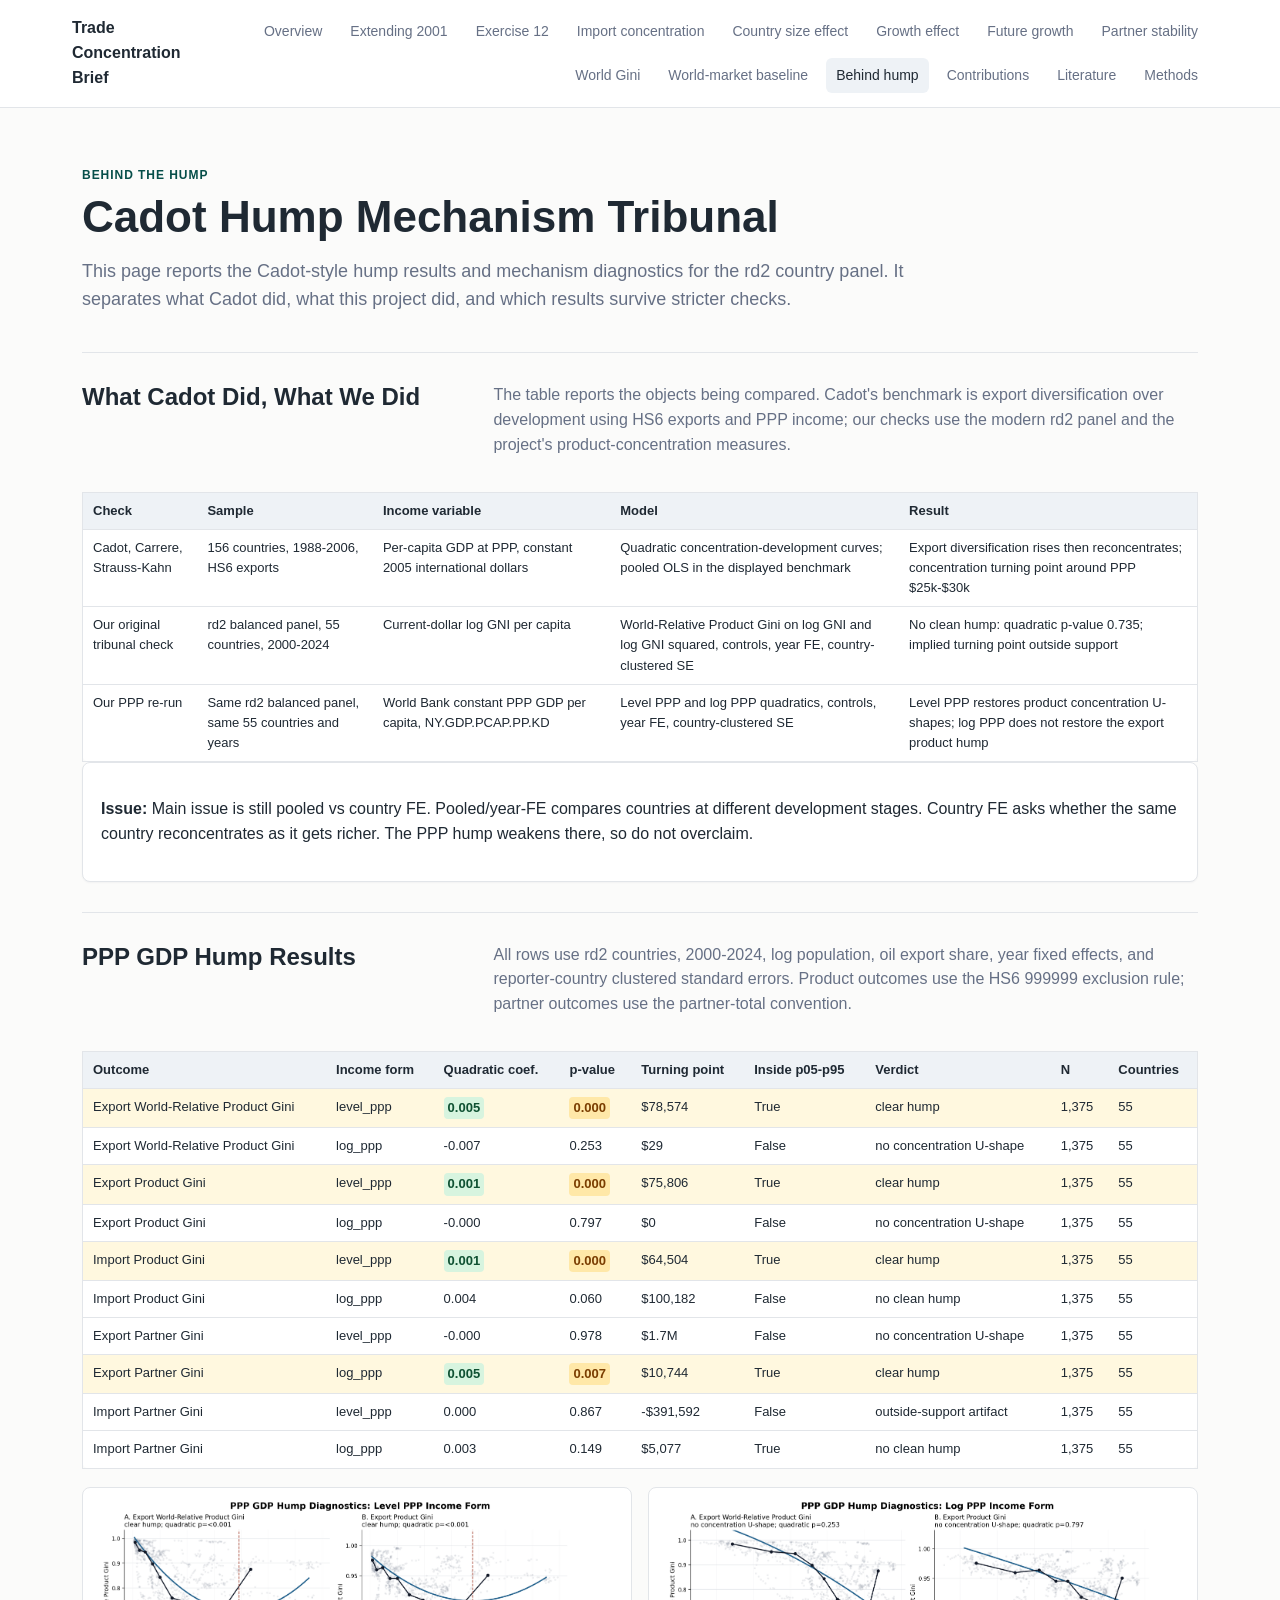
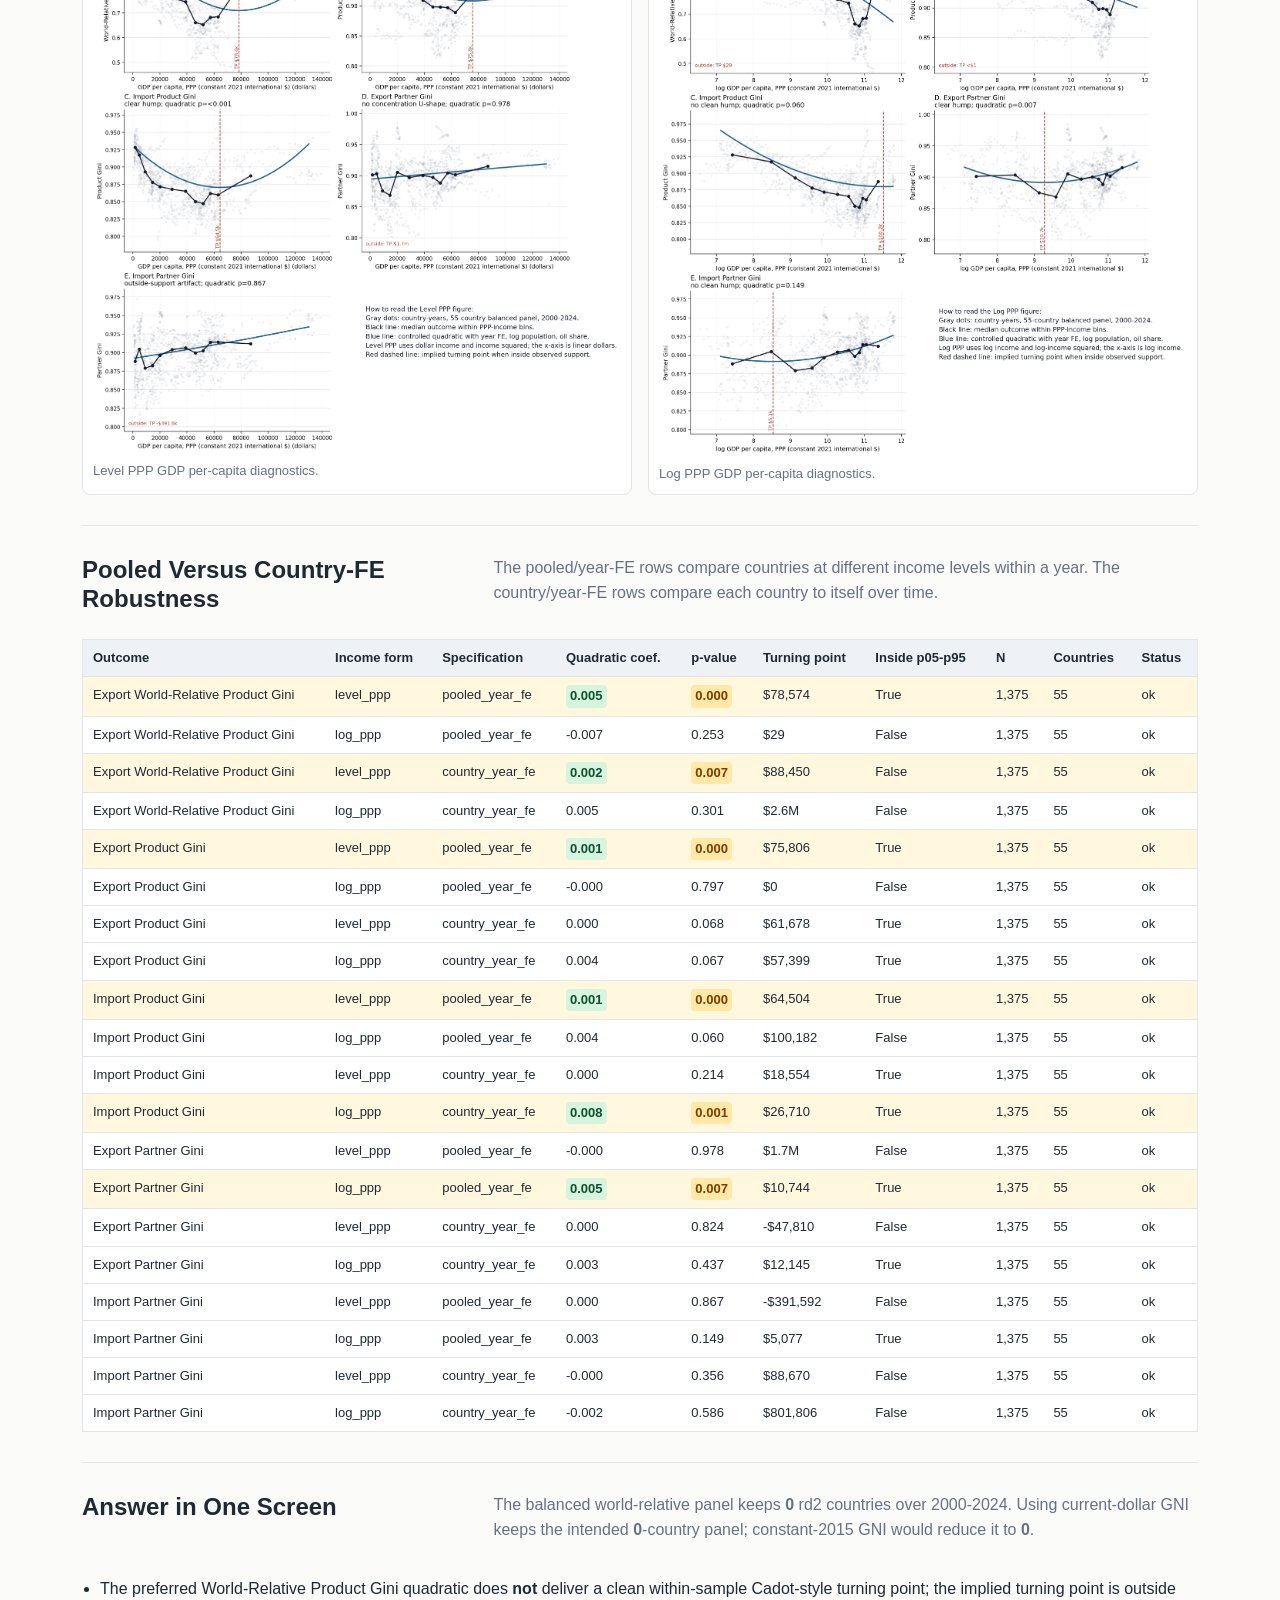
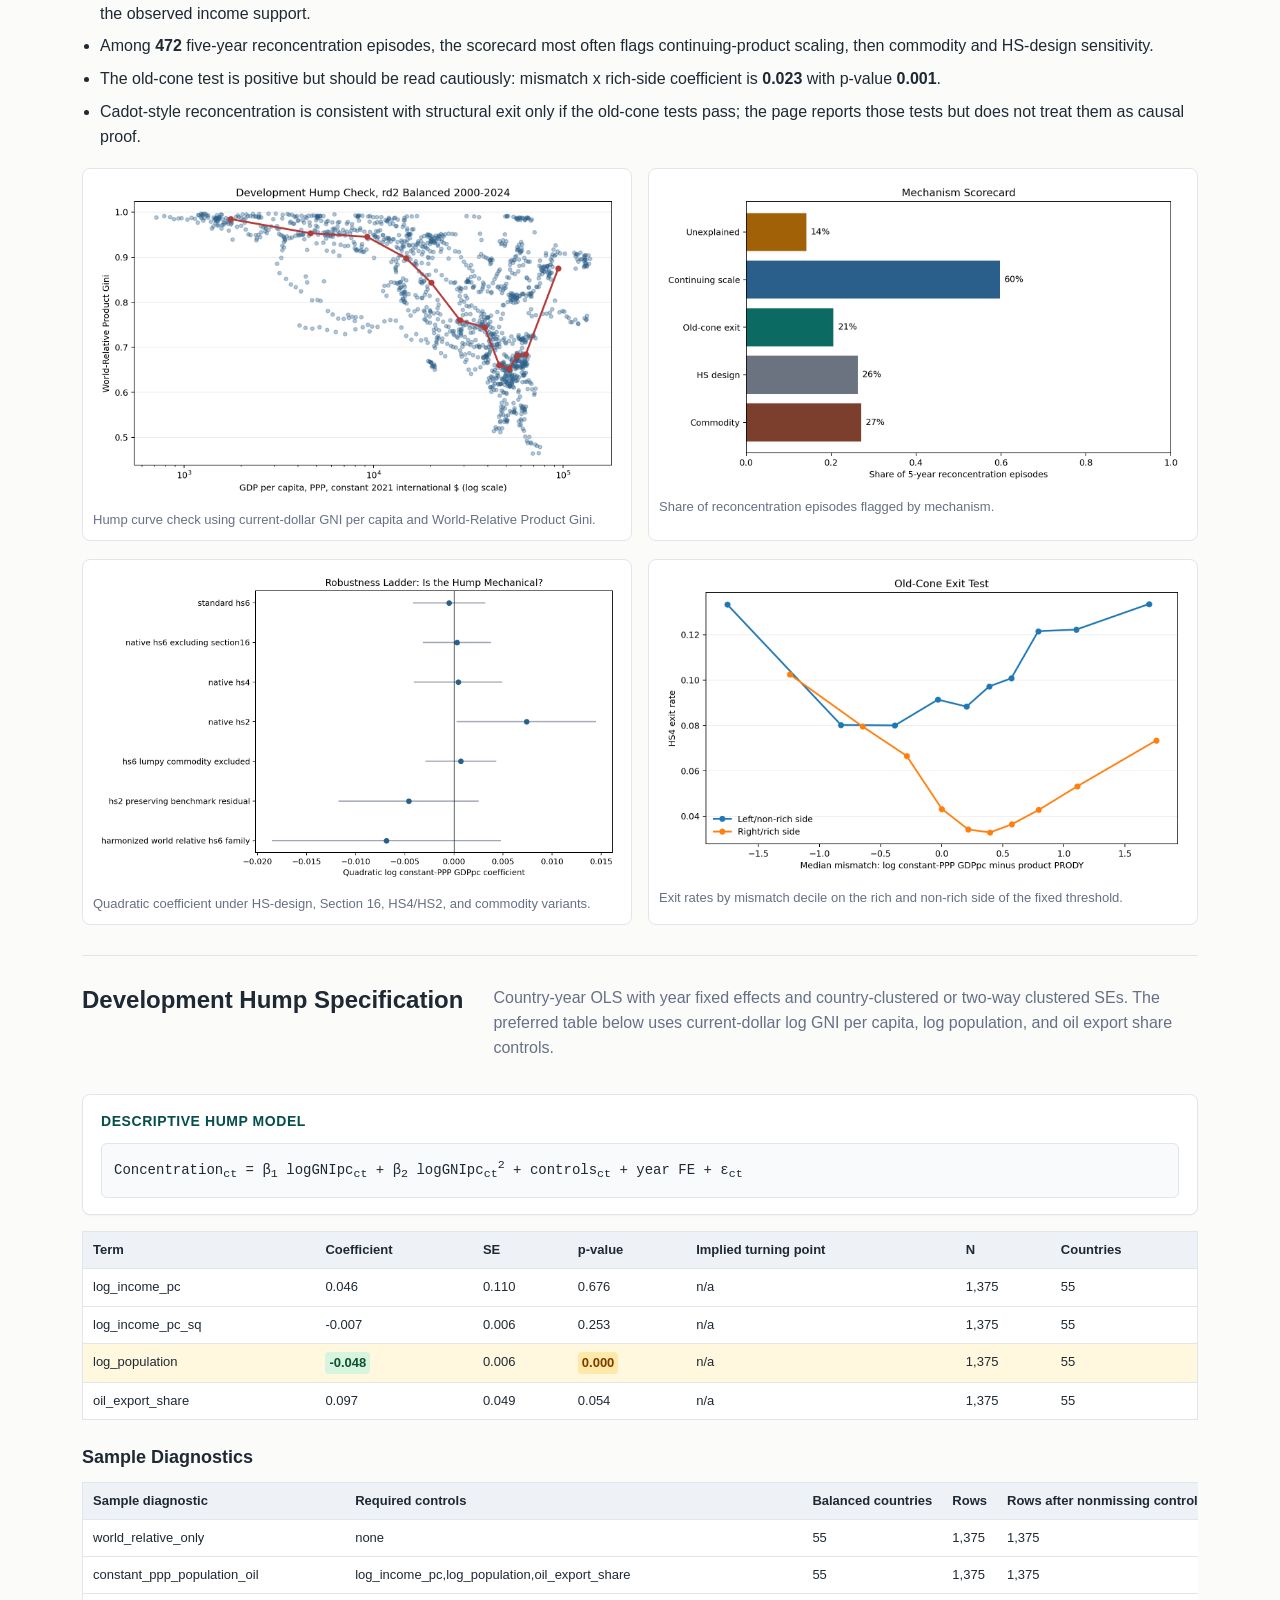
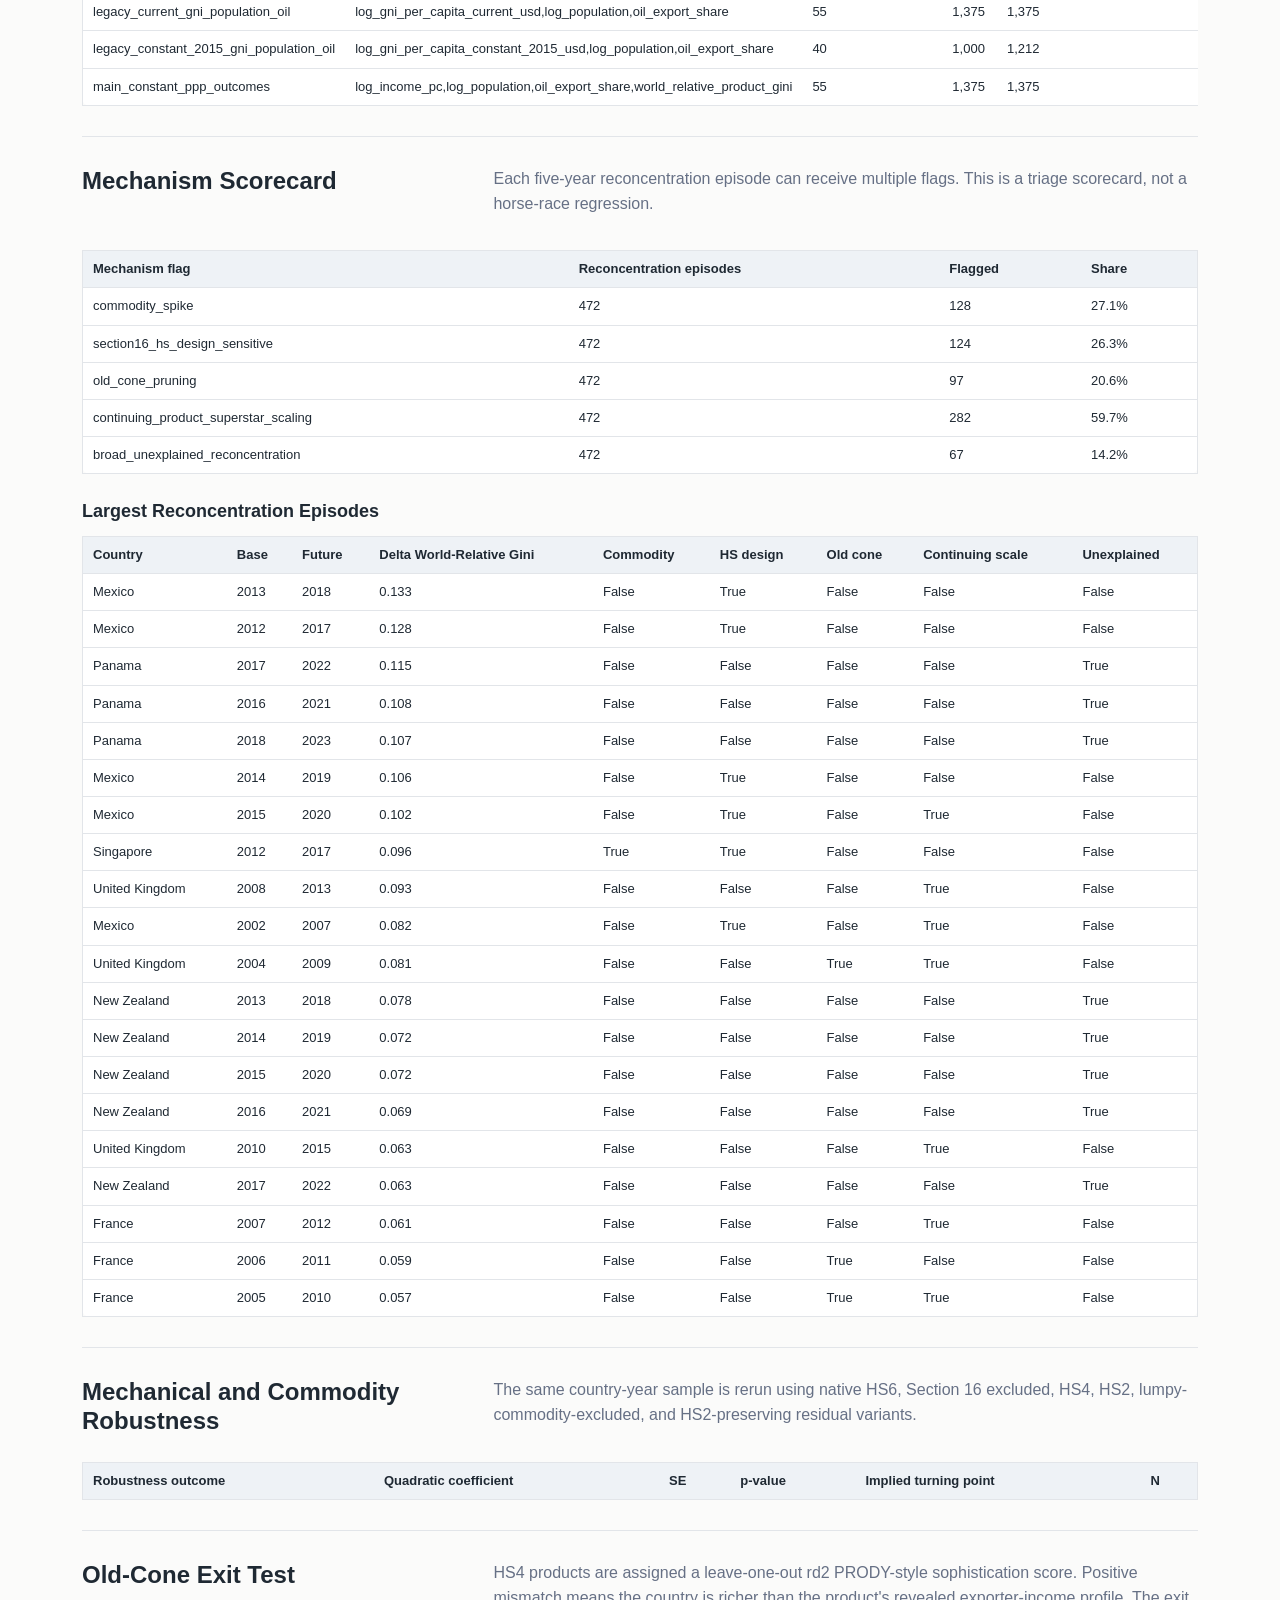
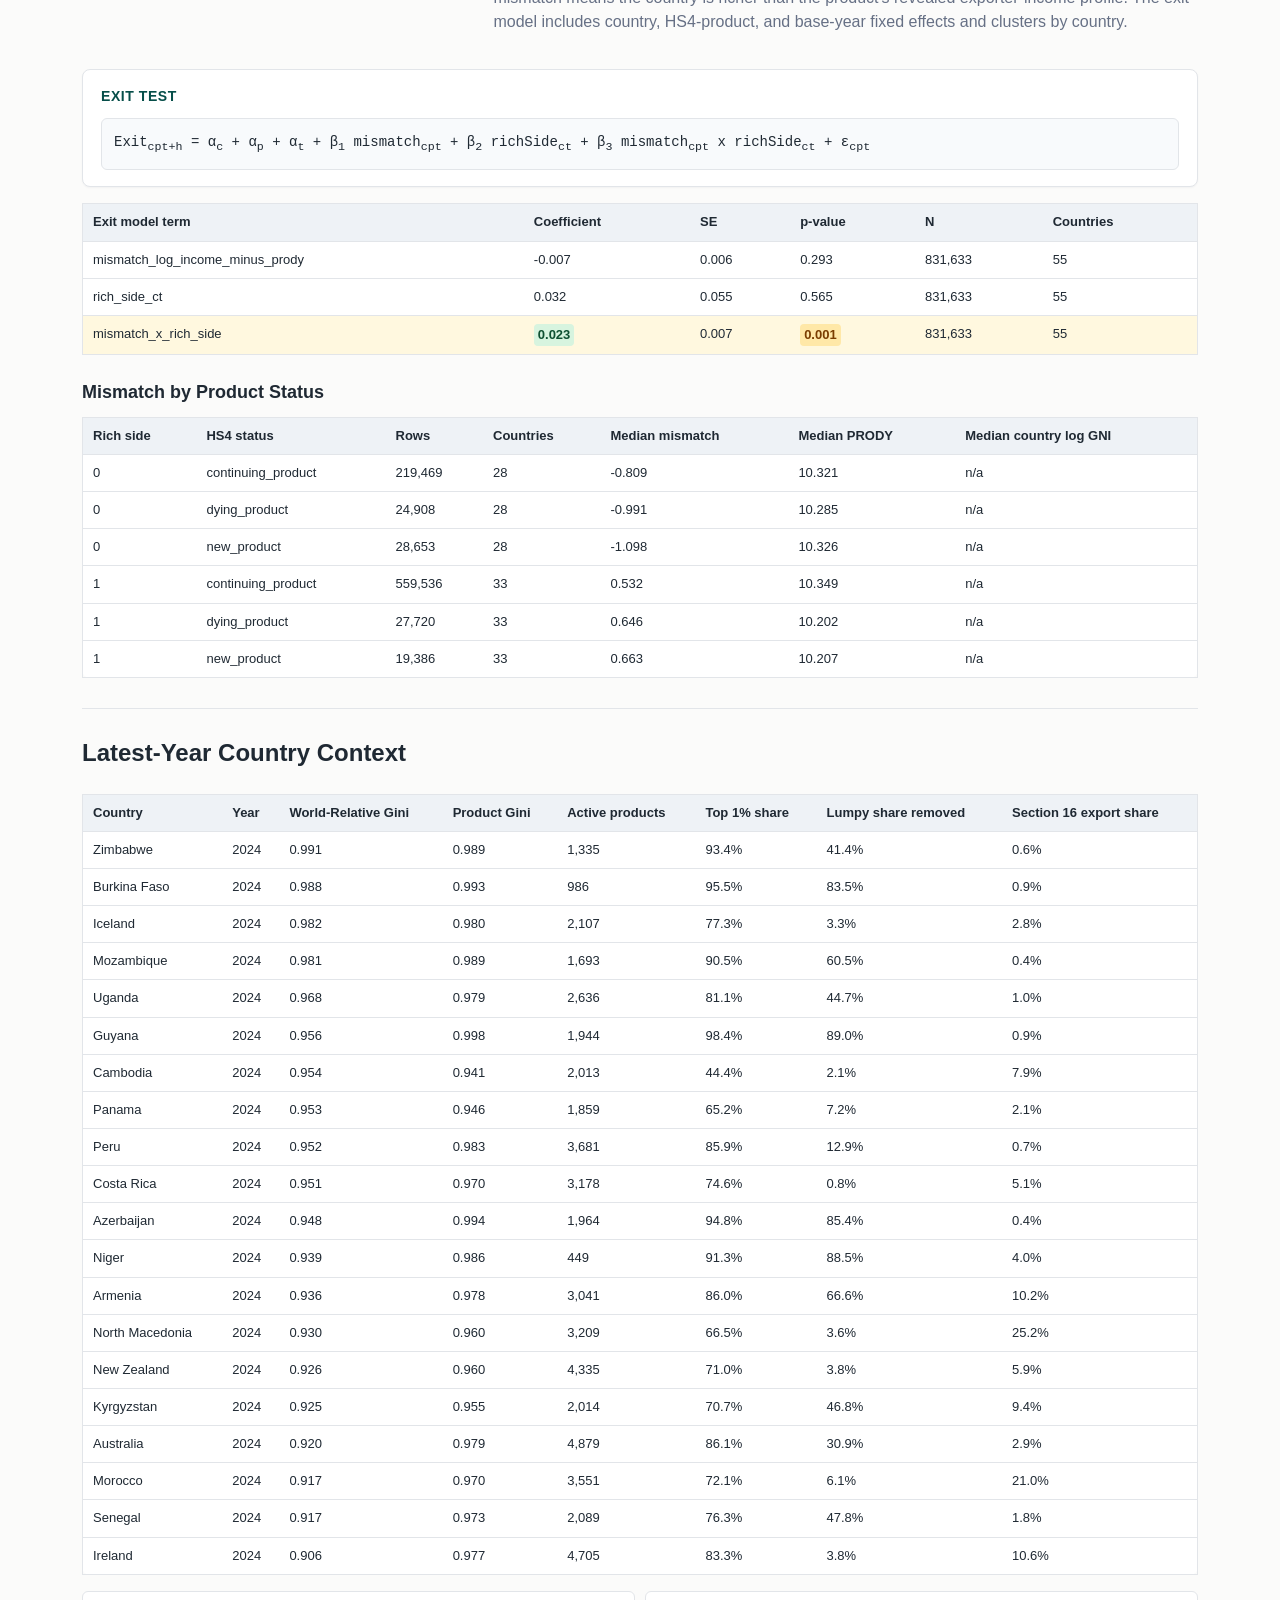
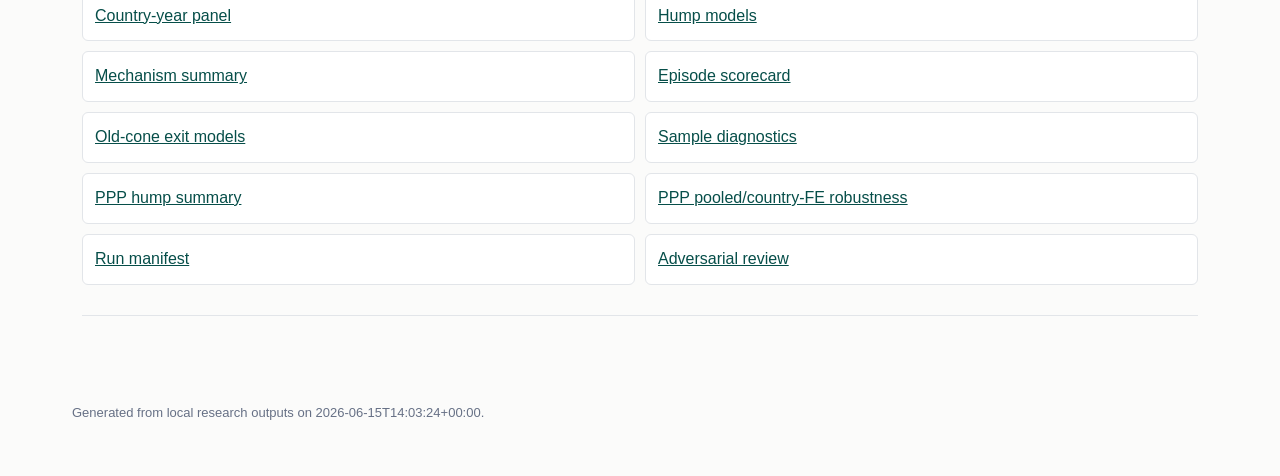
==== commit 92e8933f: "Add world-market concentration decomposition" ====
--- a/cadot-hump.html
+++ b/cadot-hump.html
@@ -10,7 +10,7 @@
   <header class="site-header">
     <div class="header-inner">
       <a class="brand" href="index.html">Trade Concentration Brief</a>
-      <nav aria-label="Primary navigation"><a class="" href="index.html">Overview</a><a class="" href="extension.html">Extending 2001</a><a class="" href="exercise-12.html">Exercise 12</a><a class="" href="imports.html">Import concentration</a><a class="" href="country-size-effect.html">Country size effect</a><a class="" href="growth-effect.html">Growth effect</a><a class="" href="future-growth.html">Future growth</a><a class="" href="partner-stability.html">Partner stability</a><a class="" href="world-gini.html">World Gini</a><a class="active" href="cadot-hump.html">Behind hump</a><a class="" href="contributions.html">Contributions</a><a class="" href="literature.html">Literature</a><a class="" href="methods.html">Methods</a></nav>
+      <nav aria-label="Primary navigation"><a class="" href="index.html">Overview</a><a class="" href="extension.html">Extending 2001</a><a class="" href="exercise-12.html">Exercise 12</a><a class="" href="imports.html">Import concentration</a><a class="" href="country-size-effect.html">Country size effect</a><a class="" href="growth-effect.html">Growth effect</a><a class="" href="future-growth.html">Future growth</a><a class="" href="partner-stability.html">Partner stability</a><a class="" href="world-gini.html">World Gini</a><a class="" href="world-market-baseline.html">World-market baseline</a><a class="active" href="cadot-hump.html">Behind hump</a><a class="" href="contributions.html">Contributions</a><a class="" href="literature.html">Literature</a><a class="" href="methods.html">Methods</a></nav>
     </div>
   </header>
   <main>
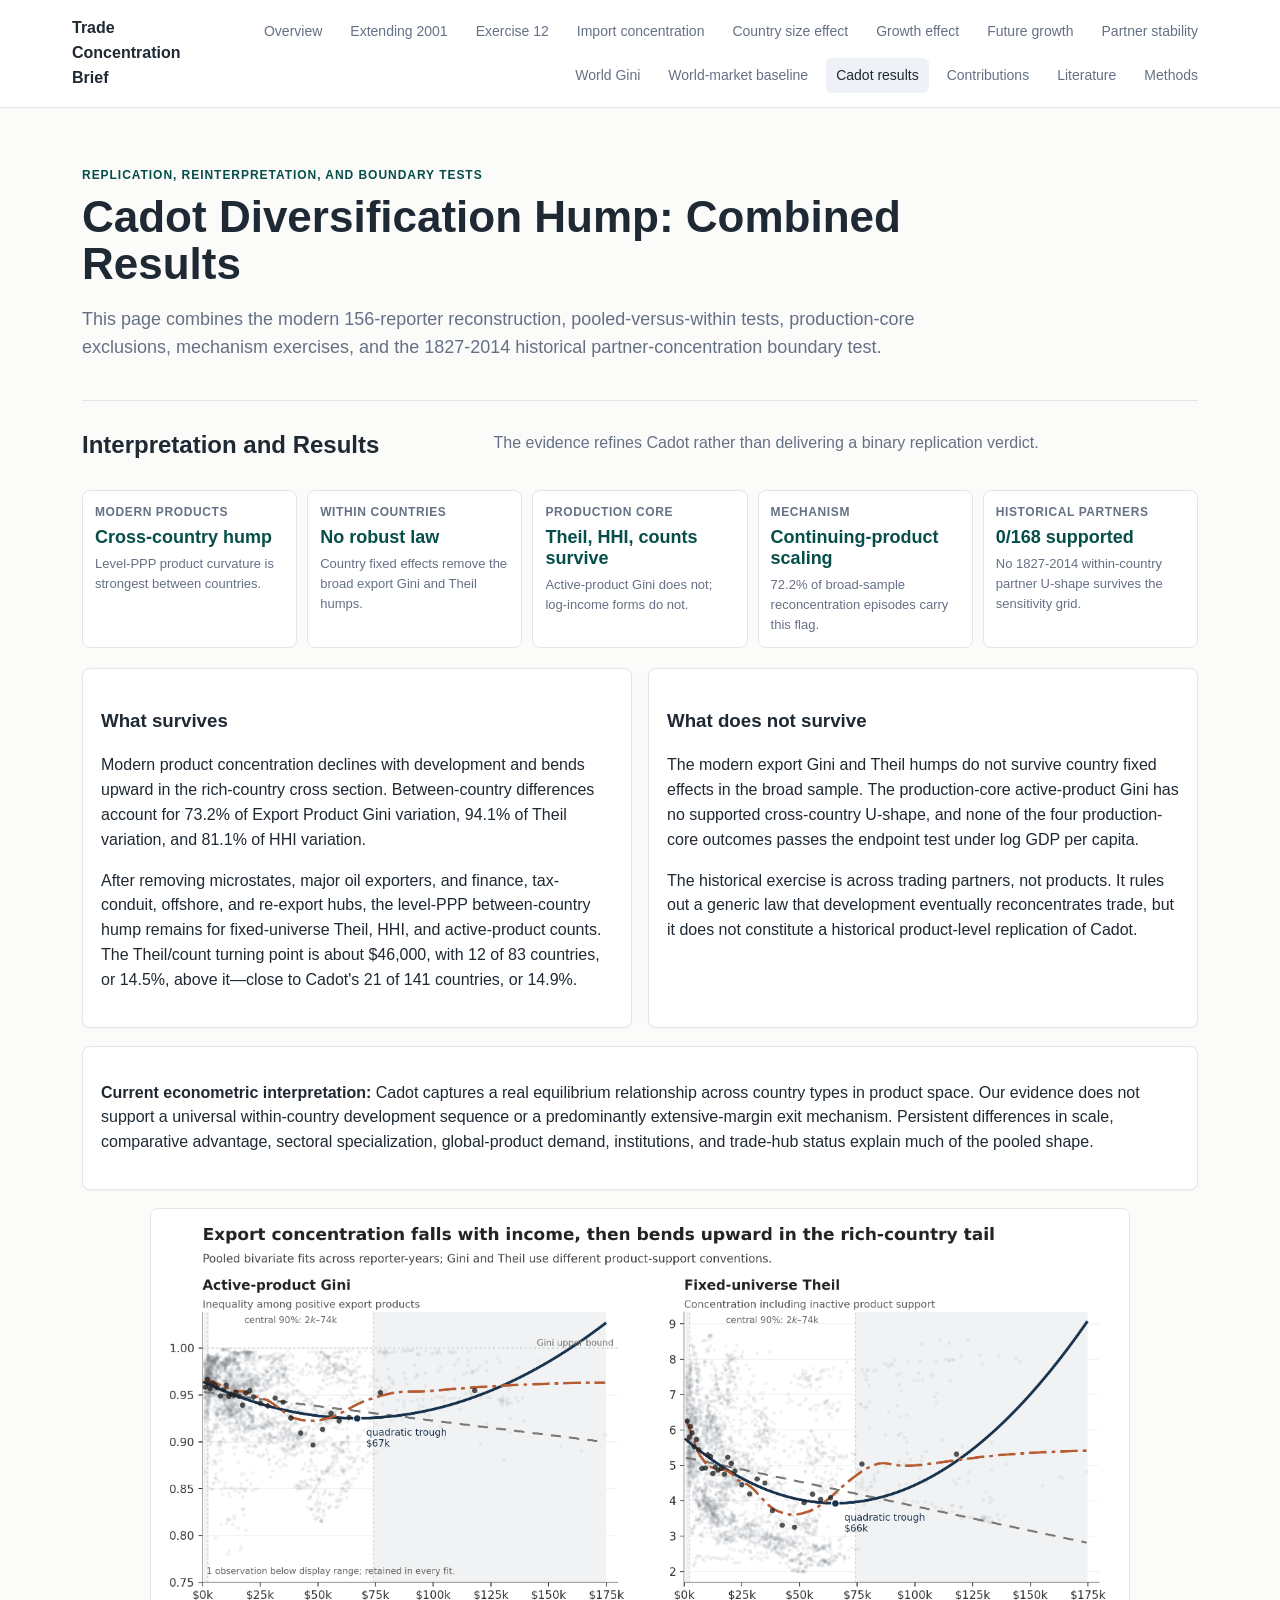
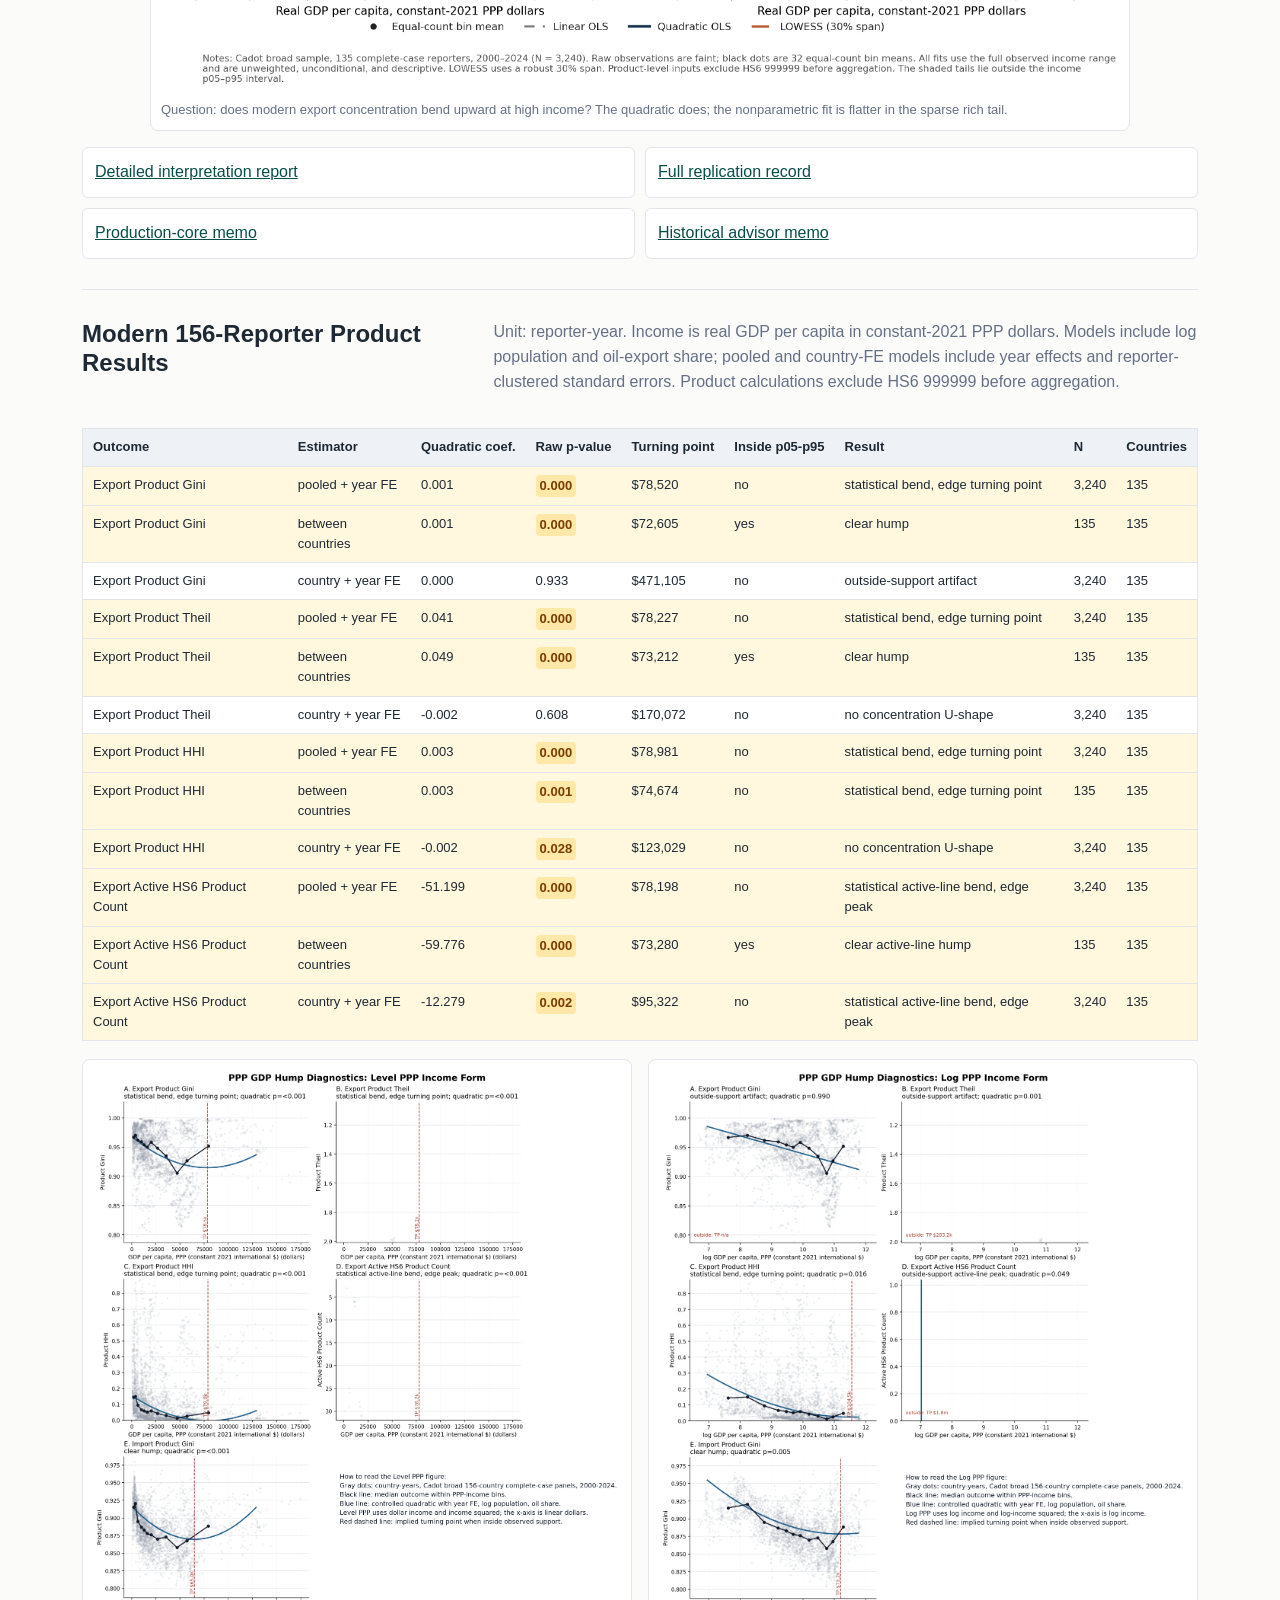
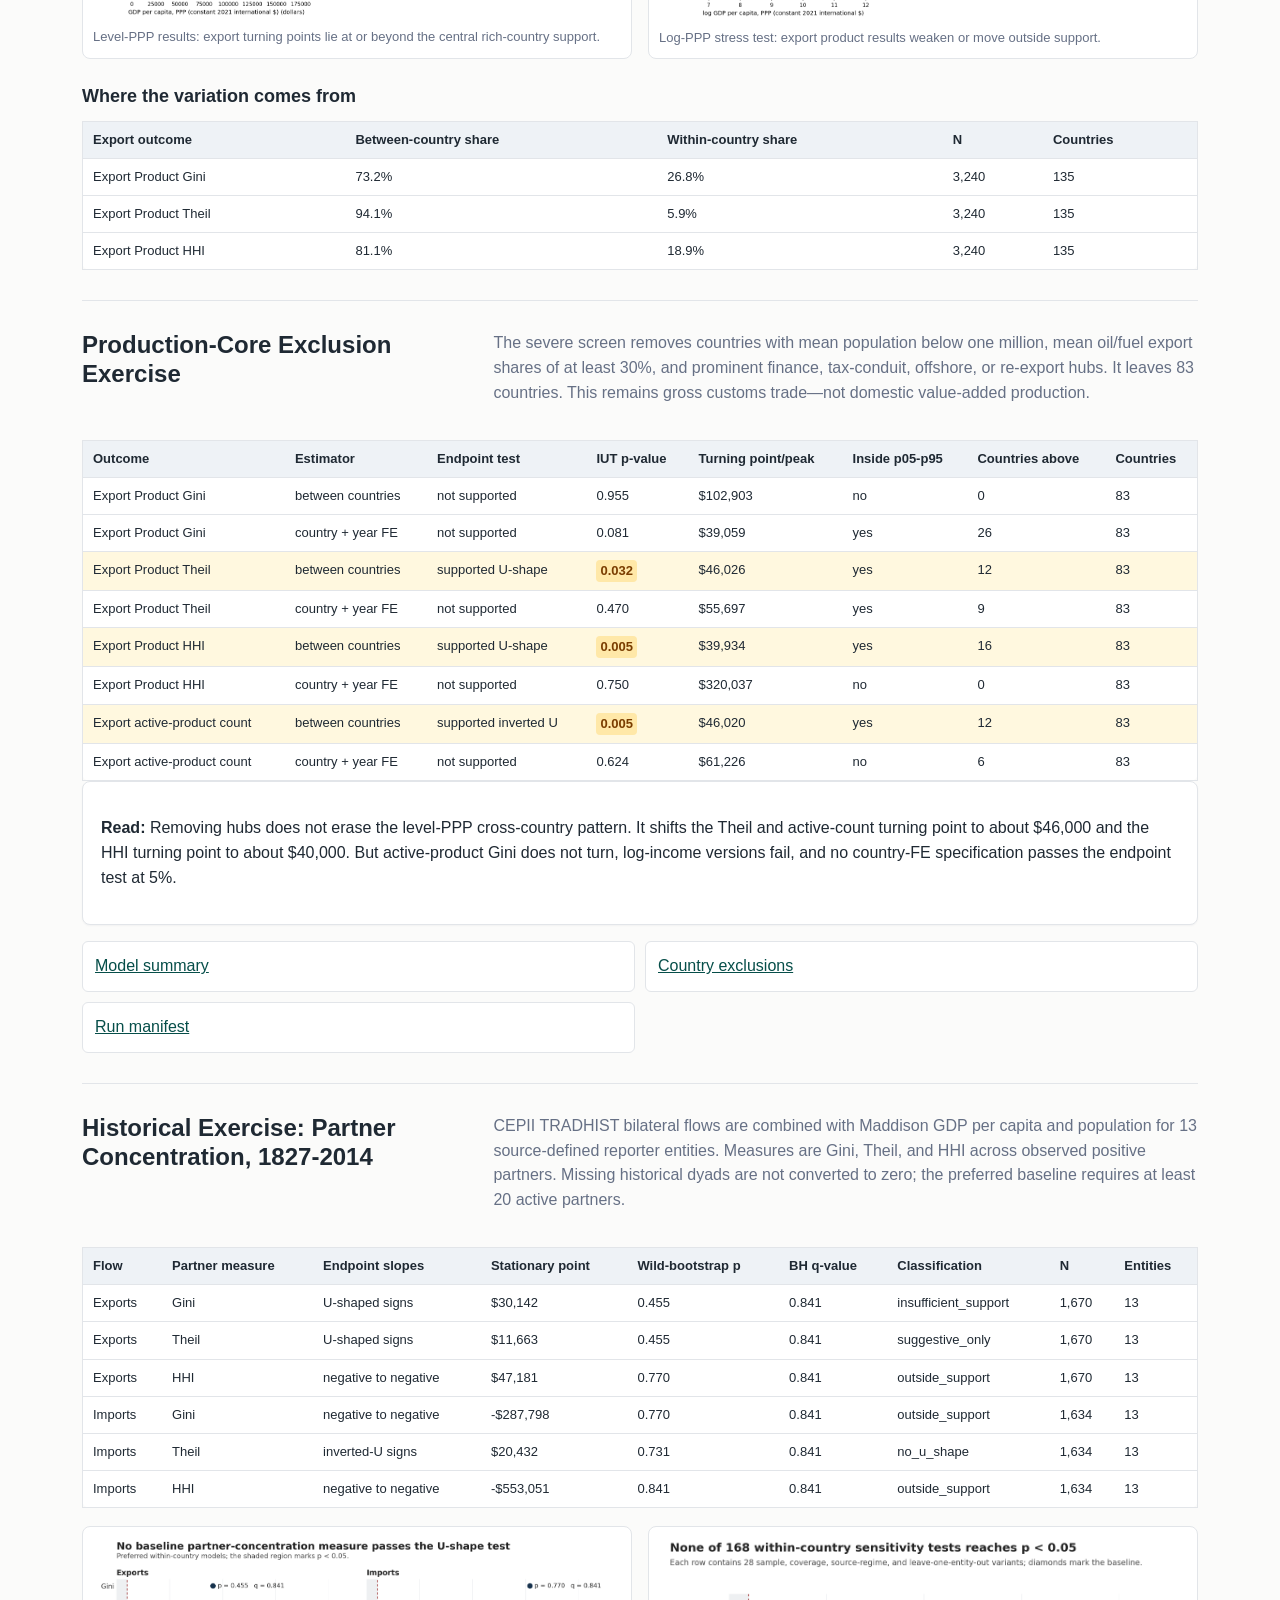
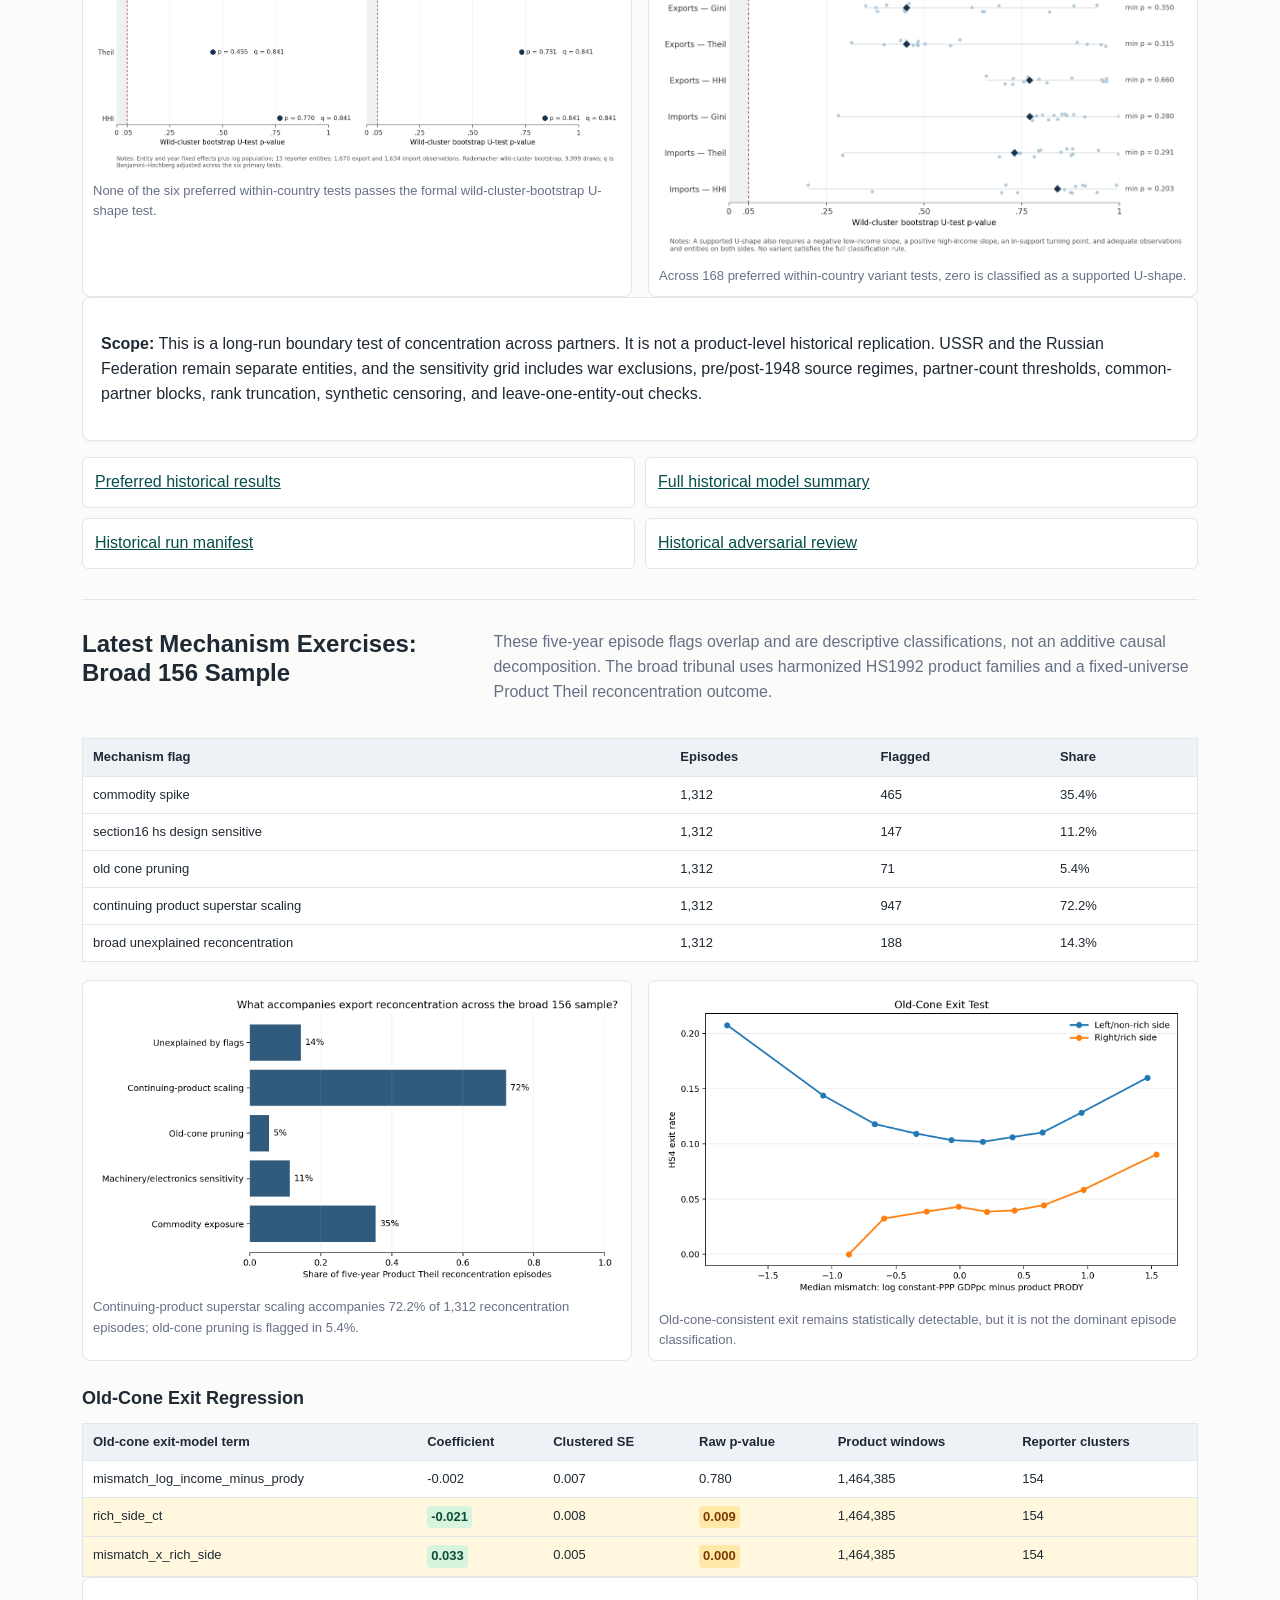
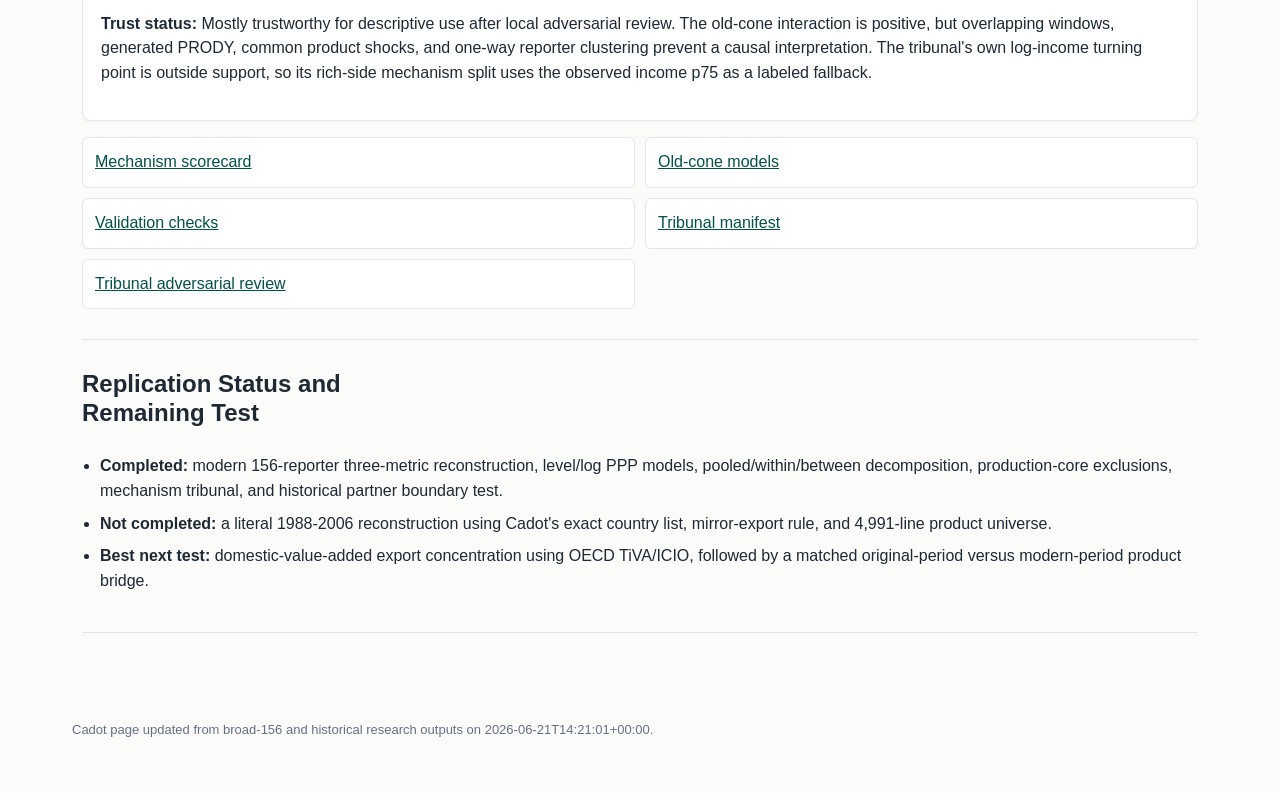
==== commit e3d5abdf: "Update Cadot replication and historical results" ====
--- a/cadot-hump.html
+++ b/cadot-hump.html
@@ -3,144 +3,151 @@
 <head>
   <meta charset="utf-8">
   <meta name="viewport" content="width=device-width, initial-scale=1">
-  <title>Behind the Hump</title>
+  <title>Cadot Replication Results</title>
   <link rel="stylesheet" href="assets/site.css?v=202606151403240000">
 </head>
 <body data-page="cadot-hump">
   <header class="site-header">
     <div class="header-inner">
       <a class="brand" href="index.html">Trade Concentration Brief</a>
-      <nav aria-label="Primary navigation"><a class="" href="index.html">Overview</a><a class="" href="extension.html">Extending 2001</a><a class="" href="exercise-12.html">Exercise 12</a><a class="" href="imports.html">Import concentration</a><a class="" href="country-size-effect.html">Country size effect</a><a class="" href="growth-effect.html">Growth effect</a><a class="" href="future-growth.html">Future growth</a><a class="" href="partner-stability.html">Partner stability</a><a class="" href="world-gini.html">World Gini</a><a class="" href="world-market-baseline.html">World-market baseline</a><a class="active" href="cadot-hump.html">Behind hump</a><a class="" href="contributions.html">Contributions</a><a class="" href="literature.html">Literature</a><a class="" href="methods.html">Methods</a></nav>
+      <nav aria-label="Primary navigation"><a class="" href="index.html">Overview</a><a class="" href="extension.html">Extending 2001</a><a class="" href="exercise-12.html">Exercise 12</a><a class="" href="imports.html">Import concentration</a><a class="" href="country-size-effect.html">Country size effect</a><a class="" href="growth-effect.html">Growth effect</a><a class="" href="future-growth.html">Future growth</a><a class="" href="partner-stability.html">Partner stability</a><a class="" href="world-gini.html">World Gini</a><a class="" href="world-market-baseline.html">World-market baseline</a><a class="active" href="cadot-hump.html">Cadot results</a><a class="" href="contributions.html">Contributions</a><a class="" href="literature.html">Literature</a><a class="" href="methods.html">Methods</a></nav>
     </div>
   </header>
   <main>
 
     <section class="page-title">
-      <div class="eyebrow">Behind the hump</div>
-      <h1>Cadot Hump Mechanism Tribunal</h1>
-      <p>This page reports the Cadot-style hump results and mechanism diagnostics for the rd2 country panel. It separates what Cadot did, what this project did, and which results survive stricter checks.</p>
+      <div class="eyebrow">Replication, reinterpretation, and boundary tests</div>
+      <h1>Cadot Diversification Hump: Combined Results</h1>
+      <p>This page combines the modern 156-reporter reconstruction, pooled-versus-within tests, production-core exclusions, mechanism exercises, and the 1827-2014 historical partner-concentration boundary test.</p>
     </section>
 
-    <section class="section" id="cadot-results-status">
+    <section class="section" id="cadot-interpretation-results">
       <div class="section-heading">
-        <h2>What Cadot Did, What We Did</h2>
-        <p>The table reports the objects being compared. Cadot's benchmark is export diversification over development using HS6 exports and PPP income; our checks use the modern rd2 panel and the project's product-concentration measures.</p>
+        <h2>Interpretation and Results</h2>
+        <p>The evidence refines Cadot rather than delivering a binary replication verdict.</p>
       </div>
-      <div class="table-scroll"><table><thead><tr><th>Check</th><th>Sample</th><th>Income variable</th><th>Model</th><th>Result</th></tr></thead><tbody><tr><td>Cadot, Carrere, Strauss-Kahn</td><td>156 countries, 1988-2006, HS6 exports</td><td>Per-capita GDP at PPP, constant 2005 international dollars</td><td>Quadratic concentration-development curves; pooled OLS in the displayed benchmark</td><td>Export diversification rises then reconcentrates; concentration turning point around PPP $25k-$30k</td></tr><tr><td>Our original tribunal check</td><td>rd2 balanced panel, 55 countries, 2000-2024</td><td>Current-dollar log GNI per capita</td><td>World-Relative Product Gini on log GNI and log GNI squared, controls, year FE, country-clustered SE</td><td>No clean hump: quadratic p-value 0.735; implied turning point outside support</td></tr><tr><td>Our PPP re-run</td><td>Same rd2 balanced panel, same 55 countries and years</td><td>World Bank constant PPP GDP per capita, NY.GDP.PCAP.PP.KD</td><td>Level PPP and log PPP quadratics, controls, year FE, country-clustered SE</td><td>Level PPP restores product concentration U-shapes; log PPP does not restore the export product hump</td></tr></tbody></table></div>
+      <div class="result-ladder">
+        <article><span>Modern products</span><strong>Cross-country hump</strong><p>Level-PPP product curvature is strongest between countries.</p></article>
+        <article><span>Within countries</span><strong>No robust law</strong><p>Country fixed effects remove the broad export Gini and Theil humps.</p></article>
+        <article><span>Production core</span><strong>Theil, HHI, counts survive</strong><p>Active-product Gini does not; log-income forms do not.</p></article>
+        <article><span>Mechanism</span><strong>Continuing-product scaling</strong><p>72.2% of broad-sample reconcentration episodes carry this flag.</p></article>
+        <article><span>Historical partners</span><strong>0/168 supported</strong><p>No 1827-2014 within-country partner U-shape survives the sensitivity grid.</p></article>
+      </div>
+      <div class="interpretation-grid">
+        <article class="note">
+          <h3>What survives</h3>
+          <p>Modern product concentration declines with development and bends upward in the rich-country cross section. Between-country differences account for 73.2% of Export Product Gini variation, 94.1% of Theil variation, and 81.1% of HHI variation.</p>
+          <p>After removing microstates, major oil exporters, and finance, tax-conduit, offshore, and re-export hubs, the level-PPP between-country hump remains for fixed-universe Theil, HHI, and active-product counts. The Theil/count turning point is about $46,000, with 12 of 83 countries, or 14.5%, above it—close to Cadot's 21 of 141 countries, or 14.9%.</p>
+        </article>
+        <article class="note">
+          <h3>What does not survive</h3>
+          <p>The modern export Gini and Theil humps do not survive country fixed effects in the broad sample. The production-core active-product Gini has no supported cross-country U-shape, and none of the four production-core outcomes passes the endpoint test under log GDP per capita.</p>
+          <p>The historical exercise is across trading partners, not products. It rules out a generic law that development eventually reconcentrates trade, but it does not constitute a historical product-level replication of Cadot.</p>
+        </article>
+      </div>
       <div class="note">
-        <p><strong>Issue:</strong> Main issue is still pooled vs country FE. Pooled/year-FE compares countries at different development stages. Country FE asks whether the same country reconcentrates as it gets richer. The PPP hump weakens there, so do not overclaim.</p>
+        <p><strong>Current econometric interpretation:</strong> Cadot captures a real equilibrium relationship across country types in product space. Our evidence does not support a universal within-country development sequence or a predominantly extensive-margin exit mechanism. Persistent differences in scale, comparative advantage, sectoral specialization, global-product demand, institutions, and trade-hub status explain much of the pooled shape.</p>
+      </div>
+      <div class="figure-row full-width">
+        <figure><a class="figure-link" href="assets/figures/cadot_export_gini_theil_fits.png"><img src="assets/figures/cadot_export_gini_theil_fits.png" alt="Export Gini and Theil against real GDP per capita with linear, quadratic, and nonparametric fits"></a><figcaption>Question: does modern export concentration bend upward at high income? The quadratic does; the nonparametric fit is flatter in the sparse rich tail.</figcaption></figure>
+      </div>
+      <div class="download-grid compact-downloads">
+        <a href="assets/downloads/cadot_final_interpretation_report.md">Detailed interpretation report</a>
+        <a href="assets/downloads/cadot-replication.md">Full replication record</a>
+        <a href="assets/downloads/cadot_production_core_sensitivity.md">Production-core memo</a>
+        <a href="assets/downloads/historical_partner_concentration_advisor_memo.md">Historical advisor memo</a>
       </div>
     </section>
 
-    <section class="section" id="cadot-ppp-results">
+    <section class="section" id="cadot-modern-156-results">
       <div class="section-heading">
-        <h2>PPP GDP Hump Results</h2>
-        <p>All rows use rd2 countries, 2000-2024, log population, oil export share, year fixed effects, and reporter-country clustered standard errors. Product outcomes use the HS6 999999 exclusion rule; partner outcomes use the partner-total convention.</p>
+        <h2>Modern 156-Reporter Product Results</h2>
+        <p>Unit: reporter-year. Income is real GDP per capita in constant-2021 PPP dollars. Models include log population and oil-export share; pooled and country-FE models include year effects and reporter-clustered standard errors. Product calculations exclude HS6 999999 before aggregation.</p>
       </div>
-      <div class="table-scroll"><table><thead><tr><th>Outcome</th><th>Income form</th><th>Quadratic coef.</th><th>p-value</th><th>Turning point</th><th>Inside p05-p95</th><th>Verdict</th><th>N</th><th>Countries</th></tr></thead><tbody><tr class="sig-row"><td>Export World-Relative Product Gini</td><td>level_ppp</td><td><strong class="sig-coef">0.005</strong></td><td><strong class="sig-pvalue">0.000</strong></td><td>$78,574</td><td>True</td><td>clear hump</td><td>1,375</td><td>55</td></tr><tr><td>Export World-Relative Product Gini</td><td>log_ppp</td><td>-0.007</td><td>0.253</td><td>$29</td><td>False</td><td>no concentration U-shape</td><td>1,375</td><td>55</td></tr><tr class="sig-row"><td>Export Product Gini</td><td>level_ppp</td><td><strong class="sig-coef">0.001</strong></td><td><strong class="sig-pvalue">0.000</strong></td><td>$75,806</td><td>True</td><td>clear hump</td><td>1,375</td><td>55</td></tr><tr><td>Export Product Gini</td><td>log_ppp</td><td>-0.000</td><td>0.797</td><td>$0</td><td>False</td><td>no concentration U-shape</td><td>1,375</td><td>55</td></tr><tr class="sig-row"><td>Import Product Gini</td><td>level_ppp</td><td><strong class="sig-coef">0.001</strong></td><td><strong class="sig-pvalue">0.000</strong></td><td>$64,504</td><td>True</td><td>clear hump</td><td>1,375</td><td>55</td></tr><tr><td>Import Product Gini</td><td>log_ppp</td><td>0.004</td><td>0.060</td><td>$100,182</td><td>False</td><td>no clean hump</td><td>1,375</td><td>55</td></tr><tr><td>Export Partner Gini</td><td>level_ppp</td><td>-0.000</td><td>0.978</td><td>$1.7M</td><td>False</td><td>no concentration U-shape</td><td>1,375</td><td>55</td></tr><tr class="sig-row"><td>Export Partner Gini</td><td>log_ppp</td><td><strong class="sig-coef">0.005</strong></td><td><strong class="sig-pvalue">0.007</strong></td><td>$10,744</td><td>True</td><td>clear hump</td><td>1,375</td><td>55</td></tr><tr><td>Import Partner Gini</td><td>level_ppp</td><td>0.000</td><td>0.867</td><td>-$391,592</td><td>False</td><td>outside-support artifact</td><td>1,375</td><td>55</td></tr><tr><td>Import Partner Gini</td><td>log_ppp</td><td>0.003</td><td>0.149</td><td>$5,077</td><td>True</td><td>no clean hump</td><td>1,375</td><td>55</td></tr></tbody></table></div>
+      <div class="table-scroll"><table><thead><tr><th>Outcome</th><th>Estimator</th><th>Quadratic coef.</th><th>Raw p-value</th><th>Turning point</th><th>Inside p05-p95</th><th>Result</th><th>N</th><th>Countries</th></tr></thead><tbody><tr class="sig-row"><td>Export Product Gini</td><td>pooled + year FE</td><td>0.001</td><td><strong class="sig-pvalue">0.000</strong></td><td>$78,520</td><td>no</td><td>statistical bend, edge turning point</td><td>3,240</td><td>135</td></tr><tr class="sig-row"><td>Export Product Gini</td><td>between countries</td><td>0.001</td><td><strong class="sig-pvalue">0.000</strong></td><td>$72,605</td><td>yes</td><td>clear hump</td><td>135</td><td>135</td></tr><tr><td>Export Product Gini</td><td>country + year FE</td><td>0.000</td><td>0.933</td><td>$471,105</td><td>no</td><td>outside-support artifact</td><td>3,240</td><td>135</td></tr><tr class="sig-row"><td>Export Product Theil</td><td>pooled + year FE</td><td>0.041</td><td><strong class="sig-pvalue">0.000</strong></td><td>$78,227</td><td>no</td><td>statistical bend, edge turning point</td><td>3,240</td><td>135</td></tr><tr class="sig-row"><td>Export Product Theil</td><td>between countries</td><td>0.049</td><td><strong class="sig-pvalue">0.000</strong></td><td>$73,212</td><td>yes</td><td>clear hump</td><td>135</td><td>135</td></tr><tr><td>Export Product Theil</td><td>country + year FE</td><td>-0.002</td><td>0.608</td><td>$170,072</td><td>no</td><td>no concentration U-shape</td><td>3,240</td><td>135</td></tr><tr class="sig-row"><td>Export Product HHI</td><td>pooled + year FE</td><td>0.003</td><td><strong class="sig-pvalue">0.000</strong></td><td>$78,981</td><td>no</td><td>statistical bend, edge turning point</td><td>3,240</td><td>135</td></tr><tr class="sig-row"><td>Export Product HHI</td><td>between countries</td><td>0.003</td><td><strong class="sig-pvalue">0.001</strong></td><td>$74,674</td><td>no</td><td>statistical bend, edge turning point</td><td>135</td><td>135</td></tr><tr class="sig-row"><td>Export Product HHI</td><td>country + year FE</td><td>-0.002</td><td><strong class="sig-pvalue">0.028</strong></td><td>$123,029</td><td>no</td><td>no concentration U-shape</td><td>3,240</td><td>135</td></tr><tr class="sig-row"><td>Export Active HS6 Product Count</td><td>pooled + year FE</td><td>-51.199</td><td><strong class="sig-pvalue">0.000</strong></td><td>$78,198</td><td>no</td><td>statistical active-line bend, edge peak</td><td>3,240</td><td>135</td></tr><tr class="sig-row"><td>Export Active HS6 Product Count</td><td>between countries</td><td>-59.776</td><td><strong class="sig-pvalue">0.000</strong></td><td>$73,280</td><td>yes</td><td>clear active-line hump</td><td>135</td><td>135</td></tr><tr class="sig-row"><td>Export Active HS6 Product Count</td><td>country + year FE</td><td>-12.279</td><td><strong class="sig-pvalue">0.002</strong></td><td>$95,322</td><td>no</td><td>statistical active-line bend, edge peak</td><td>3,240</td><td>135</td></tr></tbody></table></div>
       <div class="figure-row">
-        <figure><a class="figure-link" href="assets/figures/cadot_ppp_hump_level.png"><img src="assets/figures/cadot_ppp_hump_level.png" alt="PPP hump diagnostics using level PPP GDP per capita"></a><figcaption>Level PPP GDP per-capita diagnostics.</figcaption></figure>
-        <figure><a class="figure-link" href="assets/figures/cadot_ppp_hump_log.png"><img src="assets/figures/cadot_ppp_hump_log.png" alt="PPP hump diagnostics using log PPP GDP per capita"></a><figcaption>Log PPP GDP per-capita diagnostics.</figcaption></figure>
+        <figure><a class="figure-link" href="assets/figures/cadot_broad_ppp_hump_level.png"><img src="assets/figures/cadot_broad_ppp_hump_level.png" alt="Broad 156 level-PPP concentration curves"></a><figcaption>Level-PPP results: export turning points lie at or beyond the central rich-country support.</figcaption></figure>
+        <figure><a class="figure-link" href="assets/figures/cadot_broad_ppp_hump_log.png"><img src="assets/figures/cadot_broad_ppp_hump_log.png" alt="Broad 156 log-PPP concentration curves"></a><figcaption>Log-PPP stress test: export product results weaken or move outside support.</figcaption></figure>
+      </div>
+      <h3 class="subsection-title">Where the variation comes from</h3>
+      <div class="table-scroll"><table><thead><tr><th>Export outcome</th><th>Between-country share</th><th>Within-country share</th><th>N</th><th>Countries</th></tr></thead><tbody><tr><td>Export Product Gini</td><td>73.2%</td><td>26.8%</td><td>3,240</td><td>135</td></tr><tr><td>Export Product Theil</td><td>94.1%</td><td>5.9%</td><td>3,240</td><td>135</td></tr><tr><td>Export Product HHI</td><td>81.1%</td><td>18.9%</td><td>3,240</td><td>135</td></tr></tbody></table></div>
+    </section>
+
+    <section class="section" id="cadot-production-core">
+      <div class="section-heading">
+        <h2>Production-Core Exclusion Exercise</h2>
+        <p>The severe screen removes countries with mean population below one million, mean oil/fuel export shares of at least 30%, and prominent finance, tax-conduit, offshore, or re-export hubs. It leaves 83 countries. This remains gross customs trade—not domestic value-added production.</p>
+      </div>
+      <div class="table-scroll"><table><thead><tr><th>Outcome</th><th>Estimator</th><th>Endpoint test</th><th>IUT p-value</th><th>Turning point/peak</th><th>Inside p05-p95</th><th>Countries above</th><th>Countries</th></tr></thead><tbody><tr><td>Export Product Gini</td><td>between countries</td><td>not supported</td><td>0.955</td><td>$102,903</td><td>no</td><td>0</td><td>83</td></tr><tr><td>Export Product Gini</td><td>country + year FE</td><td>not supported</td><td>0.081</td><td>$39,059</td><td>yes</td><td>26</td><td>83</td></tr><tr class="sig-row"><td>Export Product Theil</td><td>between countries</td><td>supported U-shape</td><td><strong class="sig-pvalue">0.032</strong></td><td>$46,026</td><td>yes</td><td>12</td><td>83</td></tr><tr><td>Export Product Theil</td><td>country + year FE</td><td>not supported</td><td>0.470</td><td>$55,697</td><td>yes</td><td>9</td><td>83</td></tr><tr class="sig-row"><td>Export Product HHI</td><td>between countries</td><td>supported U-shape</td><td><strong class="sig-pvalue">0.005</strong></td><td>$39,934</td><td>yes</td><td>16</td><td>83</td></tr><tr><td>Export Product HHI</td><td>country + year FE</td><td>not supported</td><td>0.750</td><td>$320,037</td><td>no</td><td>0</td><td>83</td></tr><tr class="sig-row"><td>Export active-product count</td><td>between countries</td><td>supported inverted U</td><td><strong class="sig-pvalue">0.005</strong></td><td>$46,020</td><td>yes</td><td>12</td><td>83</td></tr><tr><td>Export active-product count</td><td>country + year FE</td><td>not supported</td><td>0.624</td><td>$61,226</td><td>no</td><td>6</td><td>83</td></tr></tbody></table></div>
+      <div class="note">
+        <p><strong>Read:</strong> Removing hubs does not erase the level-PPP cross-country pattern. It shifts the Theil and active-count turning point to about $46,000 and the HHI turning point to about $40,000. But active-product Gini does not turn, log-income versions fail, and no country-FE specification passes the endpoint test at 5%.</p>
+      </div>
+      <div class="download-grid compact-downloads">
+        <a href="assets/downloads/cadot_production_core_model_summary.csv">Model summary</a>
+        <a href="assets/downloads/cadot_production_core_country_classification.csv">Country exclusions</a>
+        <a href="assets/downloads/cadot_production_core_manifest.json">Run manifest</a>
       </div>
     </section>
 
-    <section class="section" id="cadot-pooled-country-fe">
+    <section class="section" id="cadot-historical-partners">
       <div class="section-heading">
-        <h2>Pooled Versus Country-FE Robustness</h2>
-        <p>The pooled/year-FE rows compare countries at different income levels within a year. The country/year-FE rows compare each country to itself over time.</p>
+        <h2>Historical Exercise: Partner Concentration, 1827-2014</h2>
+        <p>CEPII TRADHIST bilateral flows are combined with Maddison GDP per capita and population for 13 source-defined reporter entities. Measures are Gini, Theil, and HHI across observed positive partners. Missing historical dyads are not converted to zero; the preferred baseline requires at least 20 active partners.</p>
       </div>
-      <div class="table-scroll"><table><thead><tr><th>Outcome</th><th>Income form</th><th>Specification</th><th>Quadratic coef.</th><th>p-value</th><th>Turning point</th><th>Inside p05-p95</th><th>N</th><th>Countries</th><th>Status</th></tr></thead><tbody><tr class="sig-row"><td>Export World-Relative Product Gini</td><td>level_ppp</td><td>pooled_year_fe</td><td><strong class="sig-coef">0.005</strong></td><td><strong class="sig-pvalue">0.000</strong></td><td>$78,574</td><td>True</td><td>1,375</td><td>55</td><td>ok</td></tr><tr><td>Export World-Relative Product Gini</td><td>log_ppp</td><td>pooled_year_fe</td><td>-0.007</td><td>0.253</td><td>$29</td><td>False</td><td>1,375</td><td>55</td><td>ok</td></tr><tr class="sig-row"><td>Export World-Relative Product Gini</td><td>level_ppp</td><td>country_year_fe</td><td><strong class="sig-coef">0.002</strong></td><td><strong class="sig-pvalue">0.007</strong></td><td>$88,450</td><td>False</td><td>1,375</td><td>55</td><td>ok</td></tr><tr><td>Export World-Relative Product Gini</td><td>log_ppp</td><td>country_year_fe</td><td>0.005</td><td>0.301</td><td>$2.6M</td><td>False</td><td>1,375</td><td>55</td><td>ok</td></tr><tr class="sig-row"><td>Export Product Gini</td><td>level_ppp</td><td>pooled_year_fe</td><td><strong class="sig-coef">0.001</strong></td><td><strong class="sig-pvalue">0.000</strong></td><td>$75,806</td><td>True</td><td>1,375</td><td>55</td><td>ok</td></tr><tr><td>Export Product Gini</td><td>log_ppp</td><td>pooled_year_fe</td><td>-0.000</td><td>0.797</td><td>$0</td><td>False</td><td>1,375</td><td>55</td><td>ok</td></tr><tr><td>Export Product Gini</td><td>level_ppp</td><td>country_year_fe</td><td>0.000</td><td>0.068</td><td>$61,678</td><td>True</td><td>1,375</td><td>55</td><td>ok</td></tr><tr><td>Export Product Gini</td><td>log_ppp</td><td>country_year_fe</td><td>0.004</td><td>0.067</td><td>$57,399</td><td>True</td><td>1,375</td><td>55</td><td>ok</td></tr><tr class="sig-row"><td>Import Product Gini</td><td>level_ppp</td><td>pooled_year_fe</td><td><strong class="sig-coef">0.001</strong></td><td><strong class="sig-pvalue">0.000</strong></td><td>$64,504</td><td>True</td><td>1,375</td><td>55</td><td>ok</td></tr><tr><td>Import Product Gini</td><td>log_ppp</td><td>pooled_year_fe</td><td>0.004</td><td>0.060</td><td>$100,182</td><td>False</td><td>1,375</td><td>55</td><td>ok</td></tr><tr><td>Import Product Gini</td><td>level_ppp</td><td>country_year_fe</td><td>0.000</td><td>0.214</td><td>$18,554</td><td>True</td><td>1,375</td><td>55</td><td>ok</td></tr><tr class="sig-row"><td>Import Product Gini</td><td>log_ppp</td><td>country_year_fe</td><td><strong class="sig-coef">0.008</strong></td><td><strong class="sig-pvalue">0.001</strong></td><td>$26,710</td><td>True</td><td>1,375</td><td>55</td><td>ok</td></tr><tr><td>Export Partner Gini</td><td>level_ppp</td><td>pooled_year_fe</td><td>-0.000</td><td>0.978</td><td>$1.7M</td><td>False</td><td>1,375</td><td>55</td><td>ok</td></tr><tr class="sig-row"><td>Export Partner Gini</td><td>log_ppp</td><td>pooled_year_fe</td><td><strong class="sig-coef">0.005</strong></td><td><strong class="sig-pvalue">0.007</strong></td><td>$10,744</td><td>True</td><td>1,375</td><td>55</td><td>ok</td></tr><tr><td>Export Partner Gini</td><td>level_ppp</td><td>country_year_fe</td><td>0.000</td><td>0.824</td><td>-$47,810</td><td>False</td><td>1,375</td><td>55</td><td>ok</td></tr><tr><td>Export Partner Gini</td><td>log_ppp</td><td>country_year_fe</td><td>0.003</td><td>0.437</td><td>$12,145</td><td>True</td><td>1,375</td><td>55</td><td>ok</td></tr><tr><td>Import Partner Gini</td><td>level_ppp</td><td>pooled_year_fe</td><td>0.000</td><td>0.867</td><td>-$391,592</td><td>False</td><td>1,375</td><td>55</td><td>ok</td></tr><tr><td>Import Partner Gini</td><td>log_ppp</td><td>pooled_year_fe</td><td>0.003</td><td>0.149</td><td>$5,077</td><td>True</td><td>1,375</td><td>55</td><td>ok</td></tr><tr><td>Import Partner Gini</td><td>level_ppp</td><td>country_year_fe</td><td>-0.000</td><td>0.356</td><td>$88,670</td><td>False</td><td>1,375</td><td>55</td><td>ok</td></tr><tr><td>Import Partner Gini</td><td>log_ppp</td><td>country_year_fe</td><td>-0.002</td><td>0.586</td><td>$801,806</td><td>False</td><td>1,375</td><td>55</td><td>ok</td></tr></tbody></table></div>
-    </section>
-
-    <section class="section" id="tribunal-answer">
-      <div class="section-heading">
-        <h2>Answer in One Screen</h2>
-        <p>The balanced world-relative panel keeps <strong>0</strong> rd2 countries over 2000-2024. Using current-dollar GNI keeps the intended <strong>0</strong>-country panel; constant-2015 GNI would reduce it to <strong>0</strong>.</p>
+      <div class="table-scroll"><table><thead><tr><th>Flow</th><th>Partner measure</th><th>Endpoint slopes</th><th>Stationary point</th><th>Wild-bootstrap p</th><th>BH q-value</th><th>Classification</th><th>N</th><th>Entities</th></tr></thead><tbody><tr><td>Exports</td><td>Gini</td><td>U-shaped signs</td><td>$30,142</td><td>0.455</td><td>0.841</td><td>insufficient_support</td><td>1,670</td><td>13</td></tr><tr><td>Exports</td><td>Theil</td><td>U-shaped signs</td><td>$11,663</td><td>0.455</td><td>0.841</td><td>suggestive_only</td><td>1,670</td><td>13</td></tr><tr><td>Exports</td><td>HHI</td><td>negative to negative</td><td>$47,181</td><td>0.770</td><td>0.841</td><td>outside_support</td><td>1,670</td><td>13</td></tr><tr><td>Imports</td><td>Gini</td><td>negative to negative</td><td>-$287,798</td><td>0.770</td><td>0.841</td><td>outside_support</td><td>1,634</td><td>13</td></tr><tr><td>Imports</td><td>Theil</td><td>inverted-U signs</td><td>$20,432</td><td>0.731</td><td>0.841</td><td>no_u_shape</td><td>1,634</td><td>13</td></tr><tr><td>Imports</td><td>HHI</td><td>negative to negative</td><td>-$553,051</td><td>0.841</td><td>0.841</td><td>outside_support</td><td>1,634</td><td>13</td></tr></tbody></table></div>
+      <div class="figure-row">
+        <figure><a class="figure-link" href="assets/figures/cadot_historical_baseline_u_shape.png"><img src="assets/figures/cadot_historical_baseline_u_shape.png" alt="Historical partner concentration baseline U-shape tests"></a><figcaption>None of the six preferred within-country tests passes the formal wild-cluster-bootstrap U-shape test.</figcaption></figure>
+        <figure><a class="figure-link" href="assets/figures/cadot_historical_sensitivity.png"><img src="assets/figures/cadot_historical_sensitivity.png" alt="Historical partner concentration sensitivity U-shape tests"></a><figcaption>Across 168 preferred within-country variant tests, zero is classified as a supported U-shape.</figcaption></figure>
       </div>
-      <ul class="callout-list">
-        <li>The preferred World-Relative Product Gini quadratic does <strong>not</strong> deliver a clean within-sample Cadot-style turning point; the implied turning point is outside the observed income support.</li>
-        <li>Among <strong>472</strong> five-year reconcentration episodes, the scorecard most often flags continuing-product scaling, then commodity and HS-design sensitivity.</li>
-        <li>The old-cone test is positive but should be read cautiously: mismatch x rich-side coefficient is <strong>0.023</strong> with p-value <strong>0.001</strong>.</li>
-        <li>Cadot-style reconcentration is consistent with structural exit only if the old-cone tests pass; the page reports those tests but does not treat them as causal proof.</li>
-      </ul>
-      <div class="figure-row">
-        <figure><a class="figure-link" href="assets/figures/cadot_hump_curve.png"><img src="assets/figures/cadot_hump_curve.png" alt="World-relative Product Gini against GNI per capita"></a><figcaption>Hump curve check using current-dollar GNI per capita and World-Relative Product Gini.</figcaption></figure>
-        <figure><a class="figure-link" href="assets/figures/cadot_mechanism_scorecard.png"><img src="assets/figures/cadot_mechanism_scorecard.png" alt="Mechanism scorecard shares"></a><figcaption>Share of reconcentration episodes flagged by mechanism.</figcaption></figure>
+      <div class="note">
+        <p><strong>Scope:</strong> This is a long-run boundary test of concentration across partners. It is not a product-level historical replication. USSR and the Russian Federation remain separate entities, and the sensitivity grid includes war exclusions, pre/post-1948 source regimes, partner-count thresholds, common-partner blocks, rank truncation, synthetic censoring, and leave-one-entity-out checks.</p>
       </div>
-      <div class="figure-row">
-        <figure><a class="figure-link" href="assets/figures/cadot_mechanical_robustness_ladder.png"><img src="assets/figures/cadot_mechanical_robustness_ladder.png" alt="Mechanical robustness ladder"></a><figcaption>Quadratic coefficient under HS-design, Section 16, HS4/HS2, and commodity variants.</figcaption></figure>
-        <figure><a class="figure-link" href="assets/figures/cadot_old_cone_exit_plot.png"><img src="assets/figures/cadot_old_cone_exit_plot.png" alt="Old-cone exit rates by mismatch"></a><figcaption>Exit rates by mismatch decile on the rich and non-rich side of the fixed threshold.</figcaption></figure>
+      <div class="download-grid compact-downloads">
+        <a href="assets/downloads/historical_partner_preferred_within_results.csv">Preferred historical results</a>
+        <a href="assets/downloads/historical_partner_cadot_model_summary.csv">Full historical model summary</a>
+        <a href="assets/downloads/historical_partner_concentration_run_manifest.json">Historical run manifest</a>
+        <a href="assets/downloads/historical_partner_concentration_adversarial_review.md">Historical adversarial review</a>
       </div>
     </section>
 
-    <section class="section" id="cadot-hump-spec">
+    <section class="section" id="cadot-latest-mechanisms">
       <div class="section-heading">
-        <h2>Development Hump Specification</h2>
-        <p>Country-year OLS with year fixed effects and country-clustered or two-way clustered SEs. The preferred table below uses current-dollar log GNI per capita, log population, and oil export share controls.</p>
+        <h2>Latest Mechanism Exercises: Broad 156 Sample</h2>
+        <p>These five-year episode flags overlap and are descriptive classifications, not an additive causal decomposition. The broad tribunal uses harmonized HS1992 product families and a fixed-universe Product Theil reconcentration outcome.</p>
       </div>
-      <div class="equation-card">
-        <h4>Descriptive hump model</h4>
-        <div class="math-line">Concentration<sub>ct</sub> = &beta;<sub>1</sub> logGNIpc<sub>ct</sub> + &beta;<sub>2</sub> logGNIpc<sub>ct</sub><sup>2</sup> + controls<sub>ct</sub> + year FE + &epsilon;<sub>ct</sub></div>
+      <div class="table-scroll"><table><thead><tr><th>Mechanism flag</th><th>Episodes</th><th>Flagged</th><th>Share</th></tr></thead><tbody><tr><td>commodity spike</td><td>1,312</td><td>465</td><td>35.4%</td></tr><tr><td>section16 hs design sensitive</td><td>1,312</td><td>147</td><td>11.2%</td></tr><tr><td>old cone pruning</td><td>1,312</td><td>71</td><td>5.4%</td></tr><tr><td>continuing product superstar scaling</td><td>1,312</td><td>947</td><td>72.2%</td></tr><tr><td>broad unexplained reconcentration</td><td>1,312</td><td>188</td><td>14.3%</td></tr></tbody></table></div>
+      <div class="figure-row">
+        <figure><a class="figure-link" href="assets/figures/cadot_broad_mechanism_scorecard.png"><img src="assets/figures/cadot_broad_mechanism_scorecard.png" alt="Broad 156 Cadot mechanism scorecard"></a><figcaption>Continuing-product superstar scaling accompanies 72.2% of 1,312 reconcentration episodes; old-cone pruning is flagged in 5.4%.</figcaption></figure>
+        <figure><a class="figure-link" href="assets/figures/cadot_broad_old_cone_exit.png"><img src="assets/figures/cadot_broad_old_cone_exit.png" alt="Broad 156 old-cone product exit evidence"></a><figcaption>Old-cone-consistent exit remains statistically detectable, but it is not the dominant episode classification.</figcaption></figure>
       </div>
-      <div class="table-scroll"><table><thead><tr><th>Term</th><th>Coefficient</th><th>SE</th><th>p-value</th><th>Implied turning point</th><th>N</th><th>Countries</th></tr></thead><tbody><tr><td>log_income_pc</td><td>0.046</td><td>0.110</td><td>0.676</td><td>n/a</td><td>1,375</td><td>55</td></tr><tr><td>log_income_pc_sq</td><td>-0.007</td><td>0.006</td><td>0.253</td><td>n/a</td><td>1,375</td><td>55</td></tr><tr class="sig-row"><td>log_population</td><td><strong class="sig-coef">-0.048</strong></td><td>0.006</td><td><strong class="sig-pvalue">0.000</strong></td><td>n/a</td><td>1,375</td><td>55</td></tr><tr><td>oil_export_share</td><td>0.097</td><td>0.049</td><td>0.054</td><td>n/a</td><td>1,375</td><td>55</td></tr></tbody></table></div>
-      <h3 class="subsection-title">Sample Diagnostics</h3>
-      <div class="table-scroll"><table><thead><tr><th>Sample diagnostic</th><th>Required controls</th><th>Balanced countries</th><th>Rows</th><th>Rows after nonmissing controls</th></tr></thead><tbody><tr><td>world_relative_only</td><td>none</td><td>55</td><td>1,375</td><td>1,375</td></tr><tr><td>constant_ppp_population_oil</td><td>log_income_pc,log_population,oil_export_share</td><td>55</td><td>1,375</td><td>1,375</td></tr><tr><td>legacy_current_gni_population_oil</td><td>log_gni_per_capita_current_usd,log_population,oil_export_share</td><td>55</td><td>1,375</td><td>1,375</td></tr><tr><td>legacy_constant_2015_gni_population_oil</td><td>log_gni_per_capita_constant_2015_usd,log_population,oil_export_share</td><td>40</td><td>1,000</td><td>1,212</td></tr><tr><td>main_constant_ppp_outcomes</td><td>log_income_pc,log_population,oil_export_share,world_relative_product_gini</td><td>55</td><td>1,375</td><td>1,375</td></tr></tbody></table></div>
+      <h3 class="subsection-title">Old-Cone Exit Regression</h3>
+      <div class="table-scroll"><table><thead><tr><th>Old-cone exit-model term</th><th>Coefficient</th><th>Clustered SE</th><th>Raw p-value</th><th>Product windows</th><th>Reporter clusters</th></tr></thead><tbody><tr><td>mismatch_log_income_minus_prody</td><td>-0.002</td><td>0.007</td><td>0.780</td><td>1,464,385</td><td>154</td></tr><tr class="sig-row"><td>rich_side_ct</td><td><strong class="sig-coef">-0.021</strong></td><td>0.008</td><td><strong class="sig-pvalue">0.009</strong></td><td>1,464,385</td><td>154</td></tr><tr class="sig-row"><td>mismatch_x_rich_side</td><td><strong class="sig-coef">0.033</strong></td><td>0.005</td><td><strong class="sig-pvalue">0.000</strong></td><td>1,464,385</td><td>154</td></tr></tbody></table></div>
+      <div class="note">
+        <p><strong>Trust status:</strong> Mostly trustworthy for descriptive use after local adversarial review. The old-cone interaction is positive, but overlapping windows, generated PRODY, common product shocks, and one-way reporter clustering prevent a causal interpretation. The tribunal's own log-income turning point is outside support, so its rich-side mechanism split uses the observed income p75 as a labeled fallback.</p>
+      </div>
+      <div class="download-grid compact-downloads">
+        <a href="assets/downloads/cadot_broad_mechanism_scorecard_summary.csv">Mechanism scorecard</a>
+        <a href="assets/downloads/cadot_broad_old_cone_exit_models.csv">Old-cone models</a>
+        <a href="assets/downloads/cadot_broad_tribunal_validation_checks.csv">Validation checks</a>
+        <a href="assets/downloads/cadot_broad_tribunal_run_manifest.json">Tribunal manifest</a>
+        <a href="assets/downloads/cadot_broad_tribunal_adversarial_review.md">Tribunal adversarial review</a>
+      </div>
     </section>
 
-    <section class="section" id="cadot-mechanisms">
+    <section class="section" id="cadot-replication-status">
       <div class="section-heading">
-        <h2>Mechanism Scorecard</h2>
-        <p>Each five-year reconcentration episode can receive multiple flags. This is a triage scorecard, not a horse-race regression.</p>
+        <h2>Replication Status and Remaining Test</h2>
       </div>
-      <div class="table-scroll"><table><thead><tr><th>Mechanism flag</th><th>Reconcentration episodes</th><th>Flagged</th><th>Share</th></tr></thead><tbody><tr><td>commodity_spike</td><td>472</td><td>128</td><td>27.1%</td></tr><tr><td>section16_hs_design_sensitive</td><td>472</td><td>124</td><td>26.3%</td></tr><tr><td>old_cone_pruning</td><td>472</td><td>97</td><td>20.6%</td></tr><tr><td>continuing_product_superstar_scaling</td><td>472</td><td>282</td><td>59.7%</td></tr><tr><td>broad_unexplained_reconcentration</td><td>472</td><td>67</td><td>14.2%</td></tr></tbody></table></div>
-      <h3 class="subsection-title">Largest Reconcentration Episodes</h3>
-      <div class="table-scroll"><table><thead><tr><th>Country</th><th>Base</th><th>Future</th><th>Delta World-Relative Gini</th><th>Commodity</th><th>HS design</th><th>Old cone</th><th>Continuing scale</th><th>Unexplained</th></tr></thead><tbody><tr><td>Mexico</td><td>2013</td><td>2018</td><td>0.133</td><td>False</td><td>True</td><td>False</td><td>False</td><td>False</td></tr><tr><td>Mexico</td><td>2012</td><td>2017</td><td>0.128</td><td>False</td><td>True</td><td>False</td><td>False</td><td>False</td></tr><tr><td>Panama</td><td>2017</td><td>2022</td><td>0.115</td><td>False</td><td>False</td><td>False</td><td>False</td><td>True</td></tr><tr><td>Panama</td><td>2016</td><td>2021</td><td>0.108</td><td>False</td><td>False</td><td>False</td><td>False</td><td>True</td></tr><tr><td>Panama</td><td>2018</td><td>2023</td><td>0.107</td><td>False</td><td>False</td><td>False</td><td>False</td><td>True</td></tr><tr><td>Mexico</td><td>2014</td><td>2019</td><td>0.106</td><td>False</td><td>True</td><td>False</td><td>False</td><td>False</td></tr><tr><td>Mexico</td><td>2015</td><td>2020</td><td>0.102</td><td>False</td><td>True</td><td>False</td><td>True</td><td>False</td></tr><tr><td>Singapore</td><td>2012</td><td>2017</td><td>0.096</td><td>True</td><td>True</td><td>False</td><td>False</td><td>False</td></tr><tr><td>United Kingdom</td><td>2008</td><td>2013</td><td>0.093</td><td>False</td><td>False</td><td>False</td><td>True</td><td>False</td></tr><tr><td>Mexico</td><td>2002</td><td>2007</td><td>0.082</td><td>False</td><td>True</td><td>False</td><td>True</td><td>False</td></tr><tr><td>United Kingdom</td><td>2004</td><td>2009</td><td>0.081</td><td>False</td><td>False</td><td>True</td><td>True</td><td>False</td></tr><tr><td>New Zealand</td><td>2013</td><td>2018</td><td>0.078</td><td>False</td><td>False</td><td>False</td><td>False</td><td>True</td></tr><tr><td>New Zealand</td><td>2014</td><td>2019</td><td>0.072</td><td>False</td><td>False</td><td>False</td><td>False</td><td>True</td></tr><tr><td>New Zealand</td><td>2015</td><td>2020</td><td>0.072</td><td>False</td><td>False</td><td>False</td><td>False</td><td>True</td></tr><tr><td>New Zealand</td><td>2016</td><td>2021</td><td>0.069</td><td>False</td><td>False</td><td>False</td><td>False</td><td>True</td></tr><tr><td>United Kingdom</td><td>2010</td><td>2015</td><td>0.063</td><td>False</td><td>False</td><td>False</td><td>True</td><td>False</td></tr><tr><td>New Zealand</td><td>2017</td><td>2022</td><td>0.063</td><td>False</td><td>False</td><td>False</td><td>False</td><td>True</td></tr><tr><td>France</td><td>2007</td><td>2012</td><td>0.061</td><td>False</td><td>False</td><td>False</td><td>True</td><td>False</td></tr><tr><td>France</td><td>2006</td><td>2011</td><td>0.059</td><td>False</td><td>False</td><td>True</td><td>False</td><td>False</td></tr><tr><td>France</td><td>2005</td><td>2010</td><td>0.057</td><td>False</td><td>False</td><td>True</td><td>True</td><td>False</td></tr></tbody></table></div>
+      <ul class="callout-list">
+        <li><strong>Completed:</strong> modern 156-reporter three-metric reconstruction, level/log PPP models, pooled/within/between decomposition, production-core exclusions, mechanism tribunal, and historical partner boundary test.</li>
+        <li><strong>Not completed:</strong> a literal 1988-2006 reconstruction using Cadot's exact country list, mirror-export rule, and 4,991-line product universe.</li>
+        <li><strong>Best next test:</strong> domestic-value-added export concentration using OECD TiVA/ICIO, followed by a matched original-period versus modern-period product bridge.</li>
+      </ul>
     </section>
 
-    <section class="section" id="cadot-mechanical">
-      <div class="section-heading">
-        <h2>Mechanical and Commodity Robustness</h2>
-        <p>The same country-year sample is rerun using native HS6, Section 16 excluded, HS4, HS2, lumpy-commodity-excluded, and HS2-preserving residual variants.</p>
-      </div>
-      <div class="table-scroll"><table><thead><tr><th>Robustness outcome</th><th>Quadratic coefficient</th><th>SE</th><th>p-value</th><th>Implied turning point</th><th>N</th></tr></thead><tbody></tbody></table></div>
-    </section>
-
-    <section class="section" id="cadot-old-cone">
-      <div class="section-heading">
-        <h2>Old-Cone Exit Test</h2>
-        <p>HS4 products are assigned a leave-one-out rd2 PRODY-style sophistication score. Positive mismatch means the country is richer than the product's revealed exporter-income profile. The exit model includes country, HS4-product, and base-year fixed effects and clusters by country.</p>
-      </div>
-      <div class="equation-card">
-        <h4>Exit test</h4>
-        <div class="math-line">Exit<sub>cpt+h</sub> = &alpha;<sub>c</sub> + &alpha;<sub>p</sub> + &alpha;<sub>t</sub> + &beta;<sub>1</sub> mismatch<sub>cpt</sub> + &beta;<sub>2</sub> richSide<sub>ct</sub> + &beta;<sub>3</sub> mismatch<sub>cpt</sub> x richSide<sub>ct</sub> + &epsilon;<sub>cpt</sub></div>
-      </div>
-      <div class="table-scroll"><table><thead><tr><th>Exit model term</th><th>Coefficient</th><th>SE</th><th>p-value</th><th>N</th><th>Countries</th></tr></thead><tbody><tr><td>mismatch_log_income_minus_prody</td><td>-0.007</td><td>0.006</td><td>0.293</td><td>831,633</td><td>55</td></tr><tr><td>rich_side_ct</td><td>0.032</td><td>0.055</td><td>0.565</td><td>831,633</td><td>55</td></tr><tr class="sig-row"><td>mismatch_x_rich_side</td><td><strong class="sig-coef">0.023</strong></td><td>0.007</td><td><strong class="sig-pvalue">0.001</strong></td><td>831,633</td><td>55</td></tr></tbody></table></div>
-      <h3 class="subsection-title">Mismatch by Product Status</h3>
-      <div class="table-scroll"><table><thead><tr><th>Rich side</th><th>HS4 status</th><th>Rows</th><th>Countries</th><th>Median mismatch</th><th>Median PRODY</th><th>Median country log GNI</th></tr></thead><tbody><tr><td>0</td><td>continuing_product</td><td>219,469</td><td>28</td><td>-0.809</td><td>10.321</td><td>n/a</td></tr><tr><td>0</td><td>dying_product</td><td>24,908</td><td>28</td><td>-0.991</td><td>10.285</td><td>n/a</td></tr><tr><td>0</td><td>new_product</td><td>28,653</td><td>28</td><td>-1.098</td><td>10.326</td><td>n/a</td></tr><tr><td>1</td><td>continuing_product</td><td>559,536</td><td>33</td><td>0.532</td><td>10.349</td><td>n/a</td></tr><tr><td>1</td><td>dying_product</td><td>27,720</td><td>33</td><td>0.646</td><td>10.202</td><td>n/a</td></tr><tr><td>1</td><td>new_product</td><td>19,386</td><td>33</td><td>0.663</td><td>10.207</td><td>n/a</td></tr></tbody></table></div>
-    </section>
-
-    <section class="section" id="cadot-latest">
-      <div class="section-heading">
-        <h2>Latest-Year Country Context</h2>
-      </div>
-      <div class="table-scroll"><table><thead><tr><th>Country</th><th>Year</th><th>World-Relative Gini</th><th>Product Gini</th><th>Active products</th><th>Top 1% share</th><th>Lumpy share removed</th><th>Section 16 export share</th></tr></thead><tbody><tr><td>Zimbabwe</td><td>2024</td><td>0.991</td><td>0.989</td><td>1,335</td><td>93.4%</td><td>41.4%</td><td>0.6%</td></tr><tr><td>Burkina Faso</td><td>2024</td><td>0.988</td><td>0.993</td><td>986</td><td>95.5%</td><td>83.5%</td><td>0.9%</td></tr><tr><td>Iceland</td><td>2024</td><td>0.982</td><td>0.980</td><td>2,107</td><td>77.3%</td><td>3.3%</td><td>2.8%</td></tr><tr><td>Mozambique</td><td>2024</td><td>0.981</td><td>0.989</td><td>1,693</td><td>90.5%</td><td>60.5%</td><td>0.4%</td></tr><tr><td>Uganda</td><td>2024</td><td>0.968</td><td>0.979</td><td>2,636</td><td>81.1%</td><td>44.7%</td><td>1.0%</td></tr><tr><td>Guyana</td><td>2024</td><td>0.956</td><td>0.998</td><td>1,944</td><td>98.4%</td><td>89.0%</td><td>0.9%</td></tr><tr><td>Cambodia</td><td>2024</td><td>0.954</td><td>0.941</td><td>2,013</td><td>44.4%</td><td>2.1%</td><td>7.9%</td></tr><tr><td>Panama</td><td>2024</td><td>0.953</td><td>0.946</td><td>1,859</td><td>65.2%</td><td>7.2%</td><td>2.1%</td></tr><tr><td>Peru</td><td>2024</td><td>0.952</td><td>0.983</td><td>3,681</td><td>85.9%</td><td>12.9%</td><td>0.7%</td></tr><tr><td>Costa Rica</td><td>2024</td><td>0.951</td><td>0.970</td><td>3,178</td><td>74.6%</td><td>0.8%</td><td>5.1%</td></tr><tr><td>Azerbaijan</td><td>2024</td><td>0.948</td><td>0.994</td><td>1,964</td><td>94.8%</td><td>85.4%</td><td>0.4%</td></tr><tr><td>Niger</td><td>2024</td><td>0.939</td><td>0.986</td><td>449</td><td>91.3%</td><td>88.5%</td><td>4.0%</td></tr><tr><td>Armenia</td><td>2024</td><td>0.936</td><td>0.978</td><td>3,041</td><td>86.0%</td><td>66.6%</td><td>10.2%</td></tr><tr><td>North Macedonia</td><td>2024</td><td>0.930</td><td>0.960</td><td>3,209</td><td>66.5%</td><td>3.6%</td><td>25.2%</td></tr><tr><td>New Zealand</td><td>2024</td><td>0.926</td><td>0.960</td><td>4,335</td><td>71.0%</td><td>3.8%</td><td>5.9%</td></tr><tr><td>Kyrgyzstan</td><td>2024</td><td>0.925</td><td>0.955</td><td>2,014</td><td>70.7%</td><td>46.8%</td><td>9.4%</td></tr><tr><td>Australia</td><td>2024</td><td>0.920</td><td>0.979</td><td>4,879</td><td>86.1%</td><td>30.9%</td><td>2.9%</td></tr><tr><td>Morocco</td><td>2024</td><td>0.917</td><td>0.970</td><td>3,551</td><td>72.1%</td><td>6.1%</td><td>21.0%</td></tr><tr><td>Senegal</td><td>2024</td><td>0.917</td><td>0.973</td><td>2,089</td><td>76.3%</td><td>47.8%</td><td>1.8%</td></tr><tr><td>Ireland</td><td>2024</td><td>0.906</td><td>0.977</td><td>4,705</td><td>83.3%</td><td>3.8%</td><td>10.6%</td></tr></tbody></table></div>
-      <div class="download-grid compact-downloads">
-        <a href="assets/downloads/cadot_hump_country_year_panel.csv">Country-year panel</a>
-        <a href="assets/downloads/cadot_hump_models.csv">Hump models</a>
-        <a href="assets/downloads/cadot_mechanism_scorecard_summary.csv">Mechanism summary</a>
-        <a href="assets/downloads/cadot_reconcentration_episode_scorecard.csv">Episode scorecard</a>
-        <a href="assets/downloads/cadot_old_cone_exit_models.csv">Old-cone exit models</a>
-        <a href="assets/downloads/cadot_hump_sample_diagnostics.csv">Sample diagnostics</a>
-        <a href="assets/downloads/ppp_hump_regression_summary.csv">PPP hump summary</a>
-        <a href="assets/downloads/ppp_hump_country_fe_robustness.csv">PPP pooled/country-FE robustness</a>
-        <a href="assets/downloads/run_manifest_cadot_hump_tribunal.json">Run manifest</a>
-        <a href="assets/downloads/cadot_hump_tribunal_adversarial_review.md">Adversarial review</a>
-      </div>
-    </section>
-        
   </main>
   <footer class="site-footer">
-    <p>Generated from local research outputs on 2026-06-15T14:03:24+00:00.</p>
+    <p>Cadot page updated from broad-156 and historical research outputs on 2026-06-21T14:21:01+00:00.</p>
   </footer>
   <script src="assets/vendor/plotly.min.js"></script>
   <script src="assets/site-data.js?v=202606151403240000"></script>
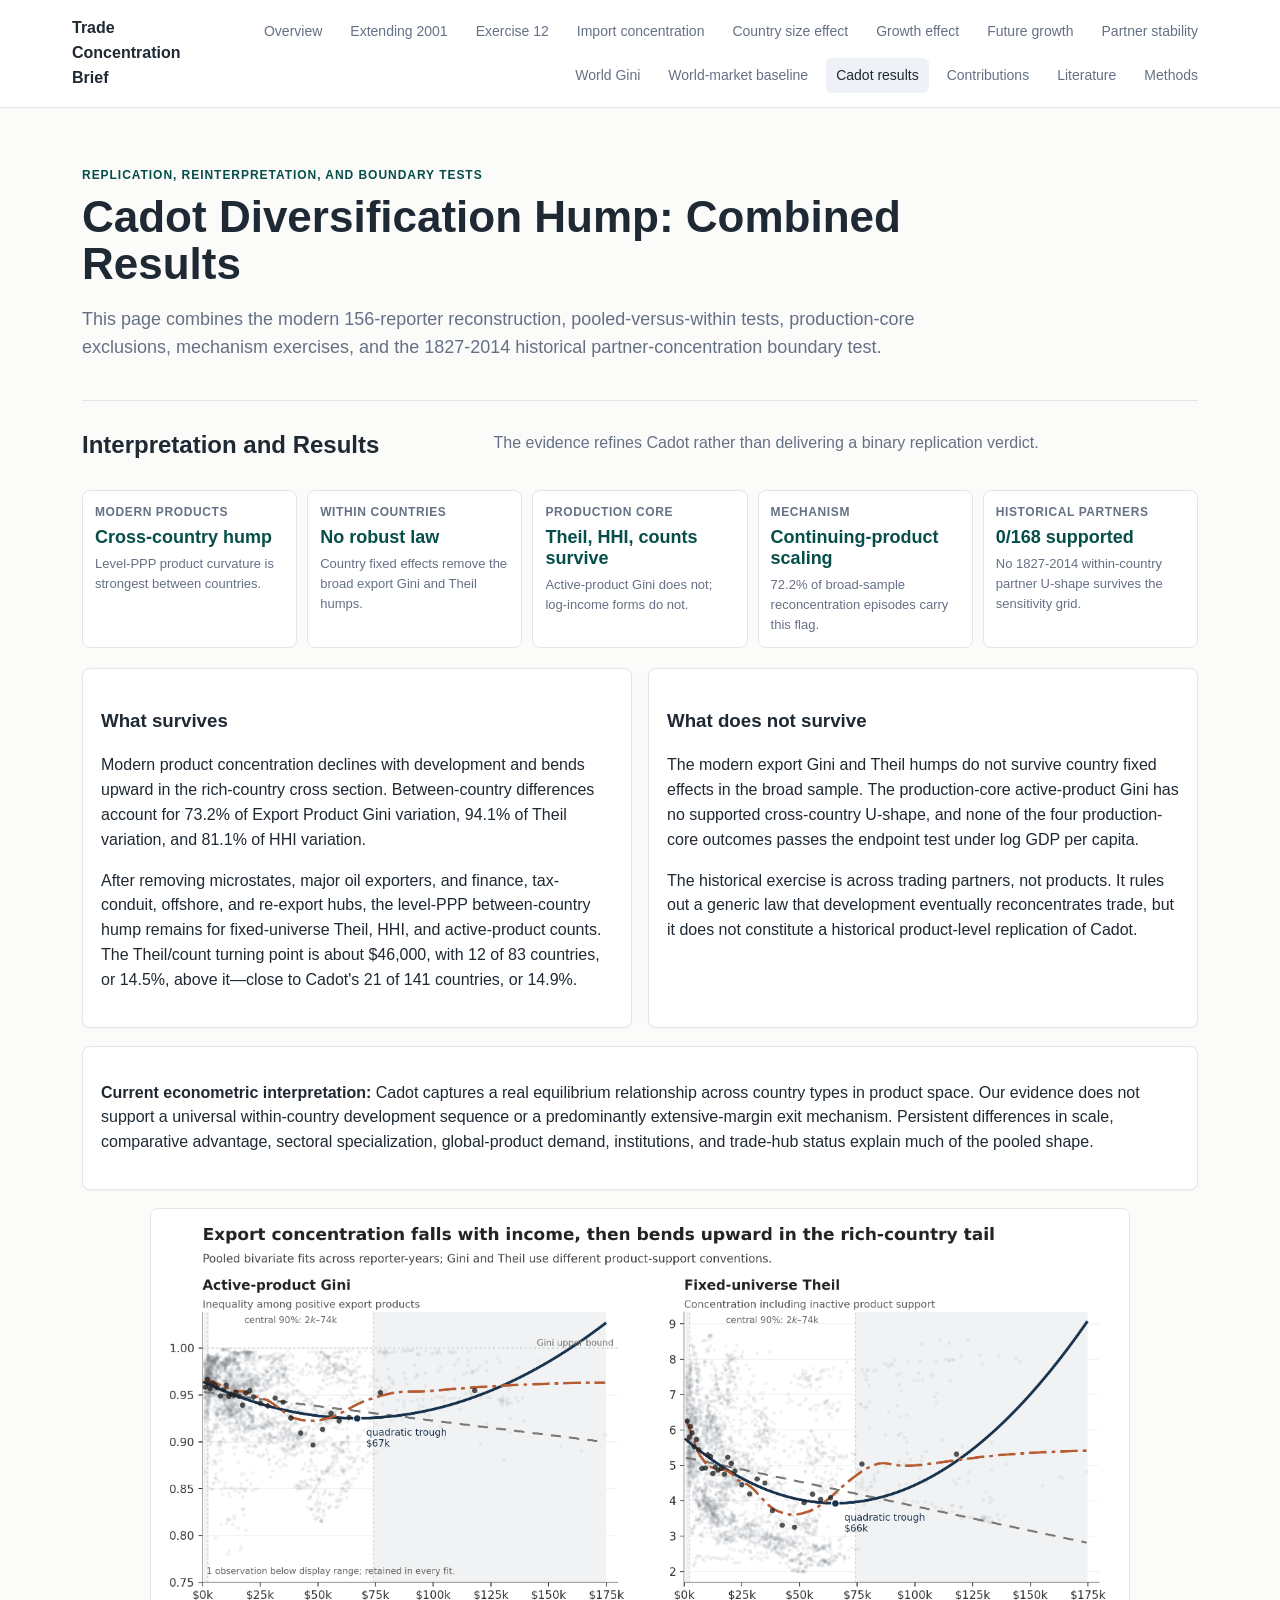
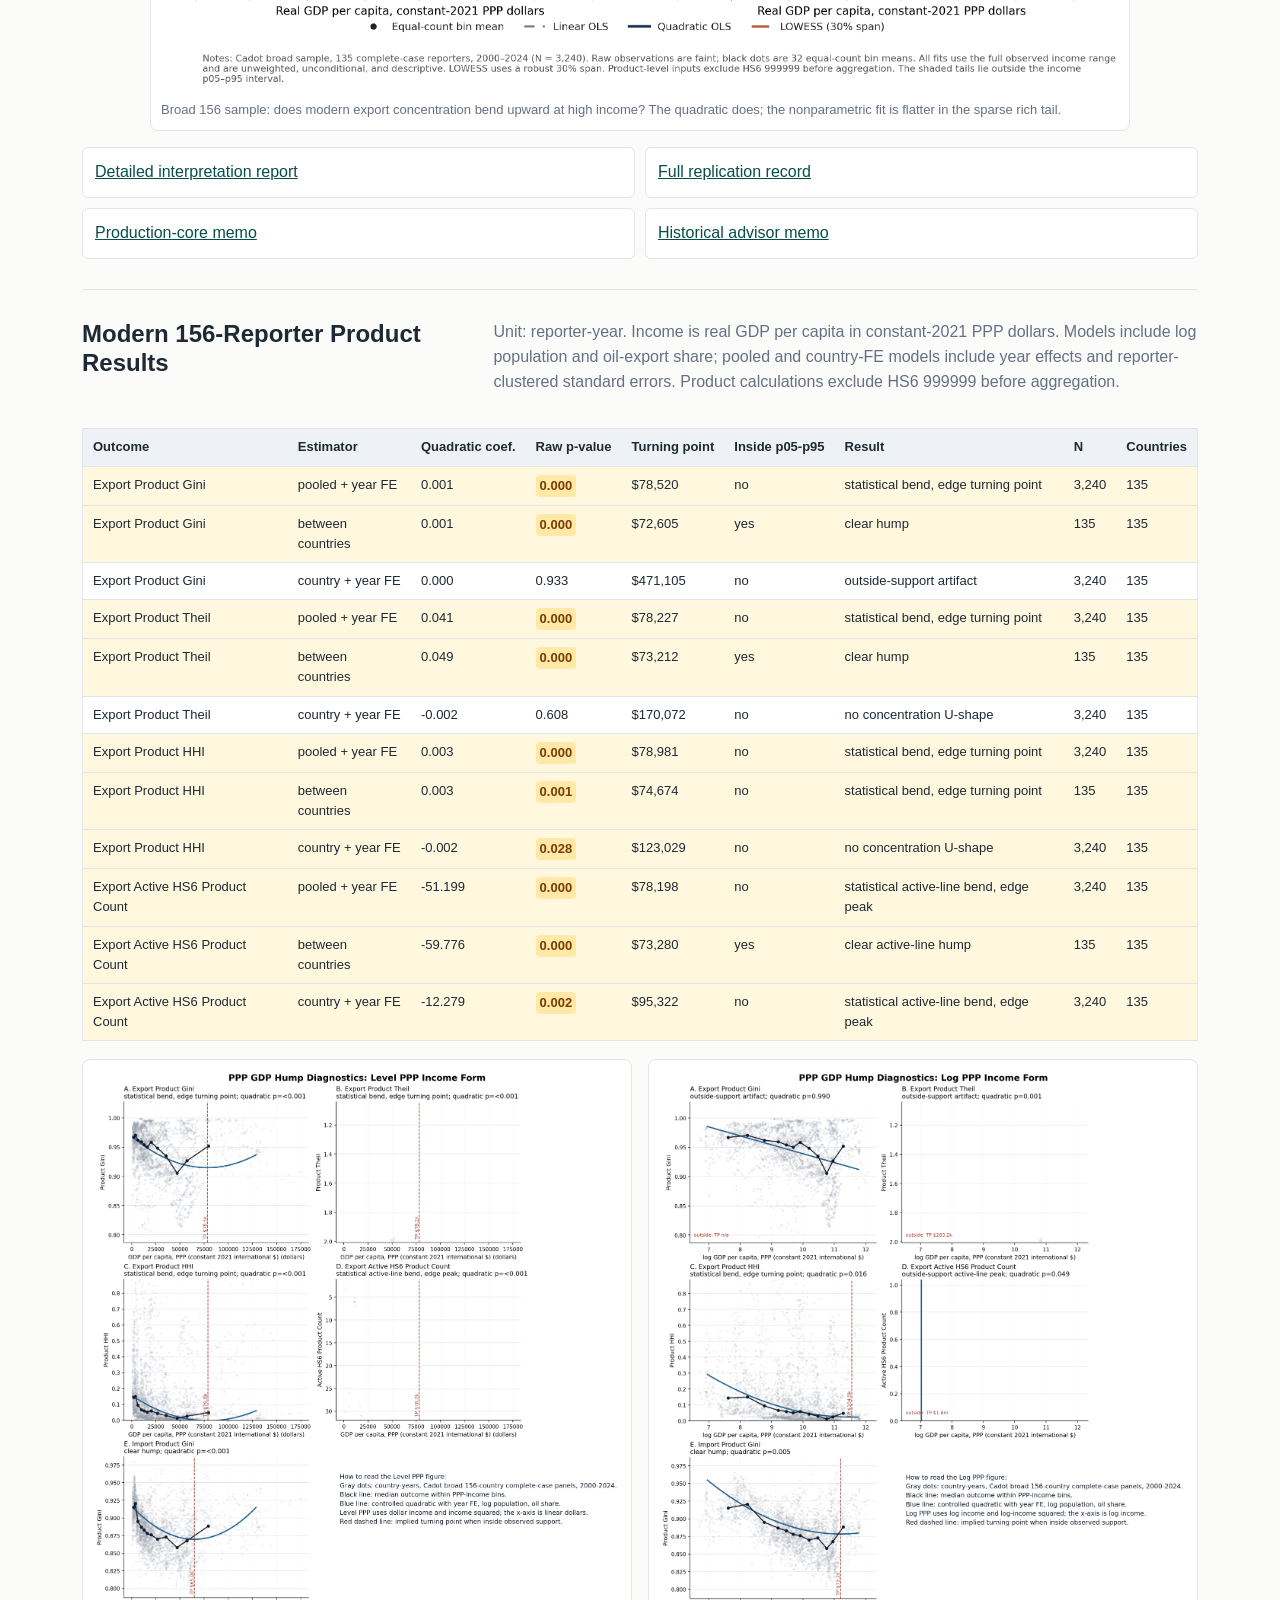
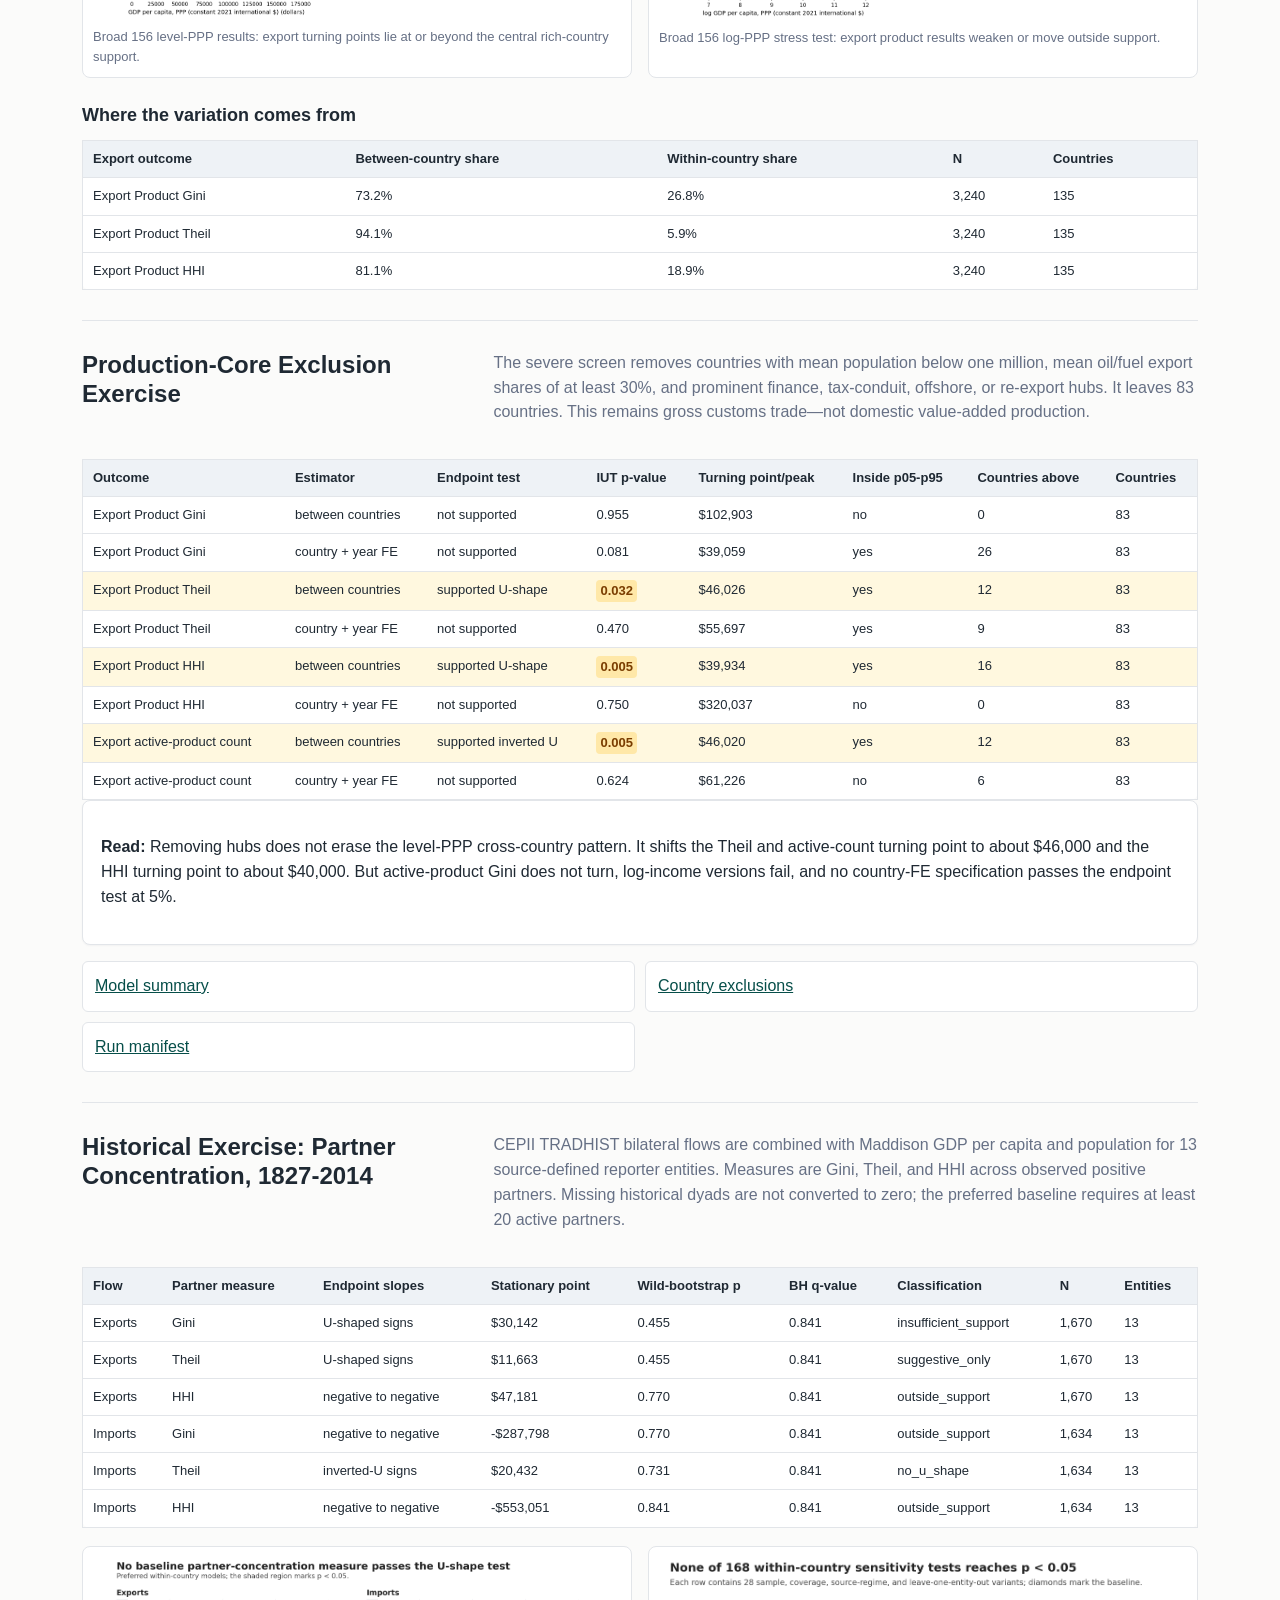
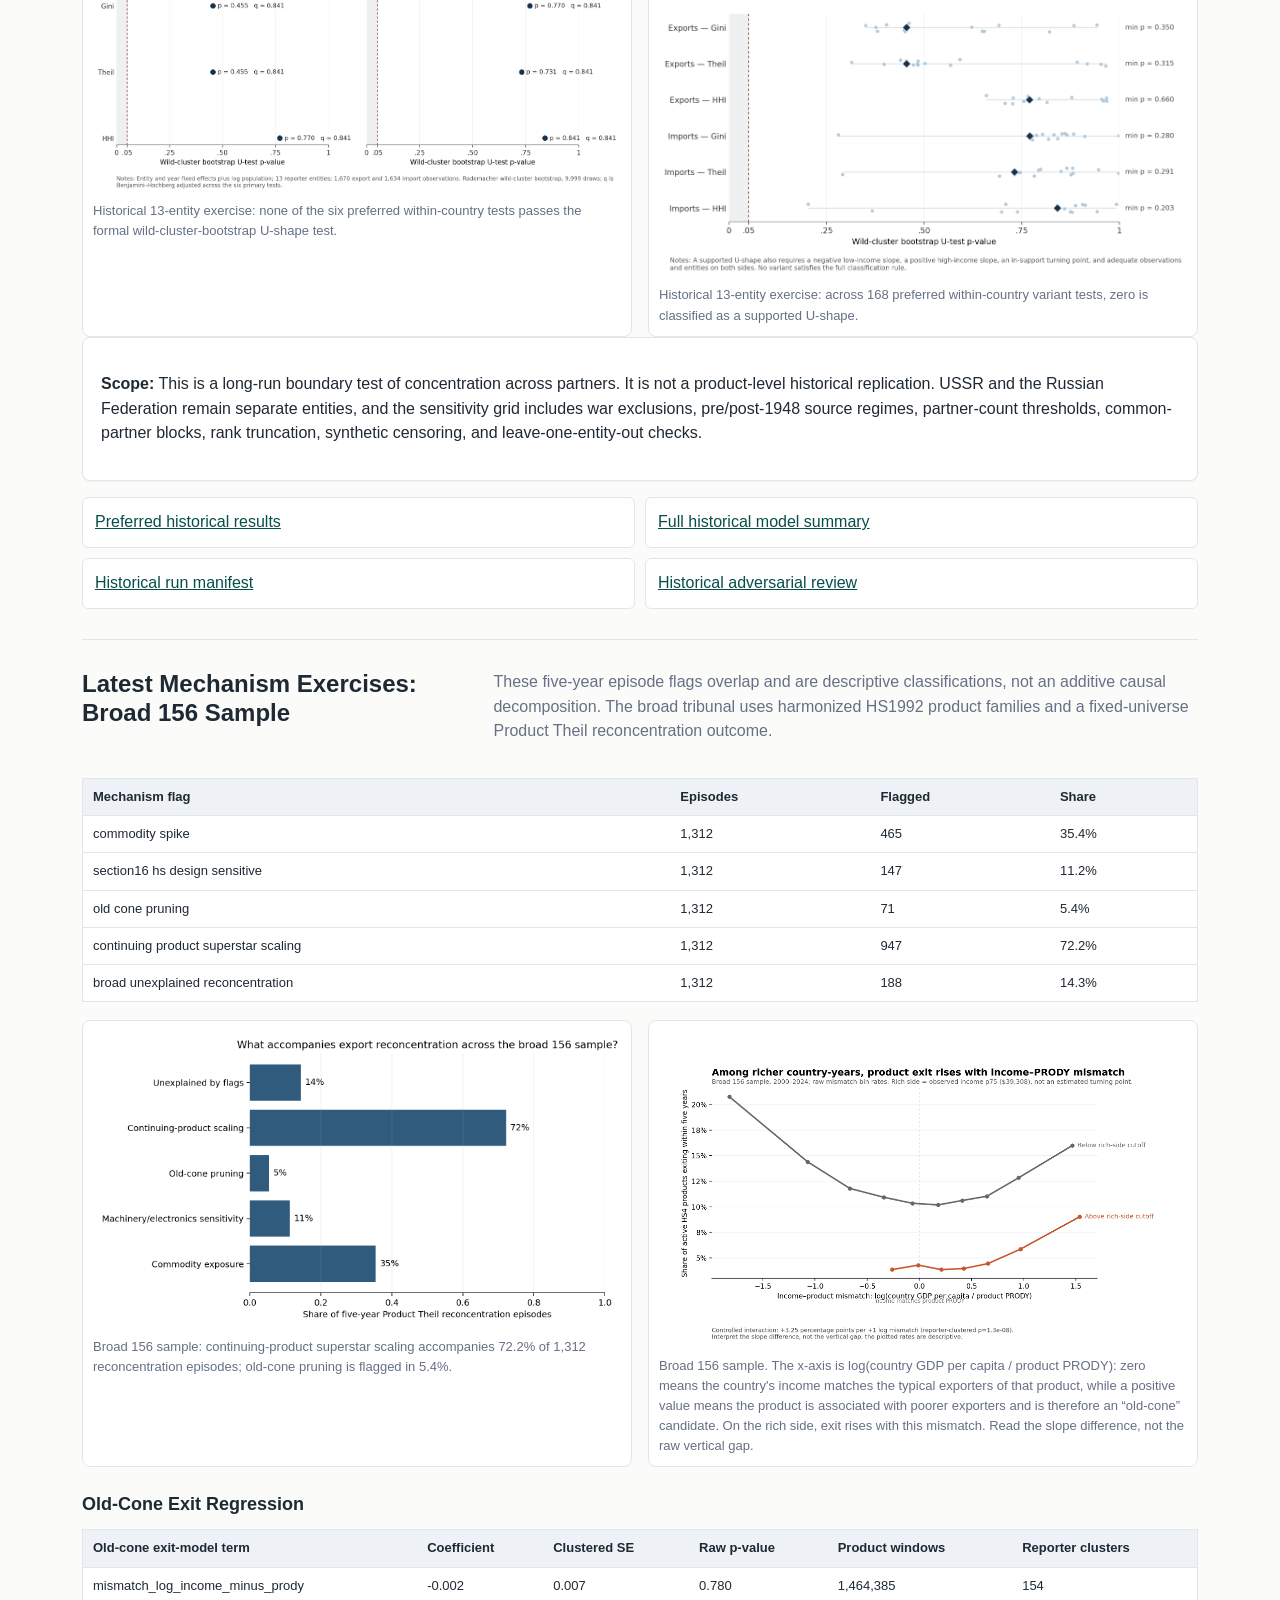
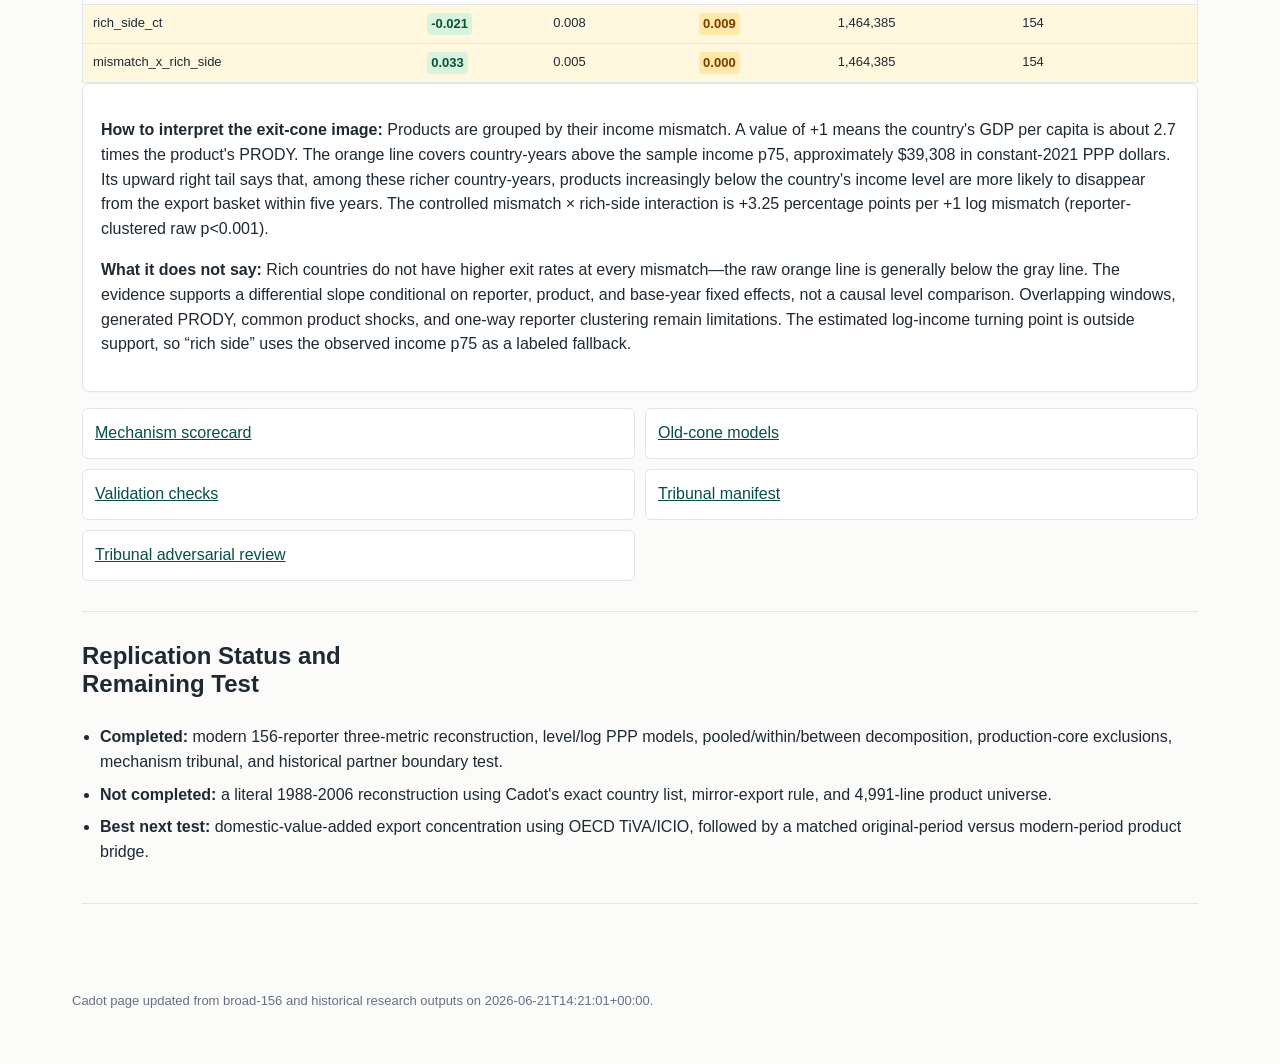
==== commit cbd273ca: "Replace Cadot rd2 figures with broad 156 assets" ====
--- a/cadot-hump.html
+++ b/cadot-hump.html
@@ -49,7 +49,7 @@
         <p><strong>Current econometric interpretation:</strong> Cadot captures a real equilibrium relationship across country types in product space. Our evidence does not support a universal within-country development sequence or a predominantly extensive-margin exit mechanism. Persistent differences in scale, comparative advantage, sectoral specialization, global-product demand, institutions, and trade-hub status explain much of the pooled shape.</p>
       </div>
       <div class="figure-row full-width">
-        <figure><a class="figure-link" href="assets/figures/cadot_export_gini_theil_fits.png"><img src="assets/figures/cadot_export_gini_theil_fits.png" alt="Export Gini and Theil against real GDP per capita with linear, quadratic, and nonparametric fits"></a><figcaption>Question: does modern export concentration bend upward at high income? The quadratic does; the nonparametric fit is flatter in the sparse rich tail.</figcaption></figure>
+        <figure><a class="figure-link" href="assets/figures/cadot_export_gini_theil_fits.png?v=broad156-20260621b"><img src="assets/figures/cadot_export_gini_theil_fits.png?v=broad156-20260621b" alt="Broad 156 export Gini and Theil against real GDP per capita with linear, quadratic, and nonparametric fits"></a><figcaption>Broad 156 sample: does modern export concentration bend upward at high income? The quadratic does; the nonparametric fit is flatter in the sparse rich tail.</figcaption></figure>
       </div>
       <div class="download-grid compact-downloads">
         <a href="assets/downloads/cadot_final_interpretation_report.md">Detailed interpretation report</a>
@@ -66,8 +66,8 @@
       </div>
       <div class="table-scroll"><table><thead><tr><th>Outcome</th><th>Estimator</th><th>Quadratic coef.</th><th>Raw p-value</th><th>Turning point</th><th>Inside p05-p95</th><th>Result</th><th>N</th><th>Countries</th></tr></thead><tbody><tr class="sig-row"><td>Export Product Gini</td><td>pooled + year FE</td><td>0.001</td><td><strong class="sig-pvalue">0.000</strong></td><td>$78,520</td><td>no</td><td>statistical bend, edge turning point</td><td>3,240</td><td>135</td></tr><tr class="sig-row"><td>Export Product Gini</td><td>between countries</td><td>0.001</td><td><strong class="sig-pvalue">0.000</strong></td><td>$72,605</td><td>yes</td><td>clear hump</td><td>135</td><td>135</td></tr><tr><td>Export Product Gini</td><td>country + year FE</td><td>0.000</td><td>0.933</td><td>$471,105</td><td>no</td><td>outside-support artifact</td><td>3,240</td><td>135</td></tr><tr class="sig-row"><td>Export Product Theil</td><td>pooled + year FE</td><td>0.041</td><td><strong class="sig-pvalue">0.000</strong></td><td>$78,227</td><td>no</td><td>statistical bend, edge turning point</td><td>3,240</td><td>135</td></tr><tr class="sig-row"><td>Export Product Theil</td><td>between countries</td><td>0.049</td><td><strong class="sig-pvalue">0.000</strong></td><td>$73,212</td><td>yes</td><td>clear hump</td><td>135</td><td>135</td></tr><tr><td>Export Product Theil</td><td>country + year FE</td><td>-0.002</td><td>0.608</td><td>$170,072</td><td>no</td><td>no concentration U-shape</td><td>3,240</td><td>135</td></tr><tr class="sig-row"><td>Export Product HHI</td><td>pooled + year FE</td><td>0.003</td><td><strong class="sig-pvalue">0.000</strong></td><td>$78,981</td><td>no</td><td>statistical bend, edge turning point</td><td>3,240</td><td>135</td></tr><tr class="sig-row"><td>Export Product HHI</td><td>between countries</td><td>0.003</td><td><strong class="sig-pvalue">0.001</strong></td><td>$74,674</td><td>no</td><td>statistical bend, edge turning point</td><td>135</td><td>135</td></tr><tr class="sig-row"><td>Export Product HHI</td><td>country + year FE</td><td>-0.002</td><td><strong class="sig-pvalue">0.028</strong></td><td>$123,029</td><td>no</td><td>no concentration U-shape</td><td>3,240</td><td>135</td></tr><tr class="sig-row"><td>Export Active HS6 Product Count</td><td>pooled + year FE</td><td>-51.199</td><td><strong class="sig-pvalue">0.000</strong></td><td>$78,198</td><td>no</td><td>statistical active-line bend, edge peak</td><td>3,240</td><td>135</td></tr><tr class="sig-row"><td>Export Active HS6 Product Count</td><td>between countries</td><td>-59.776</td><td><strong class="sig-pvalue">0.000</strong></td><td>$73,280</td><td>yes</td><td>clear active-line hump</td><td>135</td><td>135</td></tr><tr class="sig-row"><td>Export Active HS6 Product Count</td><td>country + year FE</td><td>-12.279</td><td><strong class="sig-pvalue">0.002</strong></td><td>$95,322</td><td>no</td><td>statistical active-line bend, edge peak</td><td>3,240</td><td>135</td></tr></tbody></table></div>
       <div class="figure-row">
-        <figure><a class="figure-link" href="assets/figures/cadot_broad_ppp_hump_level.png"><img src="assets/figures/cadot_broad_ppp_hump_level.png" alt="Broad 156 level-PPP concentration curves"></a><figcaption>Level-PPP results: export turning points lie at or beyond the central rich-country support.</figcaption></figure>
-        <figure><a class="figure-link" href="assets/figures/cadot_broad_ppp_hump_log.png"><img src="assets/figures/cadot_broad_ppp_hump_log.png" alt="Broad 156 log-PPP concentration curves"></a><figcaption>Log-PPP stress test: export product results weaken or move outside support.</figcaption></figure>
+        <figure><a class="figure-link" href="assets/figures/cadot_broad_ppp_hump_level.png?v=broad156-20260621b"><img src="assets/figures/cadot_broad_ppp_hump_level.png?v=broad156-20260621b" alt="Broad 156 level-PPP concentration curves"></a><figcaption>Broad 156 level-PPP results: export turning points lie at or beyond the central rich-country support.</figcaption></figure>
+        <figure><a class="figure-link" href="assets/figures/cadot_broad_ppp_hump_log.png?v=broad156-20260621b"><img src="assets/figures/cadot_broad_ppp_hump_log.png?v=broad156-20260621b" alt="Broad 156 log-PPP concentration curves"></a><figcaption>Broad 156 log-PPP stress test: export product results weaken or move outside support.</figcaption></figure>
       </div>
       <h3 class="subsection-title">Where the variation comes from</h3>
       <div class="table-scroll"><table><thead><tr><th>Export outcome</th><th>Between-country share</th><th>Within-country share</th><th>N</th><th>Countries</th></tr></thead><tbody><tr><td>Export Product Gini</td><td>73.2%</td><td>26.8%</td><td>3,240</td><td>135</td></tr><tr><td>Export Product Theil</td><td>94.1%</td><td>5.9%</td><td>3,240</td><td>135</td></tr><tr><td>Export Product HHI</td><td>81.1%</td><td>18.9%</td><td>3,240</td><td>135</td></tr></tbody></table></div>
@@ -96,8 +96,8 @@
       </div>
       <div class="table-scroll"><table><thead><tr><th>Flow</th><th>Partner measure</th><th>Endpoint slopes</th><th>Stationary point</th><th>Wild-bootstrap p</th><th>BH q-value</th><th>Classification</th><th>N</th><th>Entities</th></tr></thead><tbody><tr><td>Exports</td><td>Gini</td><td>U-shaped signs</td><td>$30,142</td><td>0.455</td><td>0.841</td><td>insufficient_support</td><td>1,670</td><td>13</td></tr><tr><td>Exports</td><td>Theil</td><td>U-shaped signs</td><td>$11,663</td><td>0.455</td><td>0.841</td><td>suggestive_only</td><td>1,670</td><td>13</td></tr><tr><td>Exports</td><td>HHI</td><td>negative to negative</td><td>$47,181</td><td>0.770</td><td>0.841</td><td>outside_support</td><td>1,670</td><td>13</td></tr><tr><td>Imports</td><td>Gini</td><td>negative to negative</td><td>-$287,798</td><td>0.770</td><td>0.841</td><td>outside_support</td><td>1,634</td><td>13</td></tr><tr><td>Imports</td><td>Theil</td><td>inverted-U signs</td><td>$20,432</td><td>0.731</td><td>0.841</td><td>no_u_shape</td><td>1,634</td><td>13</td></tr><tr><td>Imports</td><td>HHI</td><td>negative to negative</td><td>-$553,051</td><td>0.841</td><td>0.841</td><td>outside_support</td><td>1,634</td><td>13</td></tr></tbody></table></div>
       <div class="figure-row">
-        <figure><a class="figure-link" href="assets/figures/cadot_historical_baseline_u_shape.png"><img src="assets/figures/cadot_historical_baseline_u_shape.png" alt="Historical partner concentration baseline U-shape tests"></a><figcaption>None of the six preferred within-country tests passes the formal wild-cluster-bootstrap U-shape test.</figcaption></figure>
-        <figure><a class="figure-link" href="assets/figures/cadot_historical_sensitivity.png"><img src="assets/figures/cadot_historical_sensitivity.png" alt="Historical partner concentration sensitivity U-shape tests"></a><figcaption>Across 168 preferred within-country variant tests, zero is classified as a supported U-shape.</figcaption></figure>
+        <figure><a class="figure-link" href="assets/figures/cadot_historical_baseline_u_shape.png?v=broad156-20260621b"><img src="assets/figures/cadot_historical_baseline_u_shape.png?v=broad156-20260621b" alt="Historical 13-entity partner concentration baseline U-shape tests"></a><figcaption>Historical 13-entity exercise: none of the six preferred within-country tests passes the formal wild-cluster-bootstrap U-shape test.</figcaption></figure>
+        <figure><a class="figure-link" href="assets/figures/cadot_historical_sensitivity.png?v=broad156-20260621b"><img src="assets/figures/cadot_historical_sensitivity.png?v=broad156-20260621b" alt="Historical 13-entity partner concentration sensitivity U-shape tests"></a><figcaption>Historical 13-entity exercise: across 168 preferred within-country variant tests, zero is classified as a supported U-shape.</figcaption></figure>
       </div>
       <div class="note">
         <p><strong>Scope:</strong> This is a long-run boundary test of concentration across partners. It is not a product-level historical replication. USSR and the Russian Federation remain separate entities, and the sensitivity grid includes war exclusions, pre/post-1948 source regimes, partner-count thresholds, common-partner blocks, rank truncation, synthetic censoring, and leave-one-entity-out checks.</p>
@@ -117,13 +117,14 @@
       </div>
       <div class="table-scroll"><table><thead><tr><th>Mechanism flag</th><th>Episodes</th><th>Flagged</th><th>Share</th></tr></thead><tbody><tr><td>commodity spike</td><td>1,312</td><td>465</td><td>35.4%</td></tr><tr><td>section16 hs design sensitive</td><td>1,312</td><td>147</td><td>11.2%</td></tr><tr><td>old cone pruning</td><td>1,312</td><td>71</td><td>5.4%</td></tr><tr><td>continuing product superstar scaling</td><td>1,312</td><td>947</td><td>72.2%</td></tr><tr><td>broad unexplained reconcentration</td><td>1,312</td><td>188</td><td>14.3%</td></tr></tbody></table></div>
       <div class="figure-row">
-        <figure><a class="figure-link" href="assets/figures/cadot_broad_mechanism_scorecard.png"><img src="assets/figures/cadot_broad_mechanism_scorecard.png" alt="Broad 156 Cadot mechanism scorecard"></a><figcaption>Continuing-product superstar scaling accompanies 72.2% of 1,312 reconcentration episodes; old-cone pruning is flagged in 5.4%.</figcaption></figure>
-        <figure><a class="figure-link" href="assets/figures/cadot_broad_old_cone_exit.png"><img src="assets/figures/cadot_broad_old_cone_exit.png" alt="Broad 156 old-cone product exit evidence"></a><figcaption>Old-cone-consistent exit remains statistically detectable, but it is not the dominant episode classification.</figcaption></figure>
+        <figure><a class="figure-link" href="assets/figures/cadot_broad_mechanism_scorecard.png?v=broad156-20260621b"><img src="assets/figures/cadot_broad_mechanism_scorecard.png?v=broad156-20260621b" alt="Broad 156 Cadot mechanism scorecard"></a><figcaption>Broad 156 sample: continuing-product superstar scaling accompanies 72.2% of 1,312 reconcentration episodes; old-cone pruning is flagged in 5.4%.</figcaption></figure>
+        <figure><a class="figure-link" href="assets/figures/cadot_broad_old_cone_exit.png?v=broad156-20260621b"><img src="assets/figures/cadot_broad_old_cone_exit.png?v=broad156-20260621b" alt="Broad 156 old-cone product exit evidence"></a><figcaption>Broad 156 sample. The x-axis is log(country GDP per capita / product PRODY): zero means the country's income matches the typical exporters of that product, while a positive value means the product is associated with poorer exporters and is therefore an “old-cone” candidate. On the rich side, exit rises with this mismatch. Read the slope difference, not the raw vertical gap.</figcaption></figure>
       </div>
       <h3 class="subsection-title">Old-Cone Exit Regression</h3>
       <div class="table-scroll"><table><thead><tr><th>Old-cone exit-model term</th><th>Coefficient</th><th>Clustered SE</th><th>Raw p-value</th><th>Product windows</th><th>Reporter clusters</th></tr></thead><tbody><tr><td>mismatch_log_income_minus_prody</td><td>-0.002</td><td>0.007</td><td>0.780</td><td>1,464,385</td><td>154</td></tr><tr class="sig-row"><td>rich_side_ct</td><td><strong class="sig-coef">-0.021</strong></td><td>0.008</td><td><strong class="sig-pvalue">0.009</strong></td><td>1,464,385</td><td>154</td></tr><tr class="sig-row"><td>mismatch_x_rich_side</td><td><strong class="sig-coef">0.033</strong></td><td>0.005</td><td><strong class="sig-pvalue">0.000</strong></td><td>1,464,385</td><td>154</td></tr></tbody></table></div>
       <div class="note">
-        <p><strong>Trust status:</strong> Mostly trustworthy for descriptive use after local adversarial review. The old-cone interaction is positive, but overlapping windows, generated PRODY, common product shocks, and one-way reporter clustering prevent a causal interpretation. The tribunal's own log-income turning point is outside support, so its rich-side mechanism split uses the observed income p75 as a labeled fallback.</p>
+        <p><strong>How to interpret the exit-cone image:</strong> Products are grouped by their income mismatch. A value of +1 means the country's GDP per capita is about 2.7 times the product's PRODY. The orange line covers country-years above the sample income p75, approximately $39,308 in constant-2021 PPP dollars. Its upward right tail says that, among these richer country-years, products increasingly below the country's income level are more likely to disappear from the export basket within five years. The controlled mismatch × rich-side interaction is +3.25 percentage points per +1 log mismatch (reporter-clustered raw p&lt;0.001).</p>
+        <p><strong>What it does not say:</strong> Rich countries do not have higher exit rates at every mismatch—the raw orange line is generally below the gray line. The evidence supports a differential slope conditional on reporter, product, and base-year fixed effects, not a causal level comparison. Overlapping windows, generated PRODY, common product shocks, and one-way reporter clustering remain limitations. The estimated log-income turning point is outside support, so “rich side” uses the observed income p75 as a labeled fallback.</p>
       </div>
       <div class="download-grid compact-downloads">
         <a href="assets/downloads/cadot_broad_mechanism_scorecard_summary.csv">Mechanism scorecard</a>
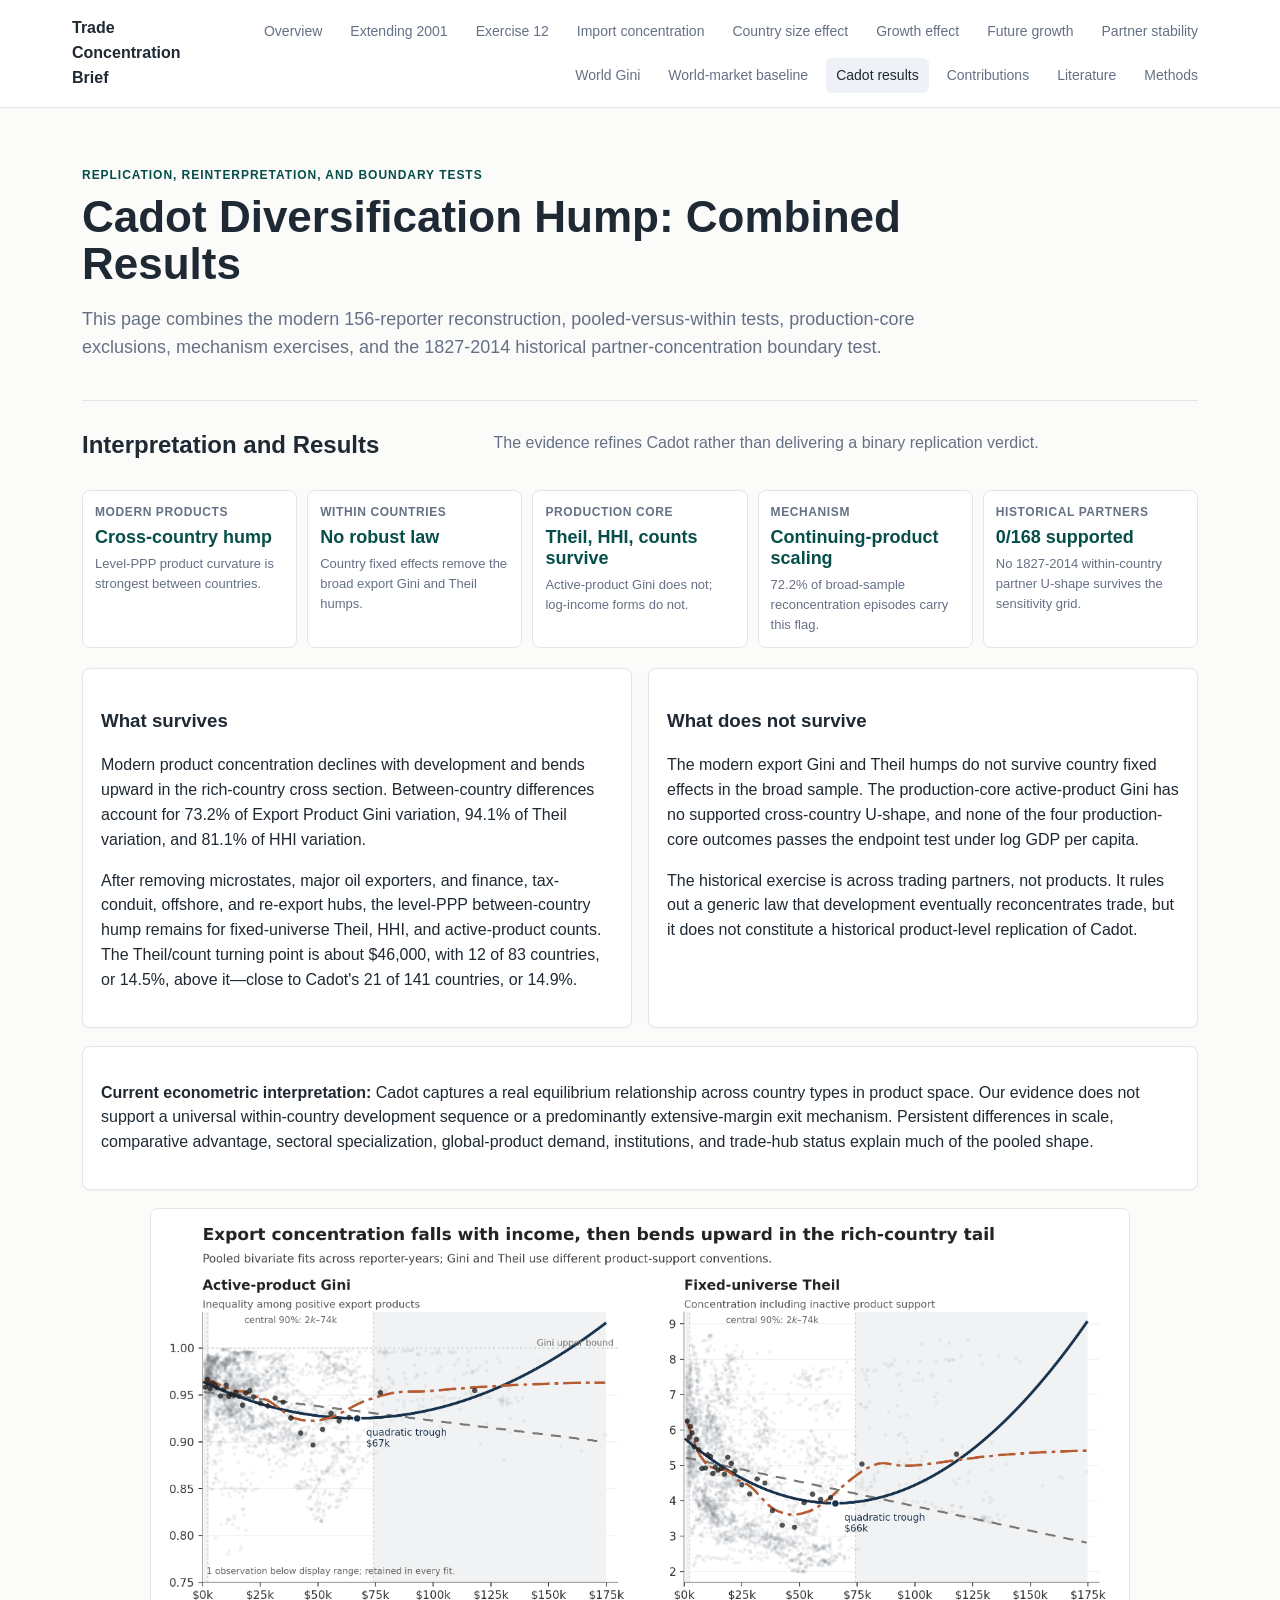
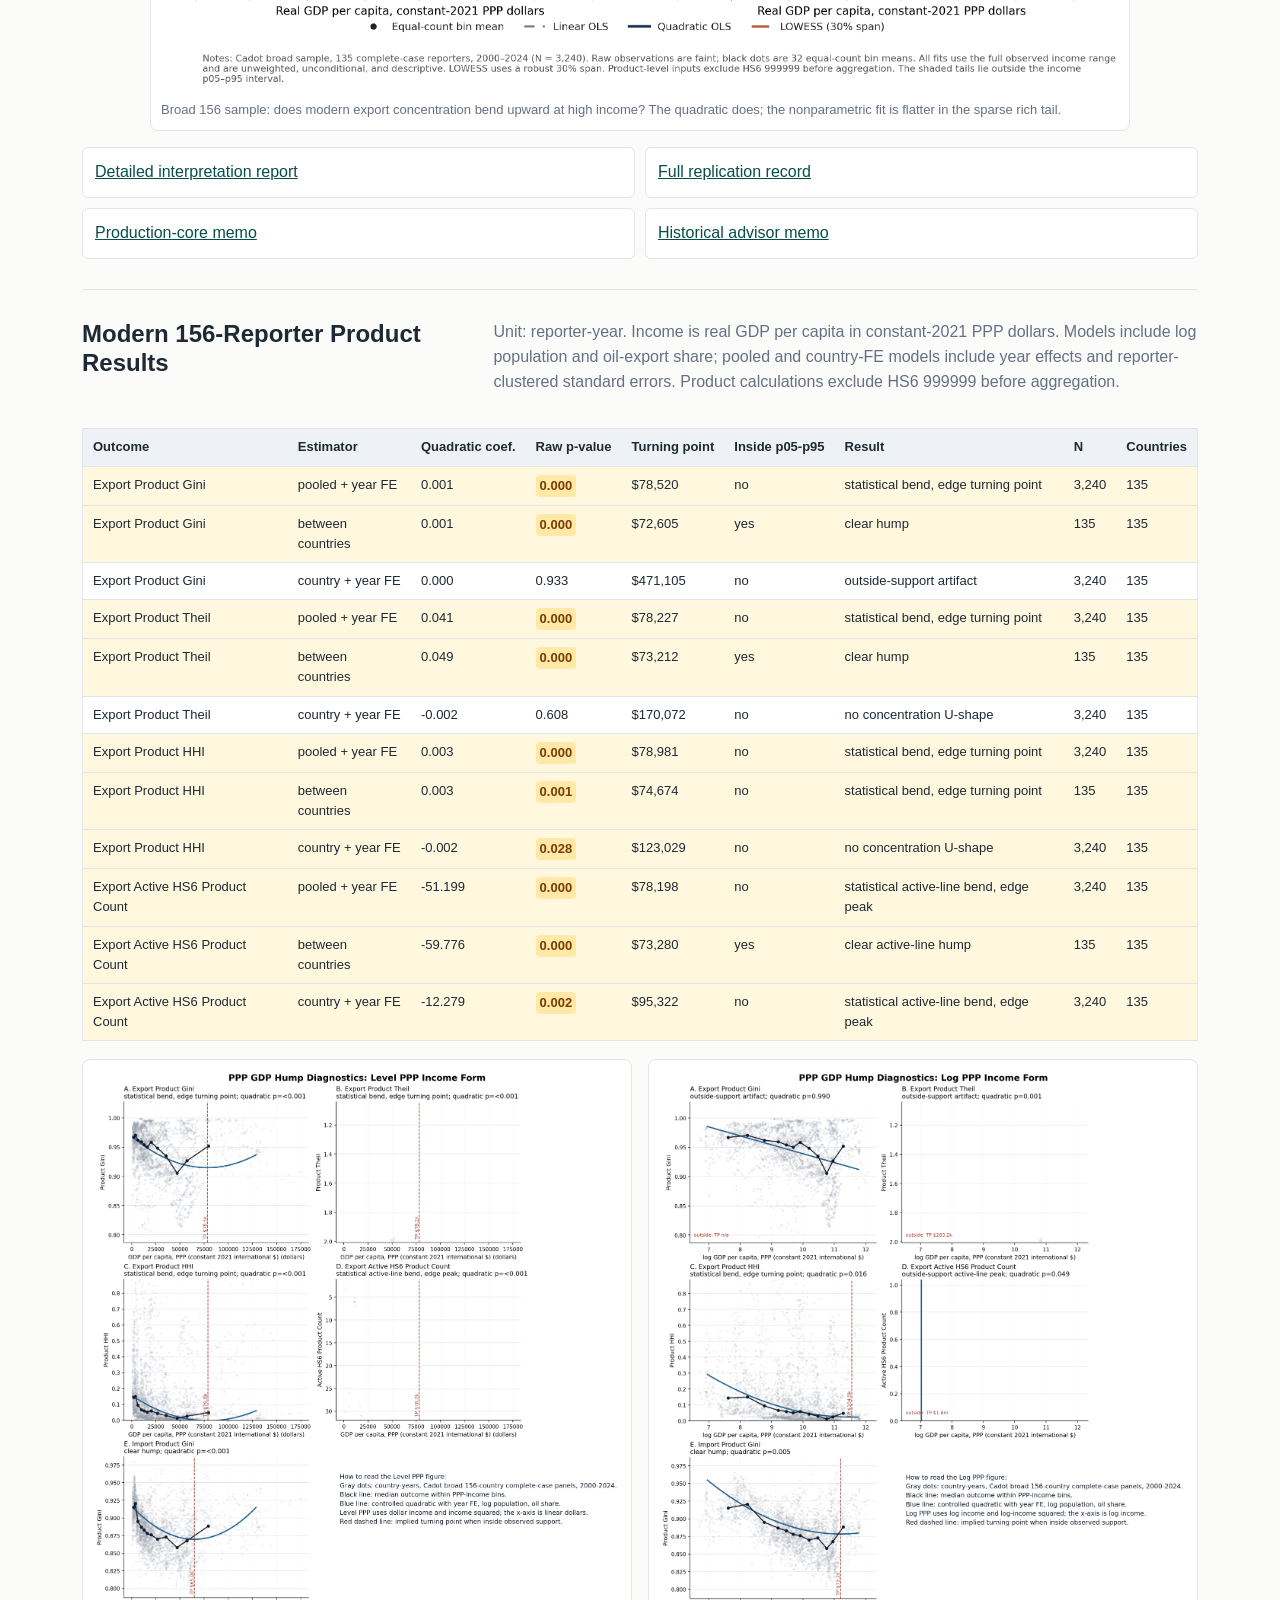
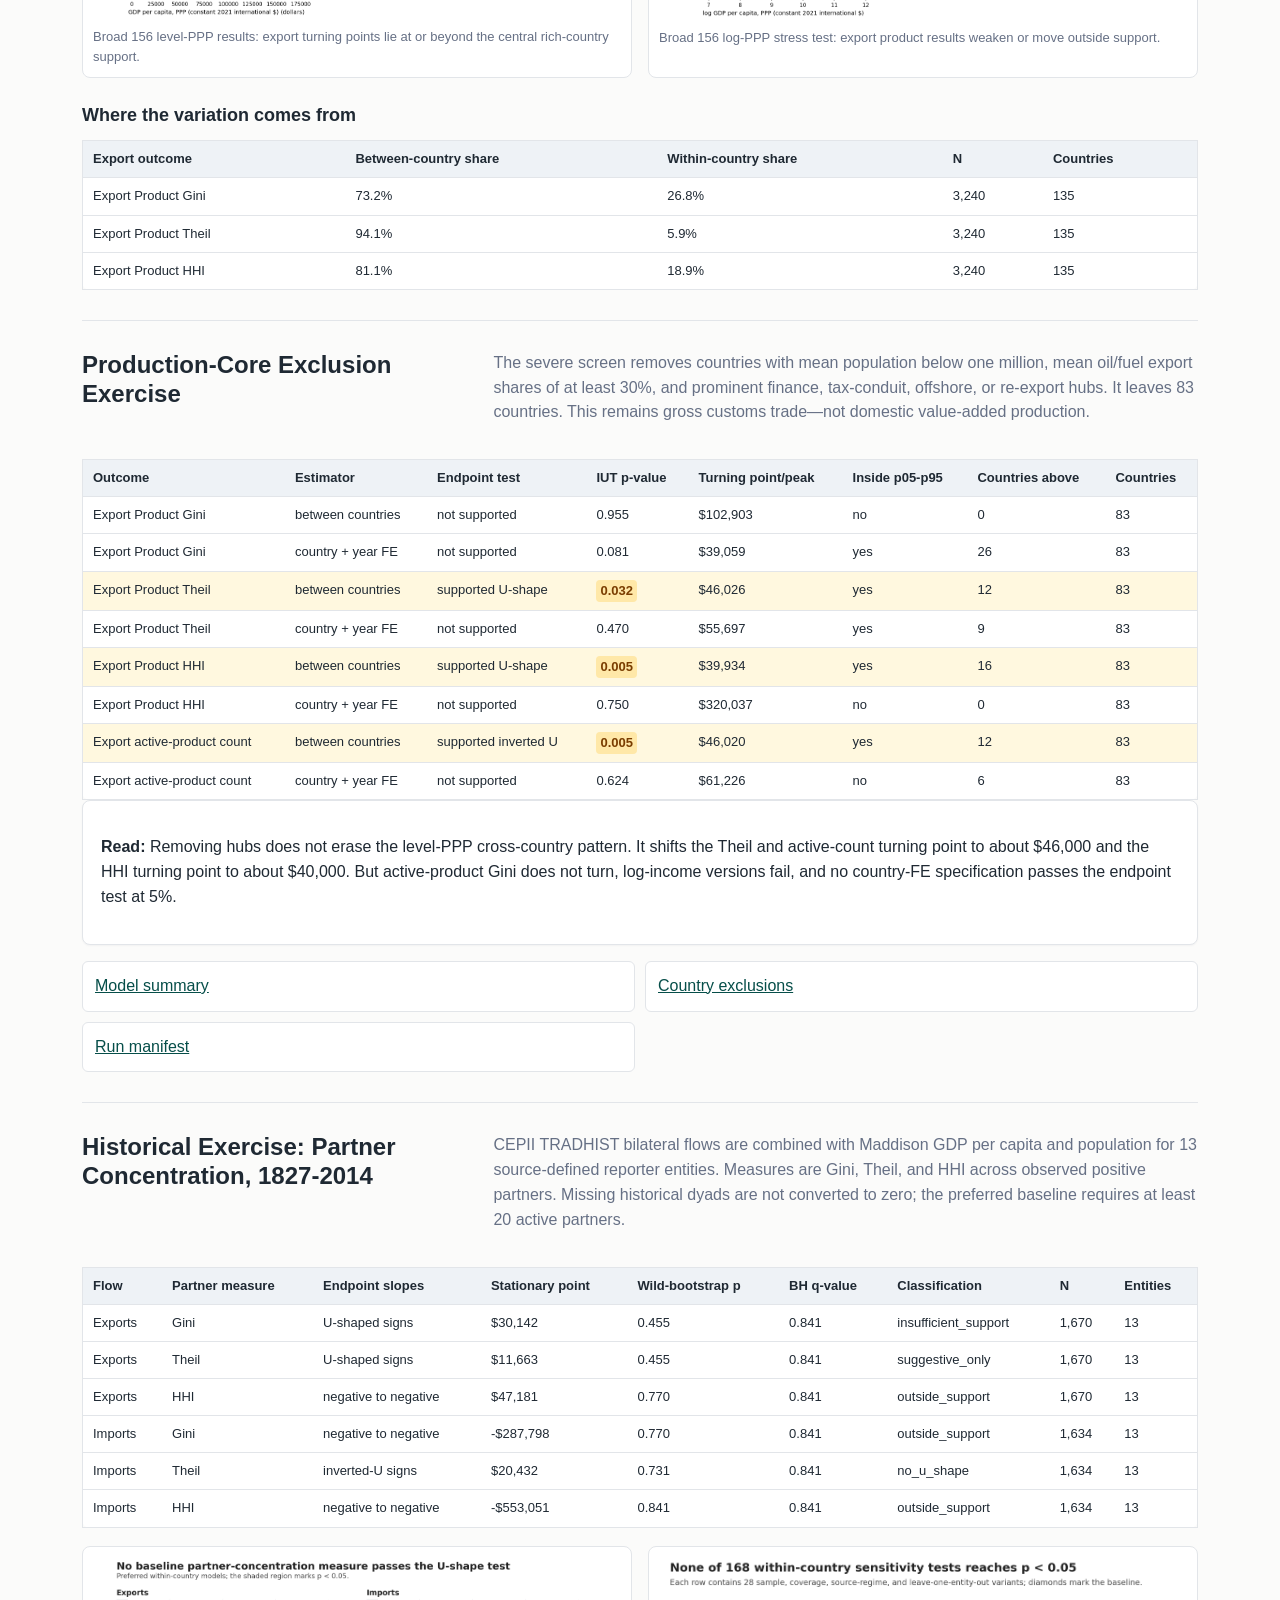
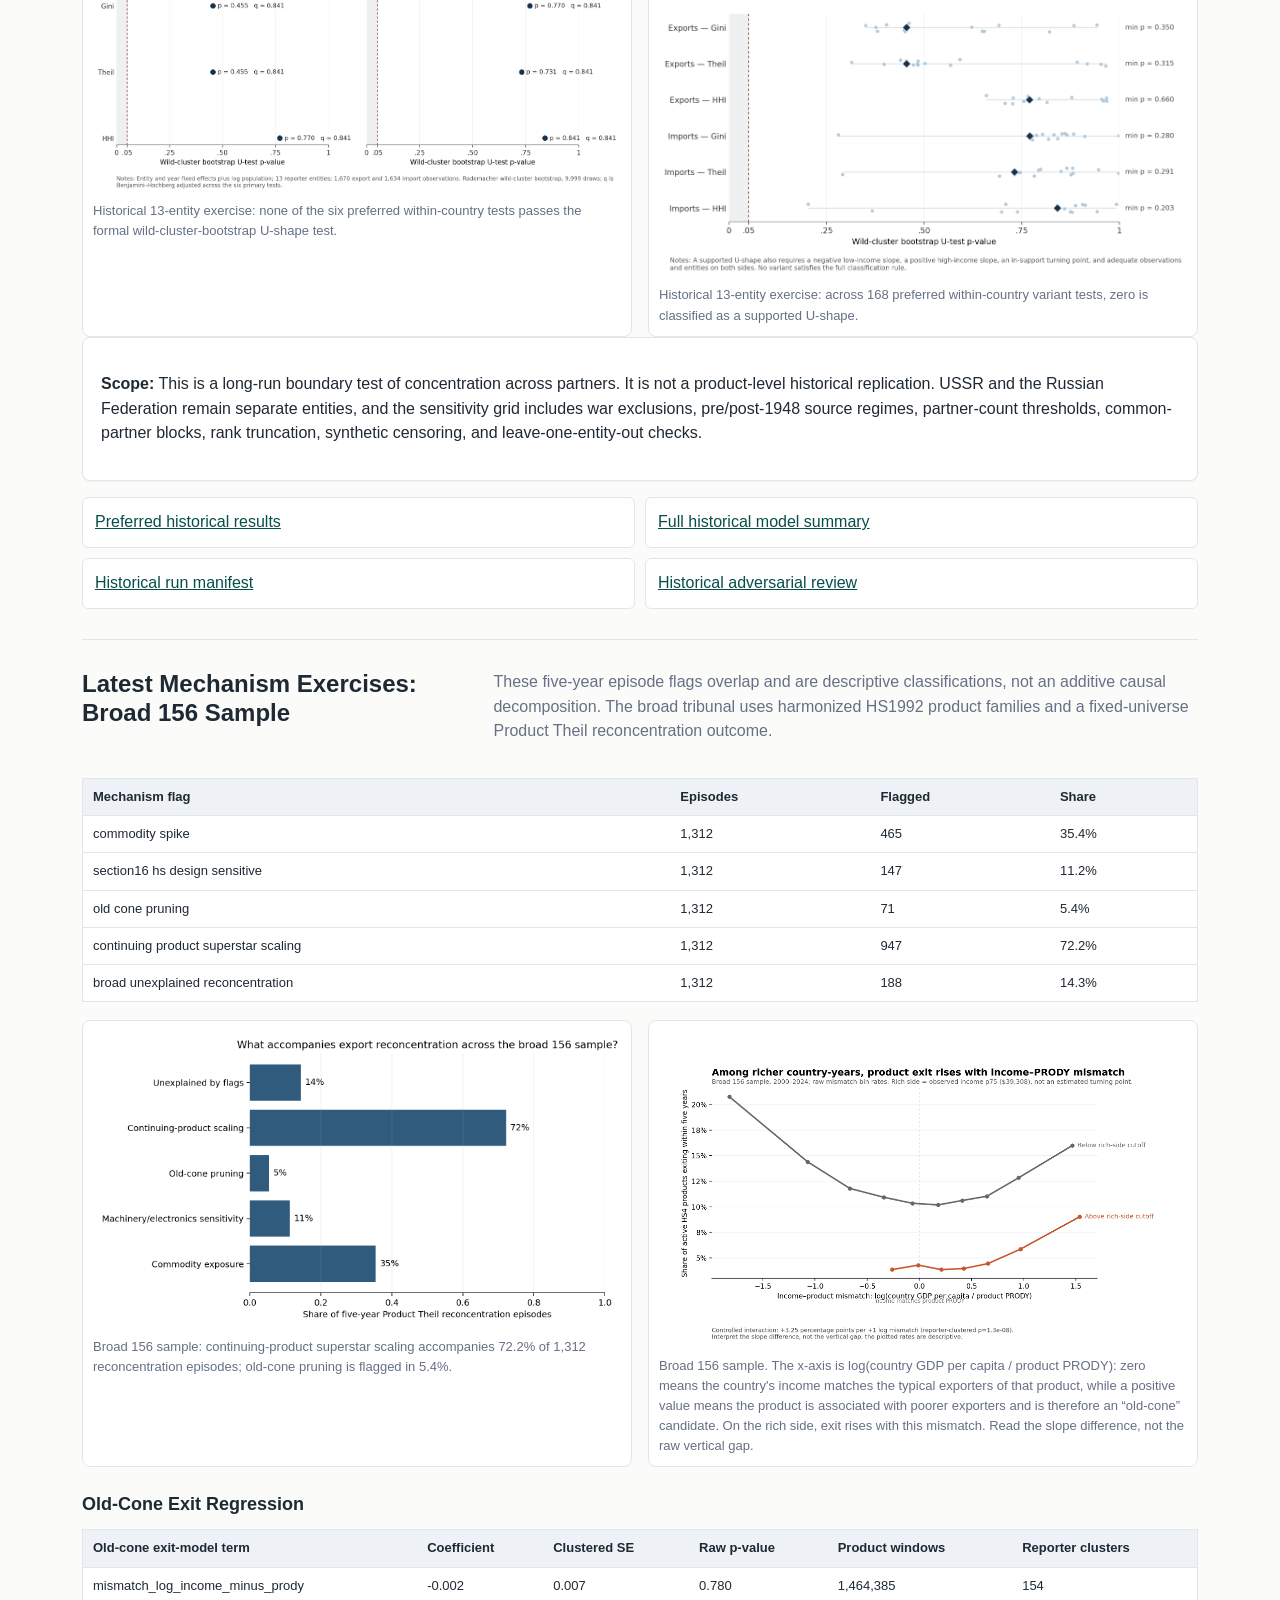
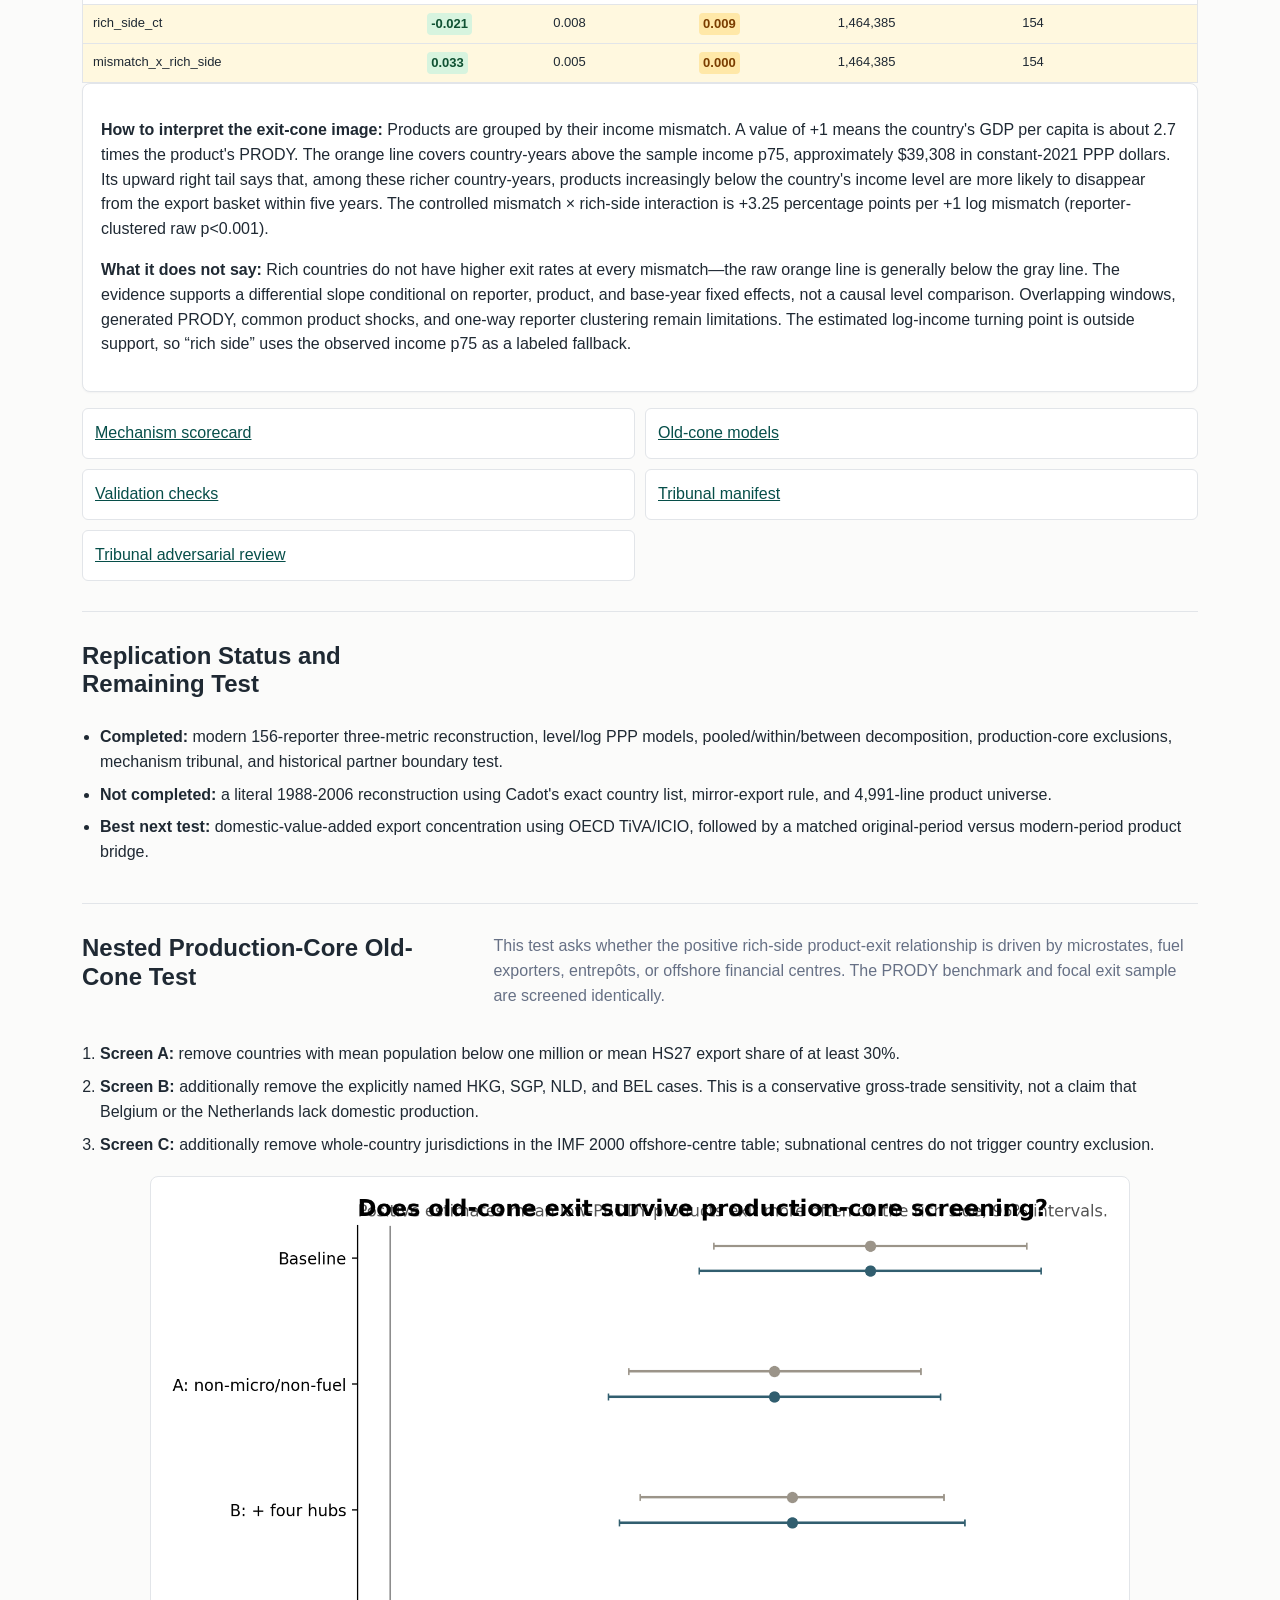
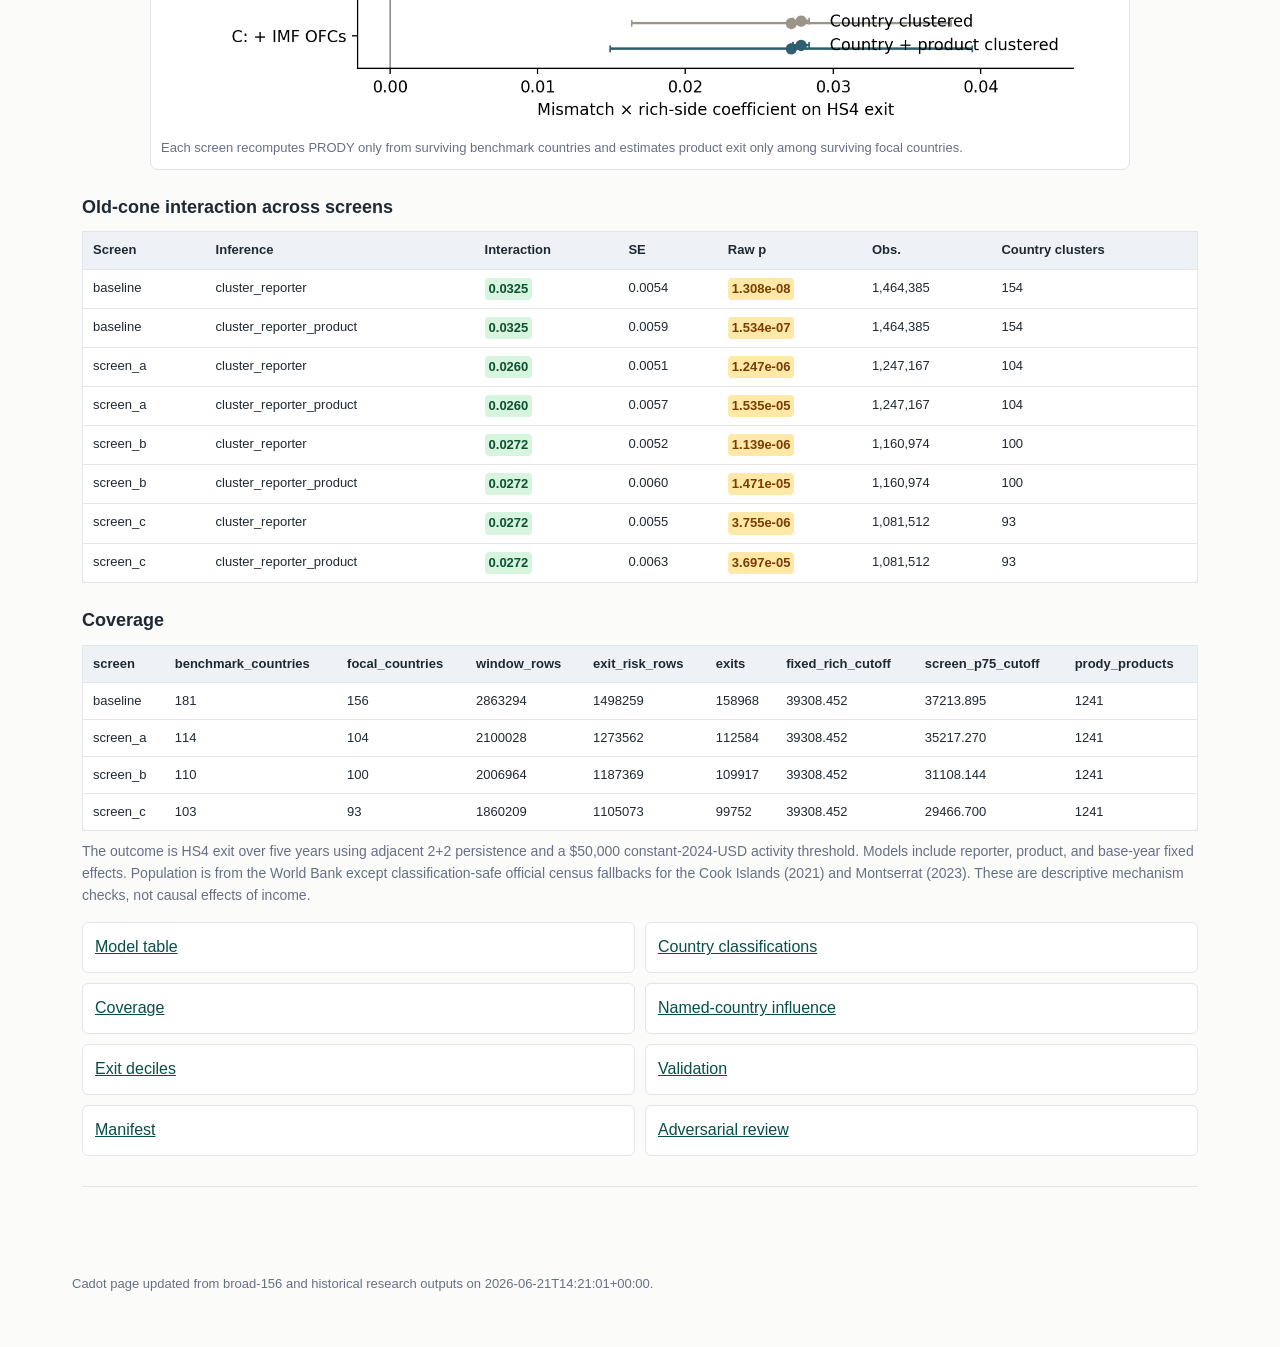
==== commit 41f87583: "Add import-demand and production-core tests" ====
--- a/cadot-hump.html
+++ b/cadot-hump.html
@@ -146,7 +146,100 @@
       </ul>
     </section>
 
-  </main>
+  <!-- PRODUCTION_CORE_OLD_CONE_START -->
+
+<section class="section" id="cadot-production-core-old-cone">
+  <div class="section-heading">
+    <h2>Nested Production-Core Old-Cone Test</h2>
+    <p>This test asks whether the positive rich-side product-exit relationship is driven by microstates, fuel exporters, entrepôts, or offshore financial centres. The PRODY benchmark and focal exit sample are screened identically.</p>
+  </div>
+  <ol class="callout-list">
+    <li><strong>Screen A:</strong> remove countries with mean population below one million or mean HS27 export share of at least 30%.</li>
+    <li><strong>Screen B:</strong> additionally remove the explicitly named HKG, SGP, NLD, and BEL cases. This is a conservative gross-trade sensitivity, not a claim that Belgium or the Netherlands lack domestic production.</li>
+    <li><strong>Screen C:</strong> additionally remove whole-country jurisdictions in the IMF 2000 offshore-centre table; subnational centres do not trigger country exclusion.</li>
+  </ol>
+  <div class="figure-row full-width">
+    <figure><a class="figure-link" href="assets/figures/production_core_old_cone_coefficients.png"><img src="assets/figures/production_core_old_cone_coefficients.png" alt="Nested production-core old-cone coefficients"></a><figcaption>Each screen recomputes PRODY only from surviving benchmark countries and estimates product exit only among surviving focal countries.</figcaption></figure>
+  </div>
+  <h3 class="subsection-title">Old-cone interaction across screens</h3>
+  <div class="table-scroll"><table><thead><tr><th>Screen</th><th>Inference</th><th>Interaction</th><th>SE</th><th>Raw p</th><th>Obs.</th><th>Country clusters</th></tr></thead><tbody><tr><td>baseline</td><td>cluster_reporter</td><td><strong class="sig-coef">0.0325</strong></td><td>0.0054</td><td><strong class="sig-pvalue">1.308e-08</strong></td><td>1,464,385</td><td>154</td></tr><tr><td>baseline</td><td>cluster_reporter_product</td><td><strong class="sig-coef">0.0325</strong></td><td>0.0059</td><td><strong class="sig-pvalue">1.534e-07</strong></td><td>1,464,385</td><td>154</td></tr><tr><td>screen_a</td><td>cluster_reporter</td><td><strong class="sig-coef">0.0260</strong></td><td>0.0051</td><td><strong class="sig-pvalue">1.247e-06</strong></td><td>1,247,167</td><td>104</td></tr><tr><td>screen_a</td><td>cluster_reporter_product</td><td><strong class="sig-coef">0.0260</strong></td><td>0.0057</td><td><strong class="sig-pvalue">1.535e-05</strong></td><td>1,247,167</td><td>104</td></tr><tr><td>screen_b</td><td>cluster_reporter</td><td><strong class="sig-coef">0.0272</strong></td><td>0.0052</td><td><strong class="sig-pvalue">1.139e-06</strong></td><td>1,160,974</td><td>100</td></tr><tr><td>screen_b</td><td>cluster_reporter_product</td><td><strong class="sig-coef">0.0272</strong></td><td>0.0060</td><td><strong class="sig-pvalue">1.471e-05</strong></td><td>1,160,974</td><td>100</td></tr><tr><td>screen_c</td><td>cluster_reporter</td><td><strong class="sig-coef">0.0272</strong></td><td>0.0055</td><td><strong class="sig-pvalue">3.755e-06</strong></td><td>1,081,512</td><td>93</td></tr><tr><td>screen_c</td><td>cluster_reporter_product</td><td><strong class="sig-coef">0.0272</strong></td><td>0.0063</td><td><strong class="sig-pvalue">3.697e-05</strong></td><td>1,081,512</td><td>93</td></tr></tbody></table></div>
+  <h3 class="subsection-title">Coverage</h3>
+  <div class="table-scroll"><table class="dataframe data-table">
+  <thead>
+    <tr style="text-align: right;">
+      <th>screen</th>
+      <th>benchmark_countries</th>
+      <th>focal_countries</th>
+      <th>window_rows</th>
+      <th>exit_risk_rows</th>
+      <th>exits</th>
+      <th>fixed_rich_cutoff</th>
+      <th>screen_p75_cutoff</th>
+      <th>prody_products</th>
+    </tr>
+  </thead>
+  <tbody>
+    <tr>
+      <td>baseline</td>
+      <td>181</td>
+      <td>156</td>
+      <td>2863294</td>
+      <td>1498259</td>
+      <td>158968</td>
+      <td>39308.452</td>
+      <td>37213.895</td>
+      <td>1241</td>
+    </tr>
+    <tr>
+      <td>screen_a</td>
+      <td>114</td>
+      <td>104</td>
+      <td>2100028</td>
+      <td>1273562</td>
+      <td>112584</td>
+      <td>39308.452</td>
+      <td>35217.270</td>
+      <td>1241</td>
+    </tr>
+    <tr>
+      <td>screen_b</td>
+      <td>110</td>
+      <td>100</td>
+      <td>2006964</td>
+      <td>1187369</td>
+      <td>109917</td>
+      <td>39308.452</td>
+      <td>31108.144</td>
+      <td>1241</td>
+    </tr>
+    <tr>
+      <td>screen_c</td>
+      <td>103</td>
+      <td>93</td>
+      <td>1860209</td>
+      <td>1105073</td>
+      <td>99752</td>
+      <td>39308.452</td>
+      <td>29466.700</td>
+      <td>1241</td>
+    </tr>
+  </tbody>
+</table></div>
+  <p class="source-note">The outcome is HS4 exit over five years using adjacent 2+2 persistence and a $50,000 constant-2024-USD activity threshold. Models include reporter, product, and base-year fixed effects. Population is from the World Bank except classification-safe official census fallbacks for the Cook Islands (2021) and Montserrat (2023). These are descriptive mechanism checks, not causal effects of income.</p>
+  <div class="download-grid compact-downloads">
+    <a href="assets/downloads/production_core_old_cone_models.csv">Model table</a>
+    <a href="assets/downloads/production_core_old_cone_classification.csv">Country classifications</a>
+    <a href="assets/downloads/production_core_old_cone_coverage.csv">Coverage</a>
+    <a href="assets/downloads/production_core_old_cone_influence.csv">Named-country influence</a>
+    <a href="assets/downloads/production_core_old_cone_deciles.csv">Exit deciles</a>
+    <a href="assets/downloads/production_core_old_cone_validation.csv">Validation</a>
+    <a href="assets/downloads/production_core_old_cone_manifest.json">Manifest</a>
+    <a href="assets/downloads/production_core_old_cone_adversarial_review.md">Adversarial review</a>
+  </div>
+</section>
+
+<!-- PRODUCTION_CORE_OLD_CONE_END -->
+</main>
   <footer class="site-footer">
     <p>Cadot page updated from broad-156 and historical research outputs on 2026-06-21T14:21:01+00:00.</p>
   </footer>
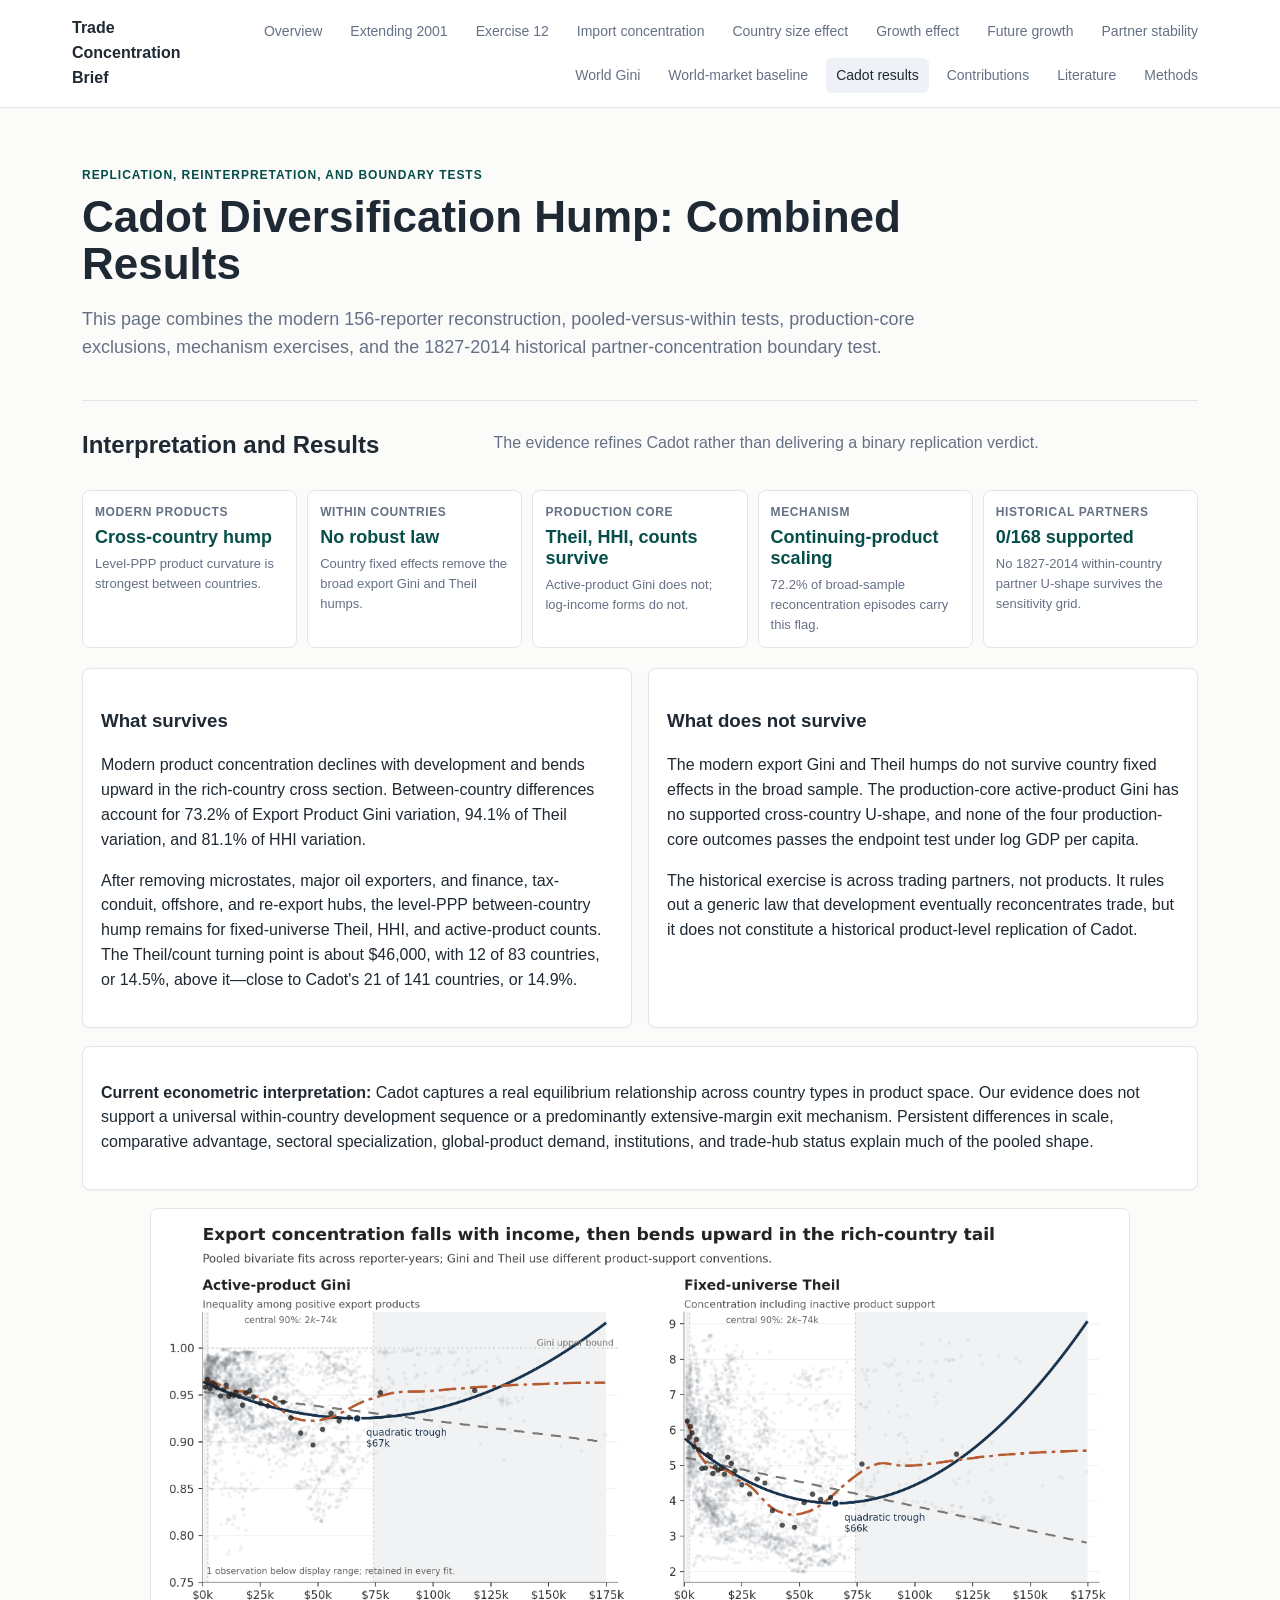
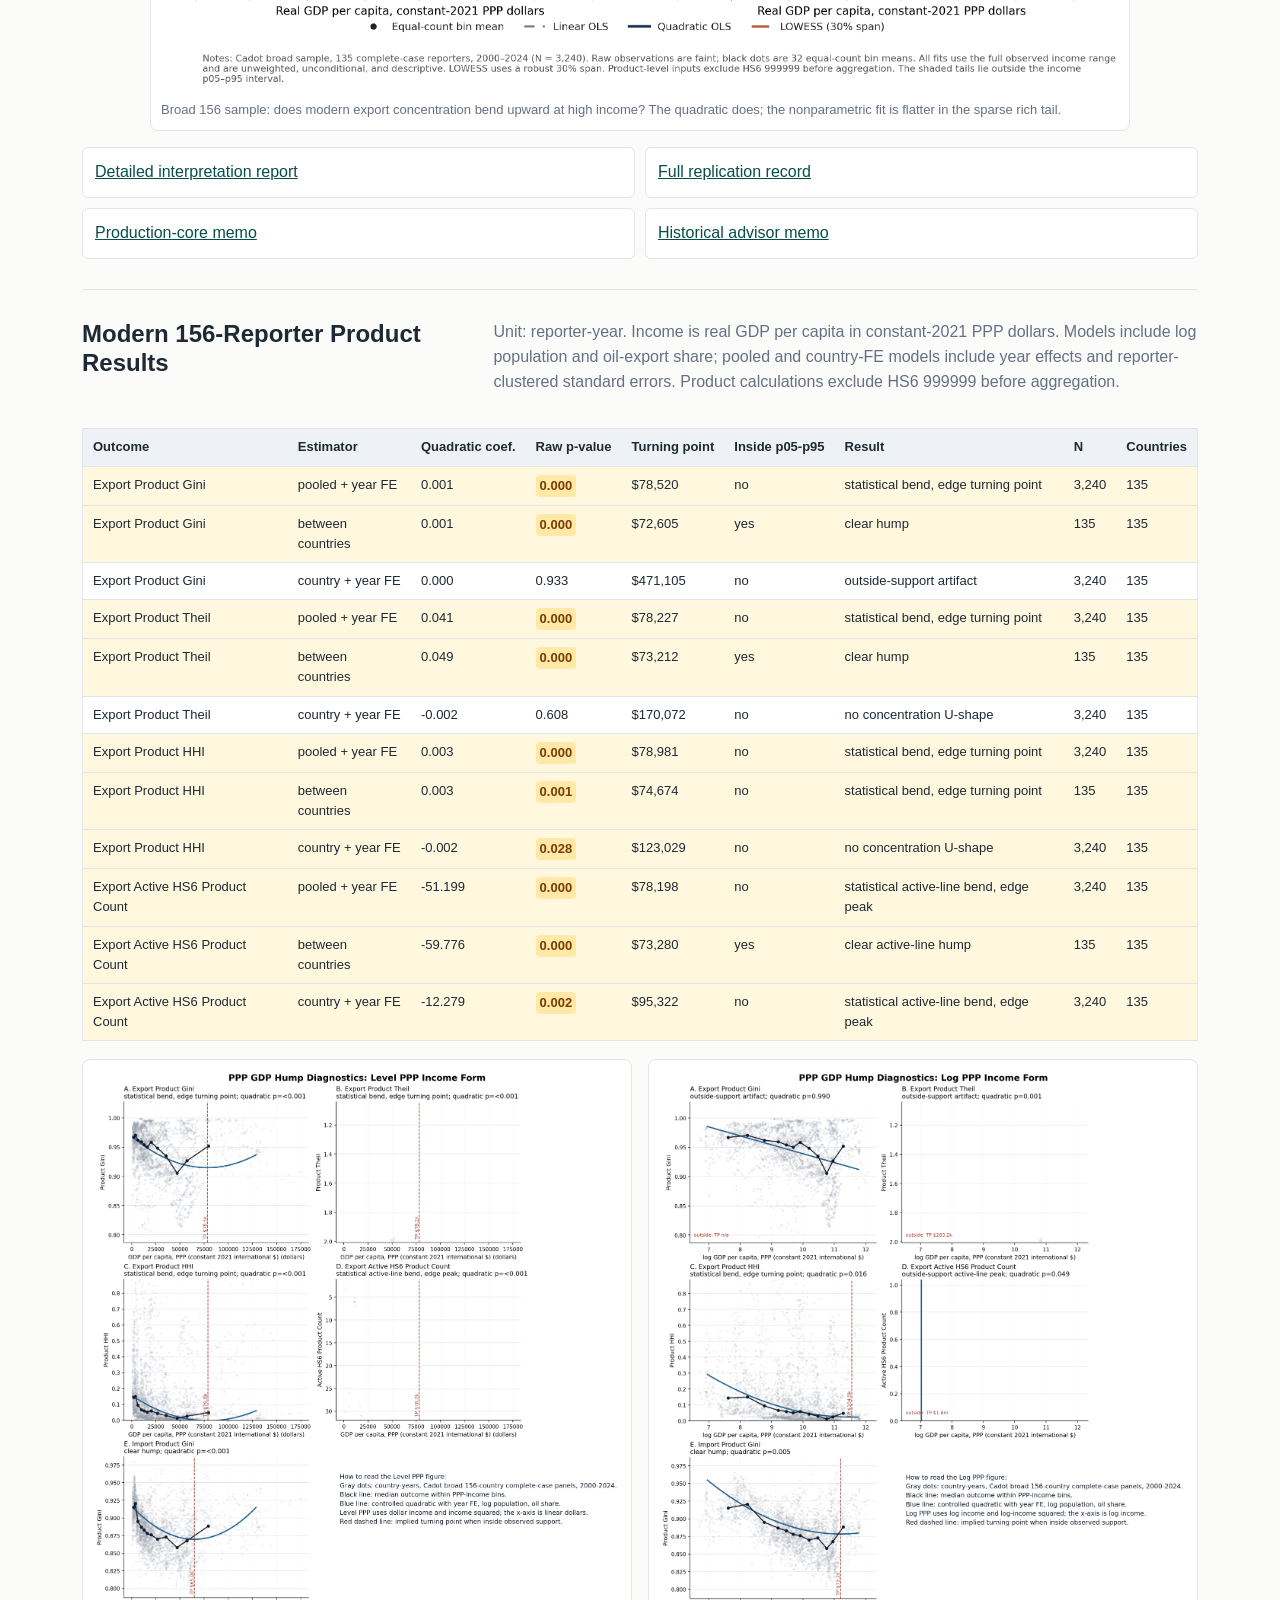
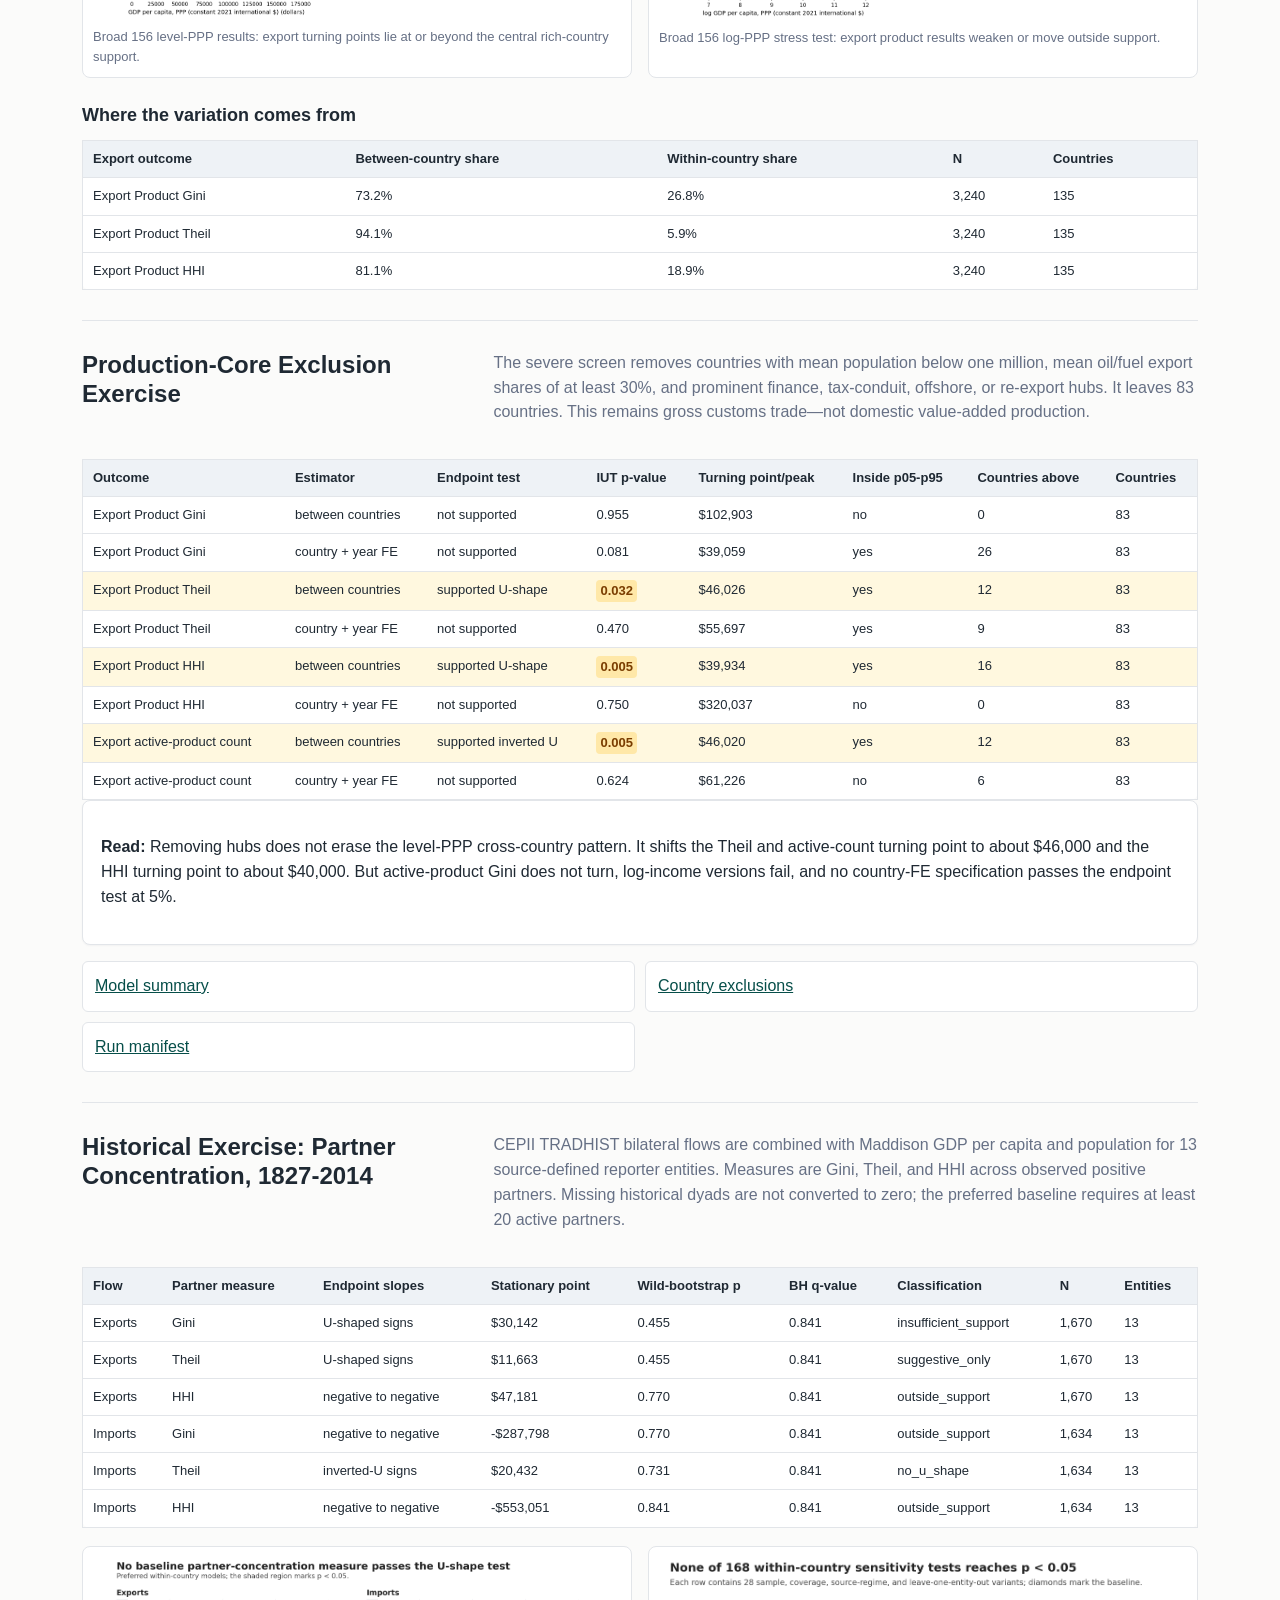
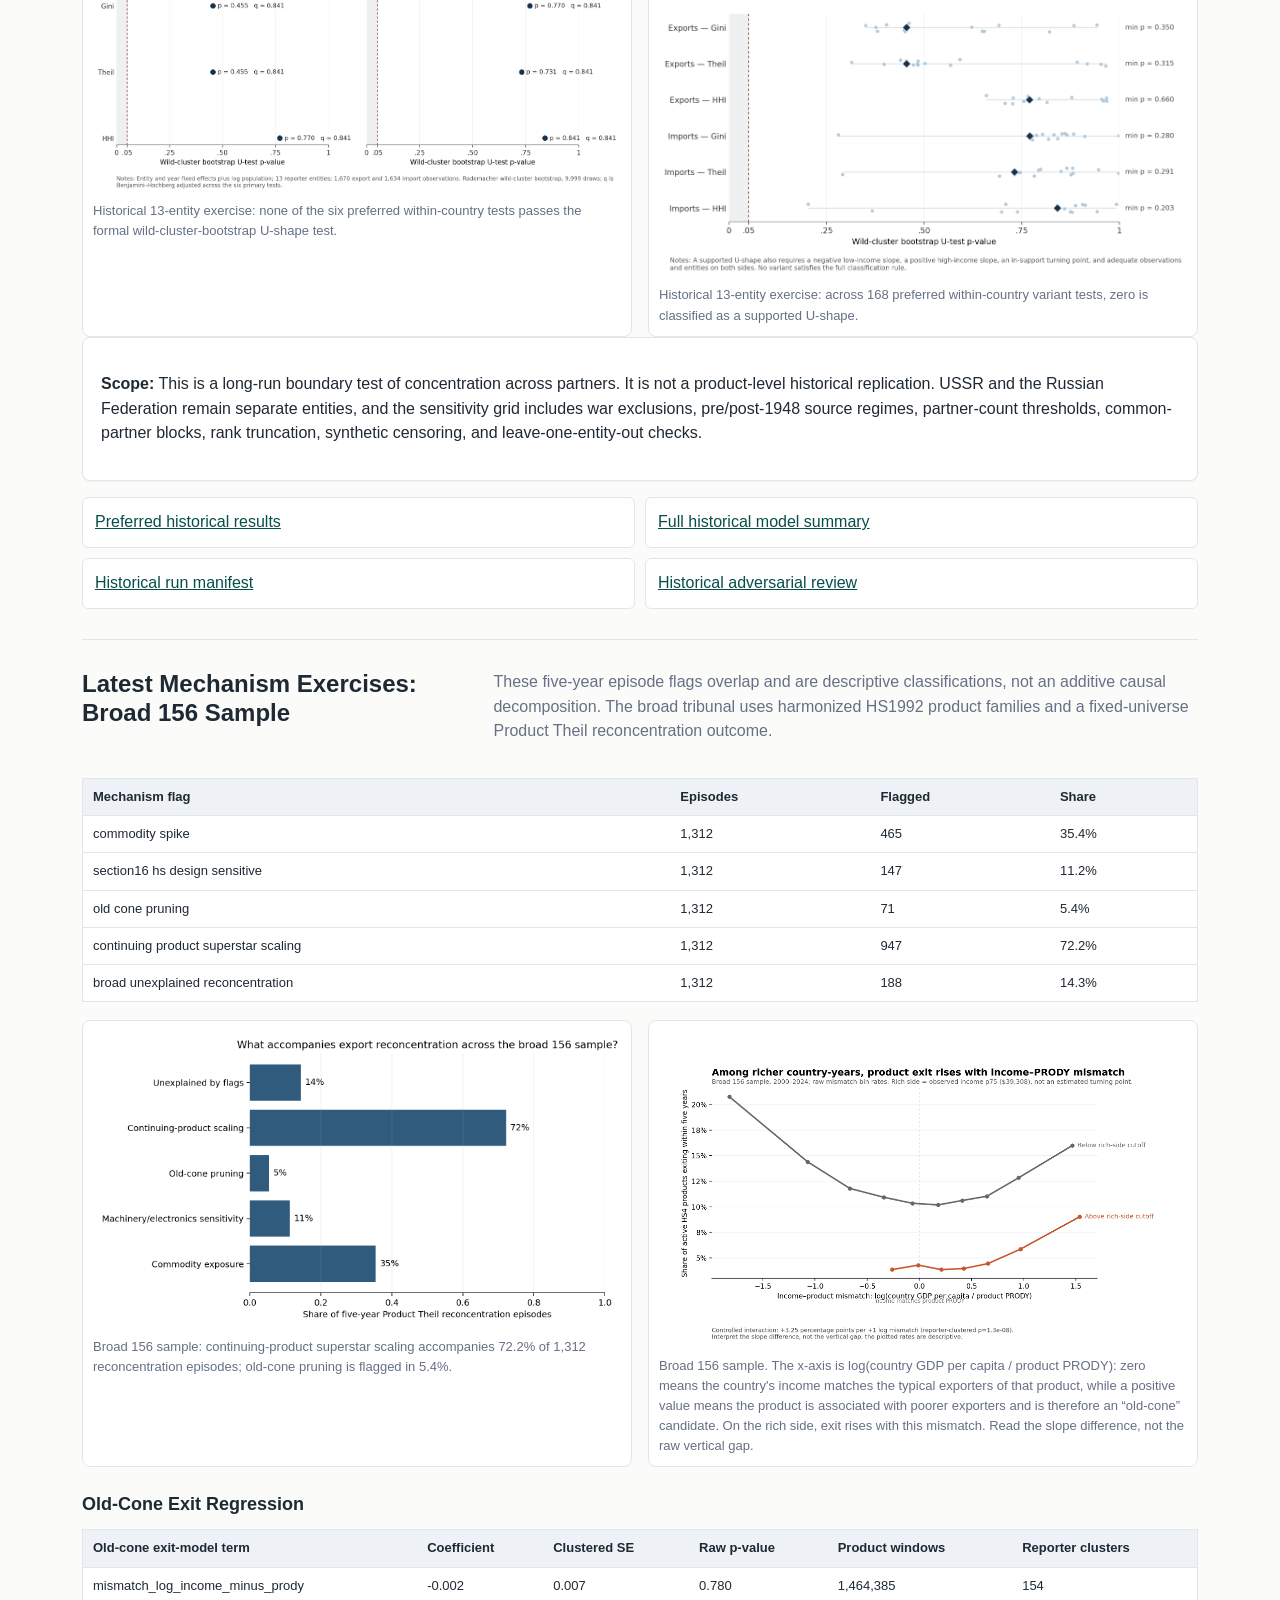
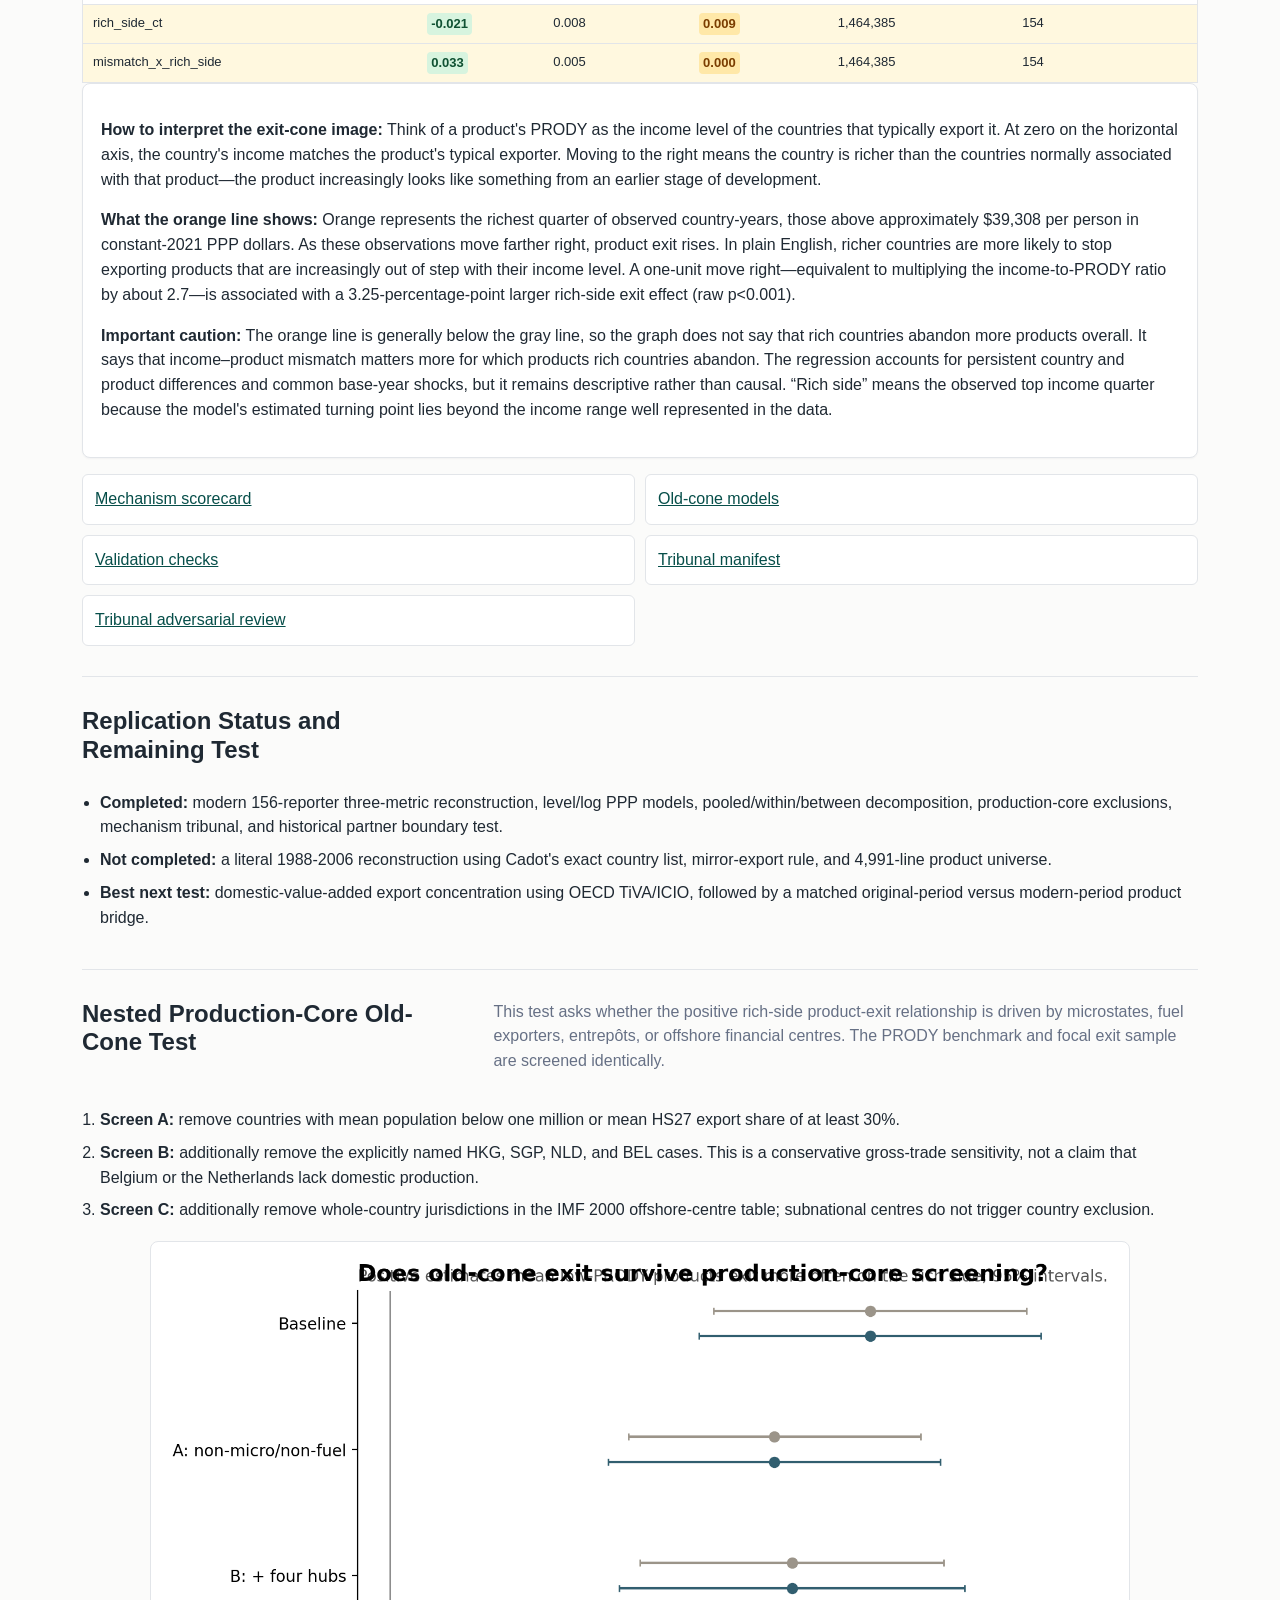
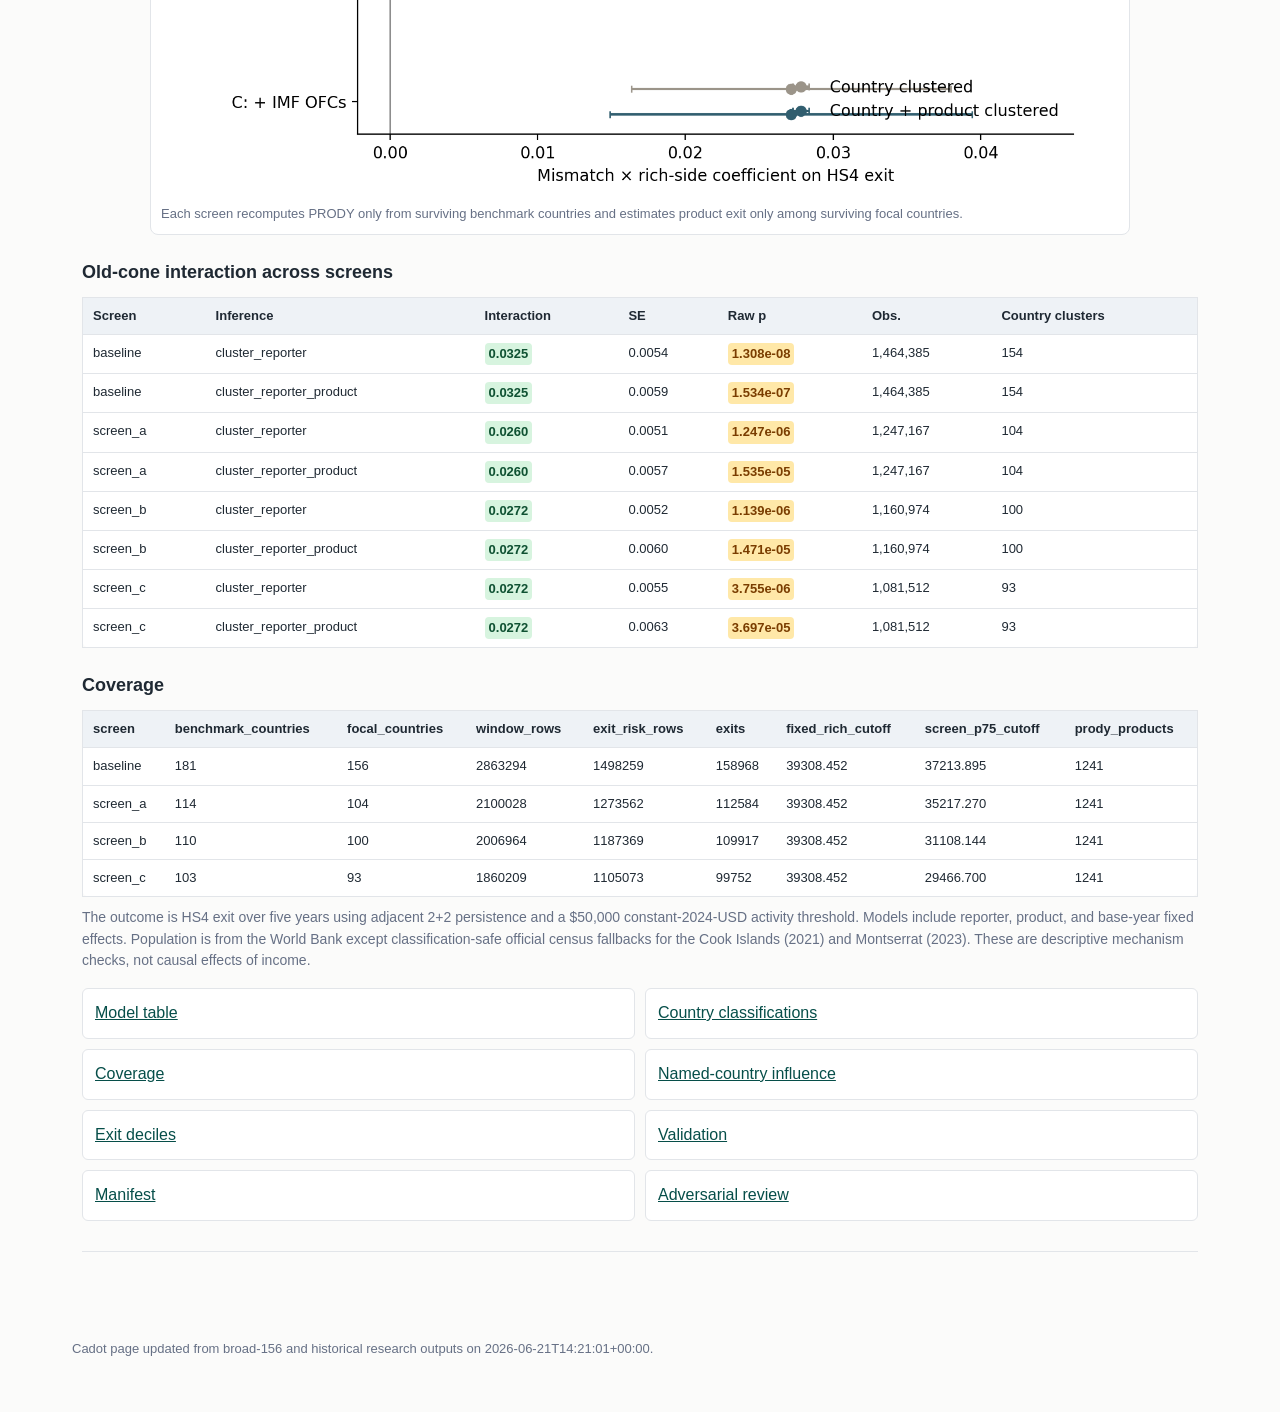
==== commit 41d4ac83: "Explain Cadot exit cone in plain English" ====
--- a/cadot-hump.html
+++ b/cadot-hump.html
@@ -123,8 +123,9 @@
       <h3 class="subsection-title">Old-Cone Exit Regression</h3>
       <div class="table-scroll"><table><thead><tr><th>Old-cone exit-model term</th><th>Coefficient</th><th>Clustered SE</th><th>Raw p-value</th><th>Product windows</th><th>Reporter clusters</th></tr></thead><tbody><tr><td>mismatch_log_income_minus_prody</td><td>-0.002</td><td>0.007</td><td>0.780</td><td>1,464,385</td><td>154</td></tr><tr class="sig-row"><td>rich_side_ct</td><td><strong class="sig-coef">-0.021</strong></td><td>0.008</td><td><strong class="sig-pvalue">0.009</strong></td><td>1,464,385</td><td>154</td></tr><tr class="sig-row"><td>mismatch_x_rich_side</td><td><strong class="sig-coef">0.033</strong></td><td>0.005</td><td><strong class="sig-pvalue">0.000</strong></td><td>1,464,385</td><td>154</td></tr></tbody></table></div>
       <div class="note">
-        <p><strong>How to interpret the exit-cone image:</strong> Products are grouped by their income mismatch. A value of +1 means the country's GDP per capita is about 2.7 times the product's PRODY. The orange line covers country-years above the sample income p75, approximately $39,308 in constant-2021 PPP dollars. Its upward right tail says that, among these richer country-years, products increasingly below the country's income level are more likely to disappear from the export basket within five years. The controlled mismatch × rich-side interaction is +3.25 percentage points per +1 log mismatch (reporter-clustered raw p&lt;0.001).</p>
-        <p><strong>What it does not say:</strong> Rich countries do not have higher exit rates at every mismatch—the raw orange line is generally below the gray line. The evidence supports a differential slope conditional on reporter, product, and base-year fixed effects, not a causal level comparison. Overlapping windows, generated PRODY, common product shocks, and one-way reporter clustering remain limitations. The estimated log-income turning point is outside support, so “rich side” uses the observed income p75 as a labeled fallback.</p>
+        <p><strong>How to interpret the exit-cone image:</strong> Think of a product's PRODY as the income level of the countries that typically export it. At zero on the horizontal axis, the country's income matches the product's typical exporter. Moving to the right means the country is richer than the countries normally associated with that product—the product increasingly looks like something from an earlier stage of development.</p>
+        <p><strong>What the orange line shows:</strong> Orange represents the richest quarter of observed country-years, those above approximately $39,308 per person in constant-2021 PPP dollars. As these observations move farther right, product exit rises. In plain English, richer countries are more likely to stop exporting products that are increasingly out of step with their income level. A one-unit move right—equivalent to multiplying the income-to-PRODY ratio by about 2.7—is associated with a 3.25-percentage-point larger rich-side exit effect (raw p&lt;0.001).</p>
+        <p><strong>Important caution:</strong> The orange line is generally below the gray line, so the graph does not say that rich countries abandon more products overall. It says that income–product mismatch matters more for which products rich countries abandon. The regression accounts for persistent country and product differences and common base-year shocks, but it remains descriptive rather than causal. “Rich side” means the observed top income quarter because the model's estimated turning point lies beyond the income range well represented in the data.</p>
       </div>
       <div class="download-grid compact-downloads">
         <a href="assets/downloads/cadot_broad_mechanism_scorecard_summary.csv">Mechanism scorecard</a>
@@ -145,6 +146,7 @@
         <li><strong>Best next test:</strong> domestic-value-added export concentration using OECD TiVA/ICIO, followed by a matched original-period versus modern-period product bridge.</li>
       </ul>
     </section>
+
 
   <!-- PRODUCTION_CORE_OLD_CONE_START -->
 
@@ -239,7 +241,7 @@
 </section>
 
 <!-- PRODUCTION_CORE_OLD_CONE_END -->
-</main>
+  </main>
   <footer class="site-footer">
     <p>Cadot page updated from broad-156 and historical research outputs on 2026-06-21T14:21:01+00:00.</p>
   </footer>
